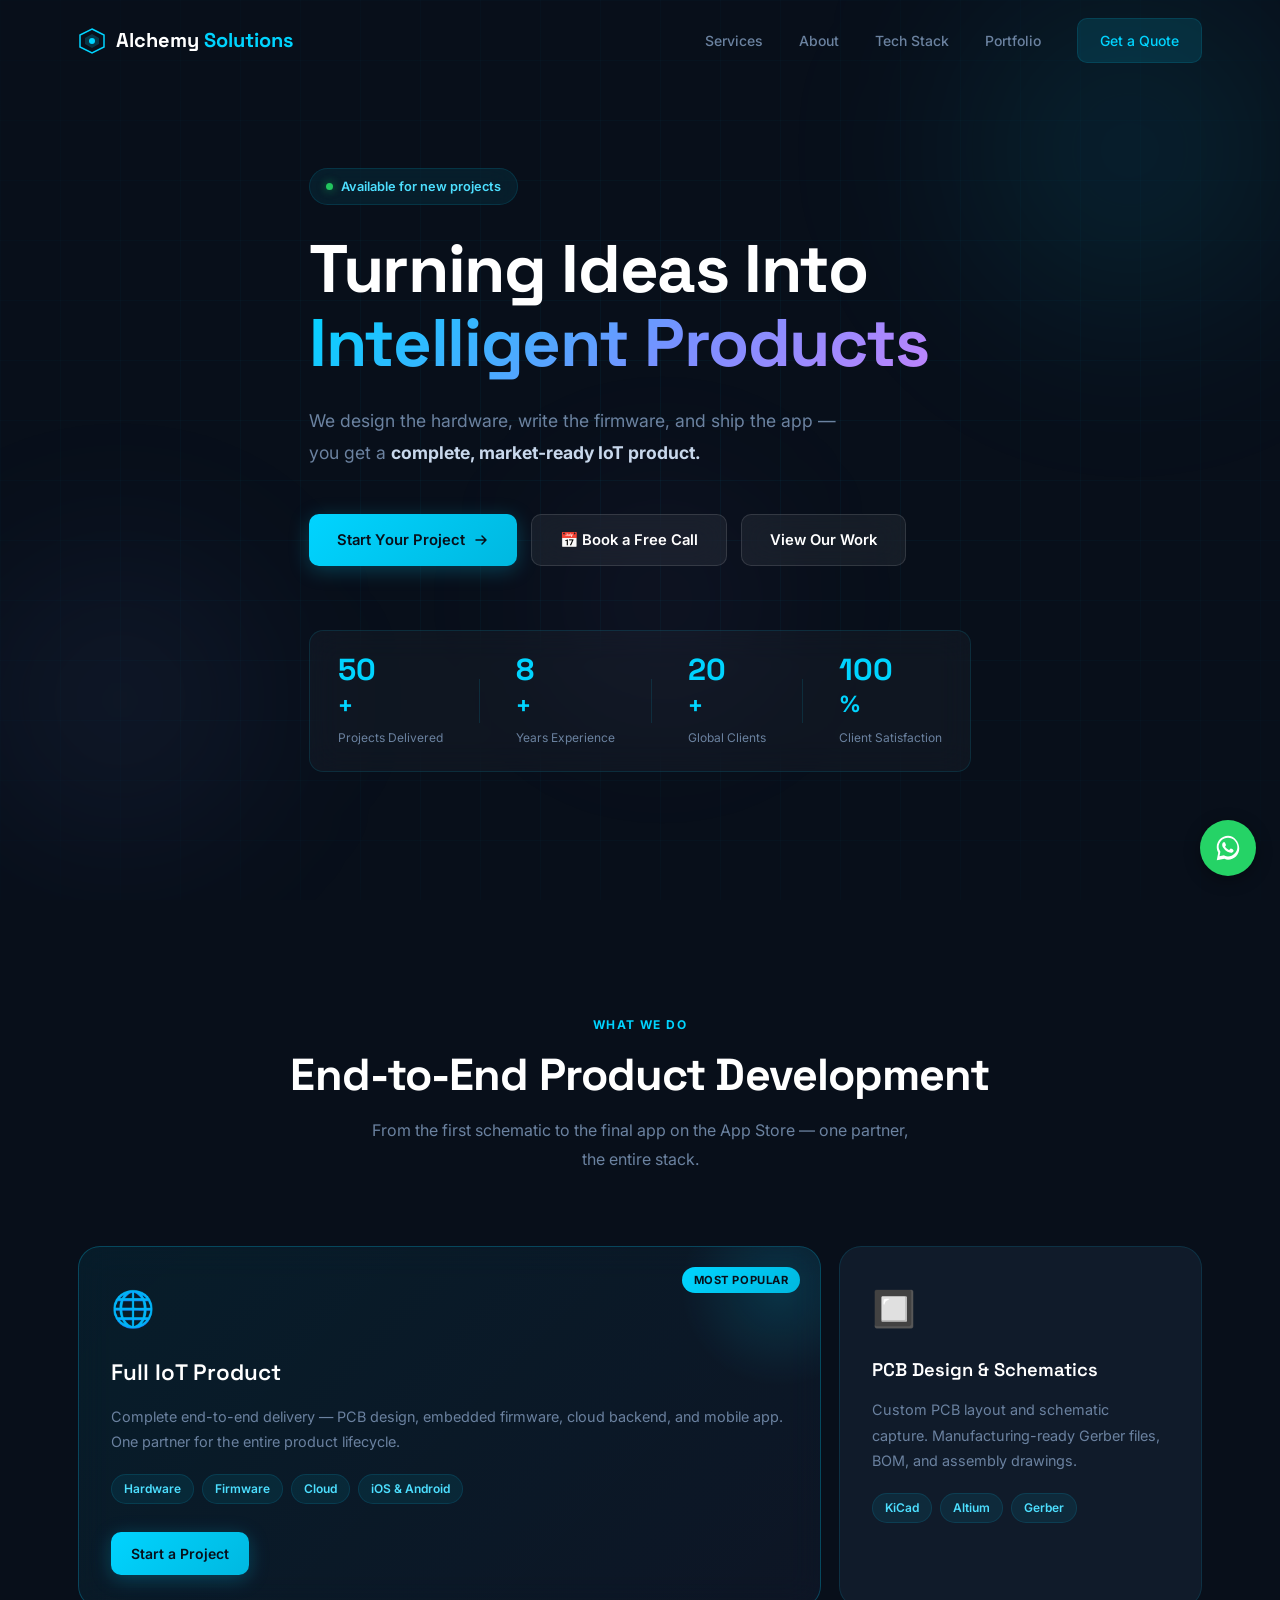
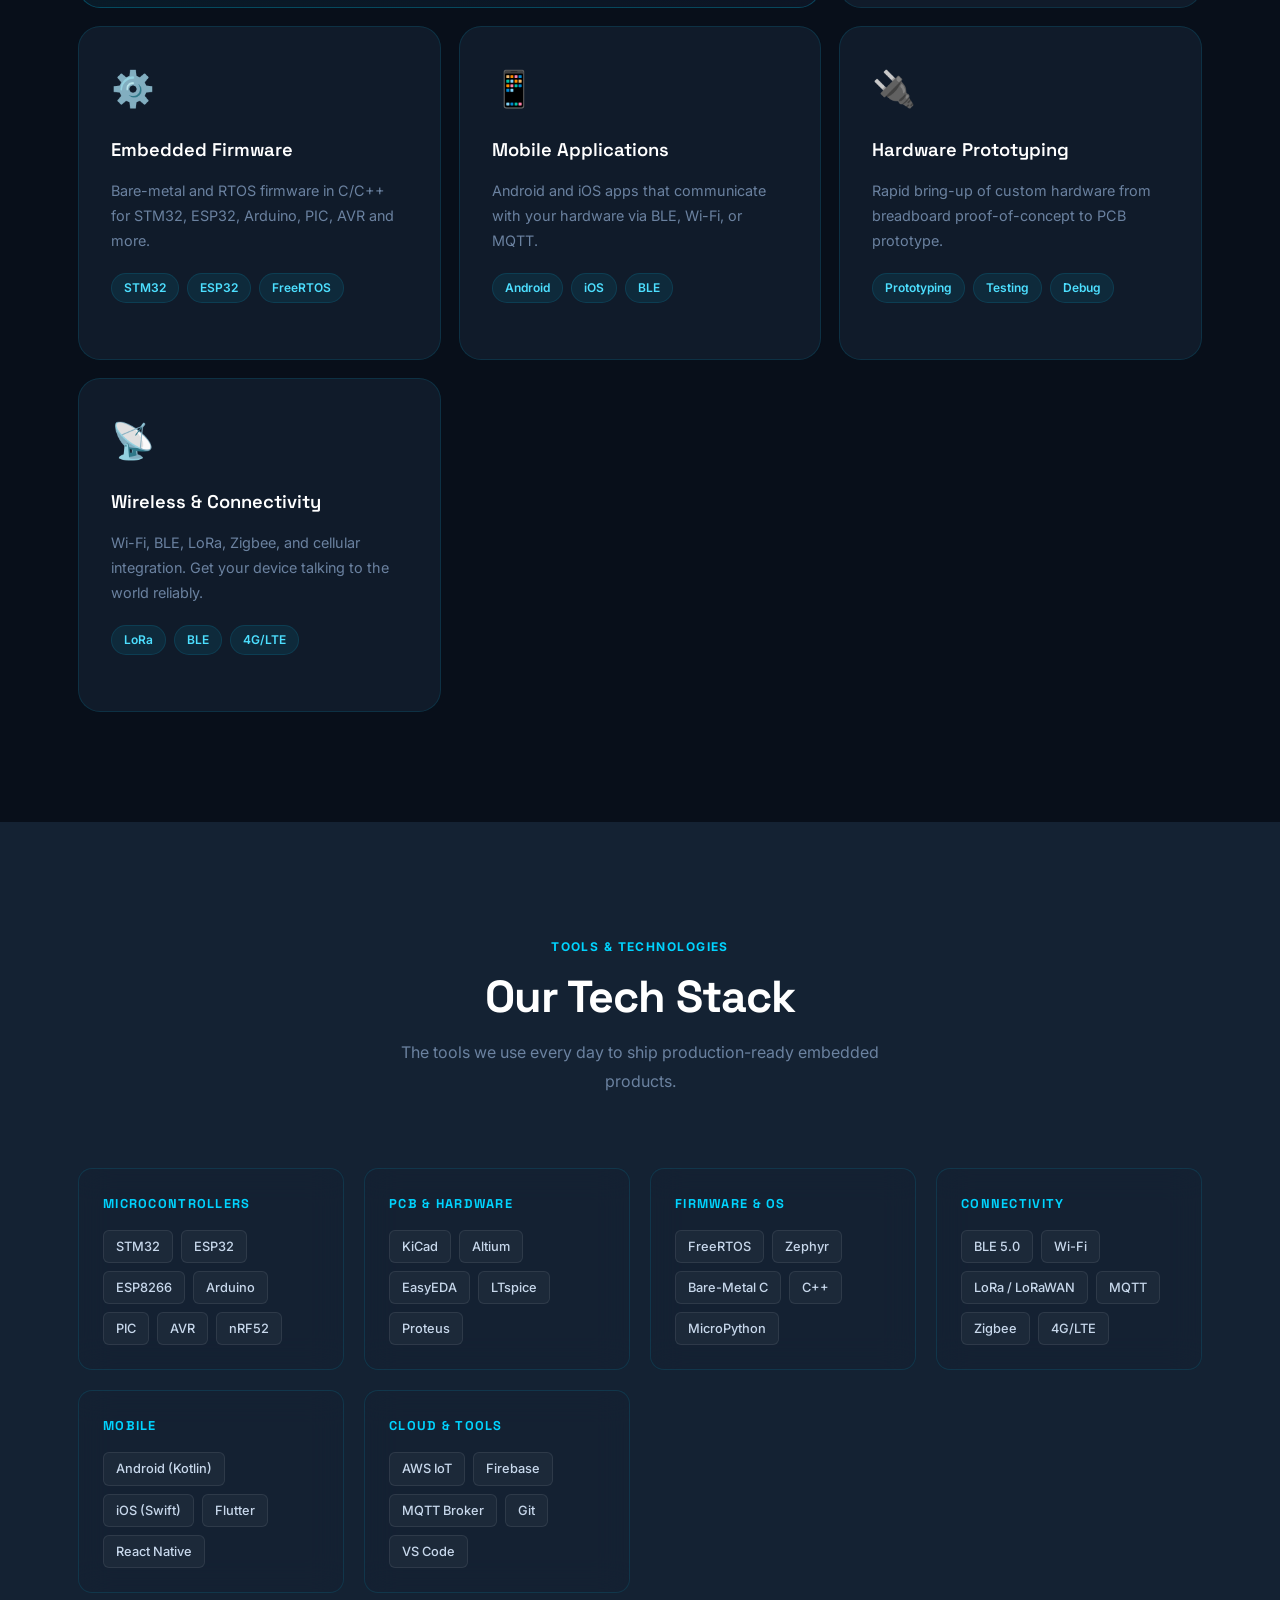
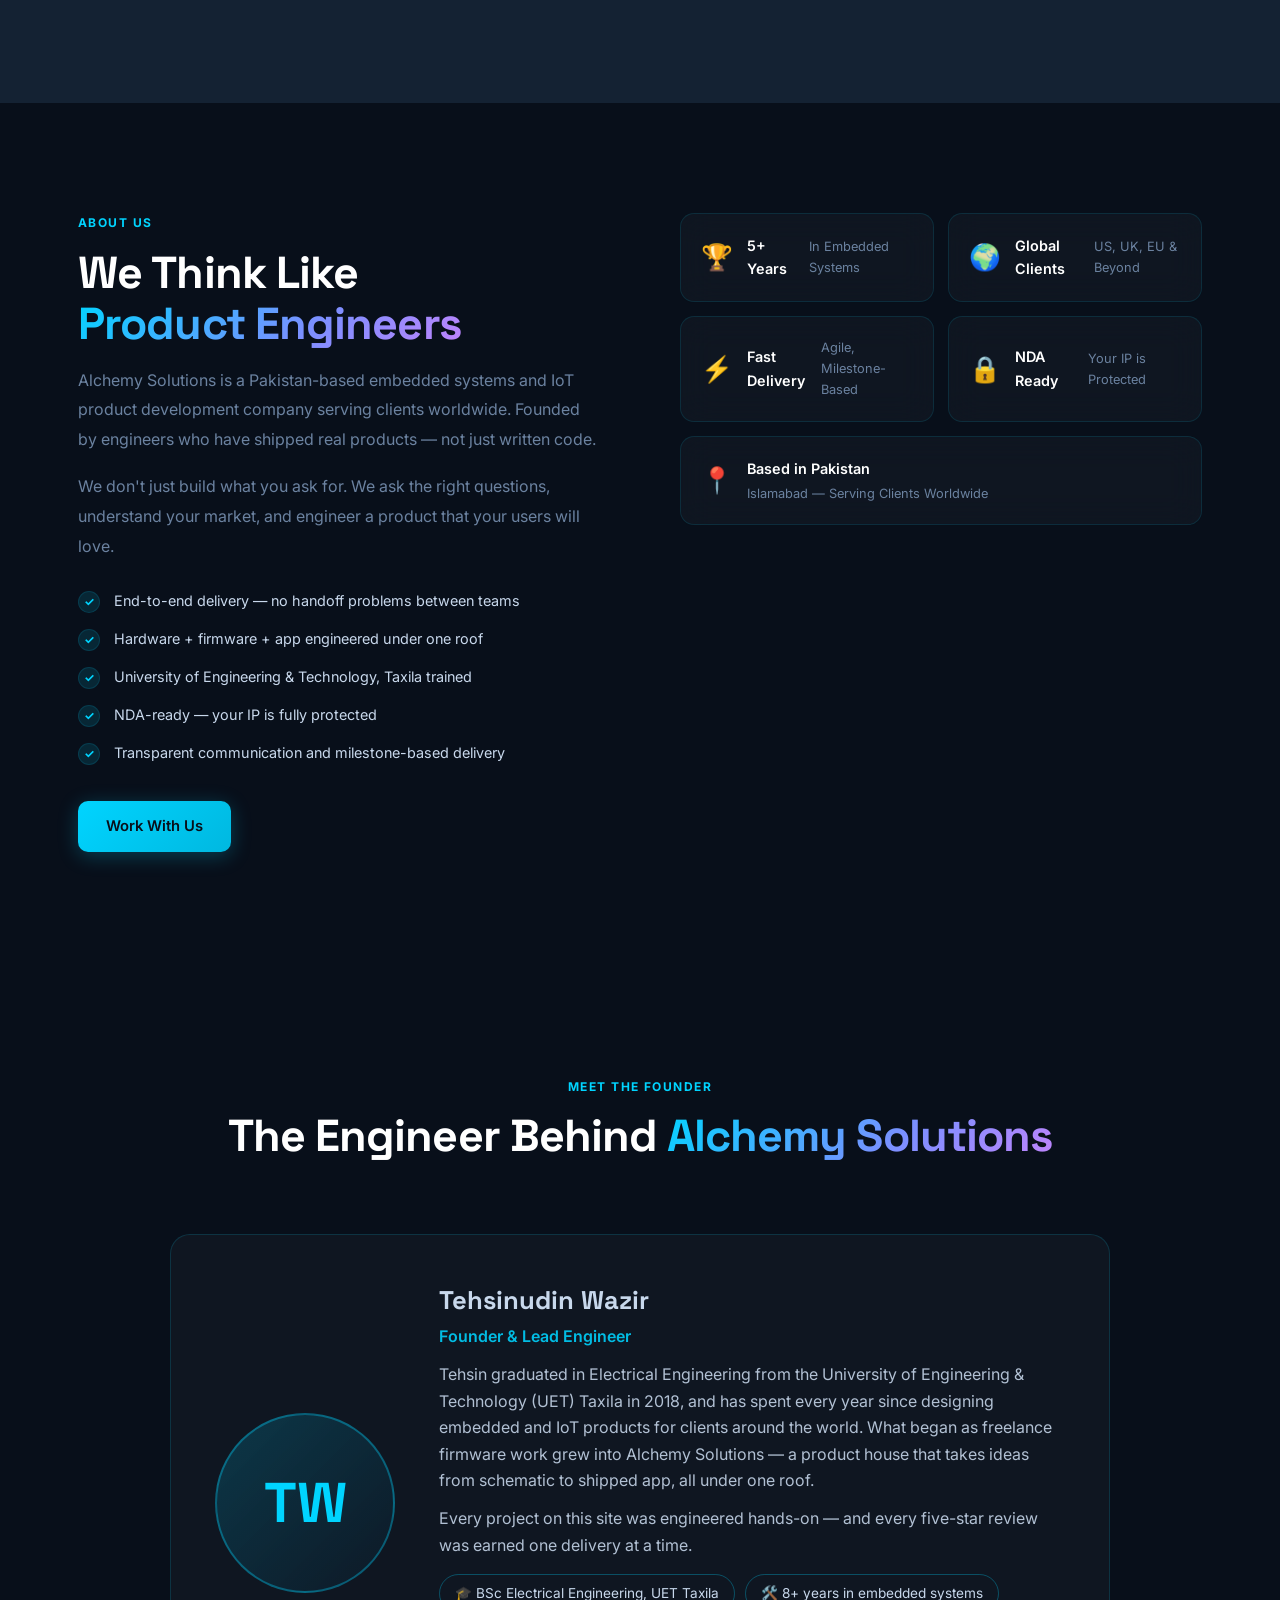
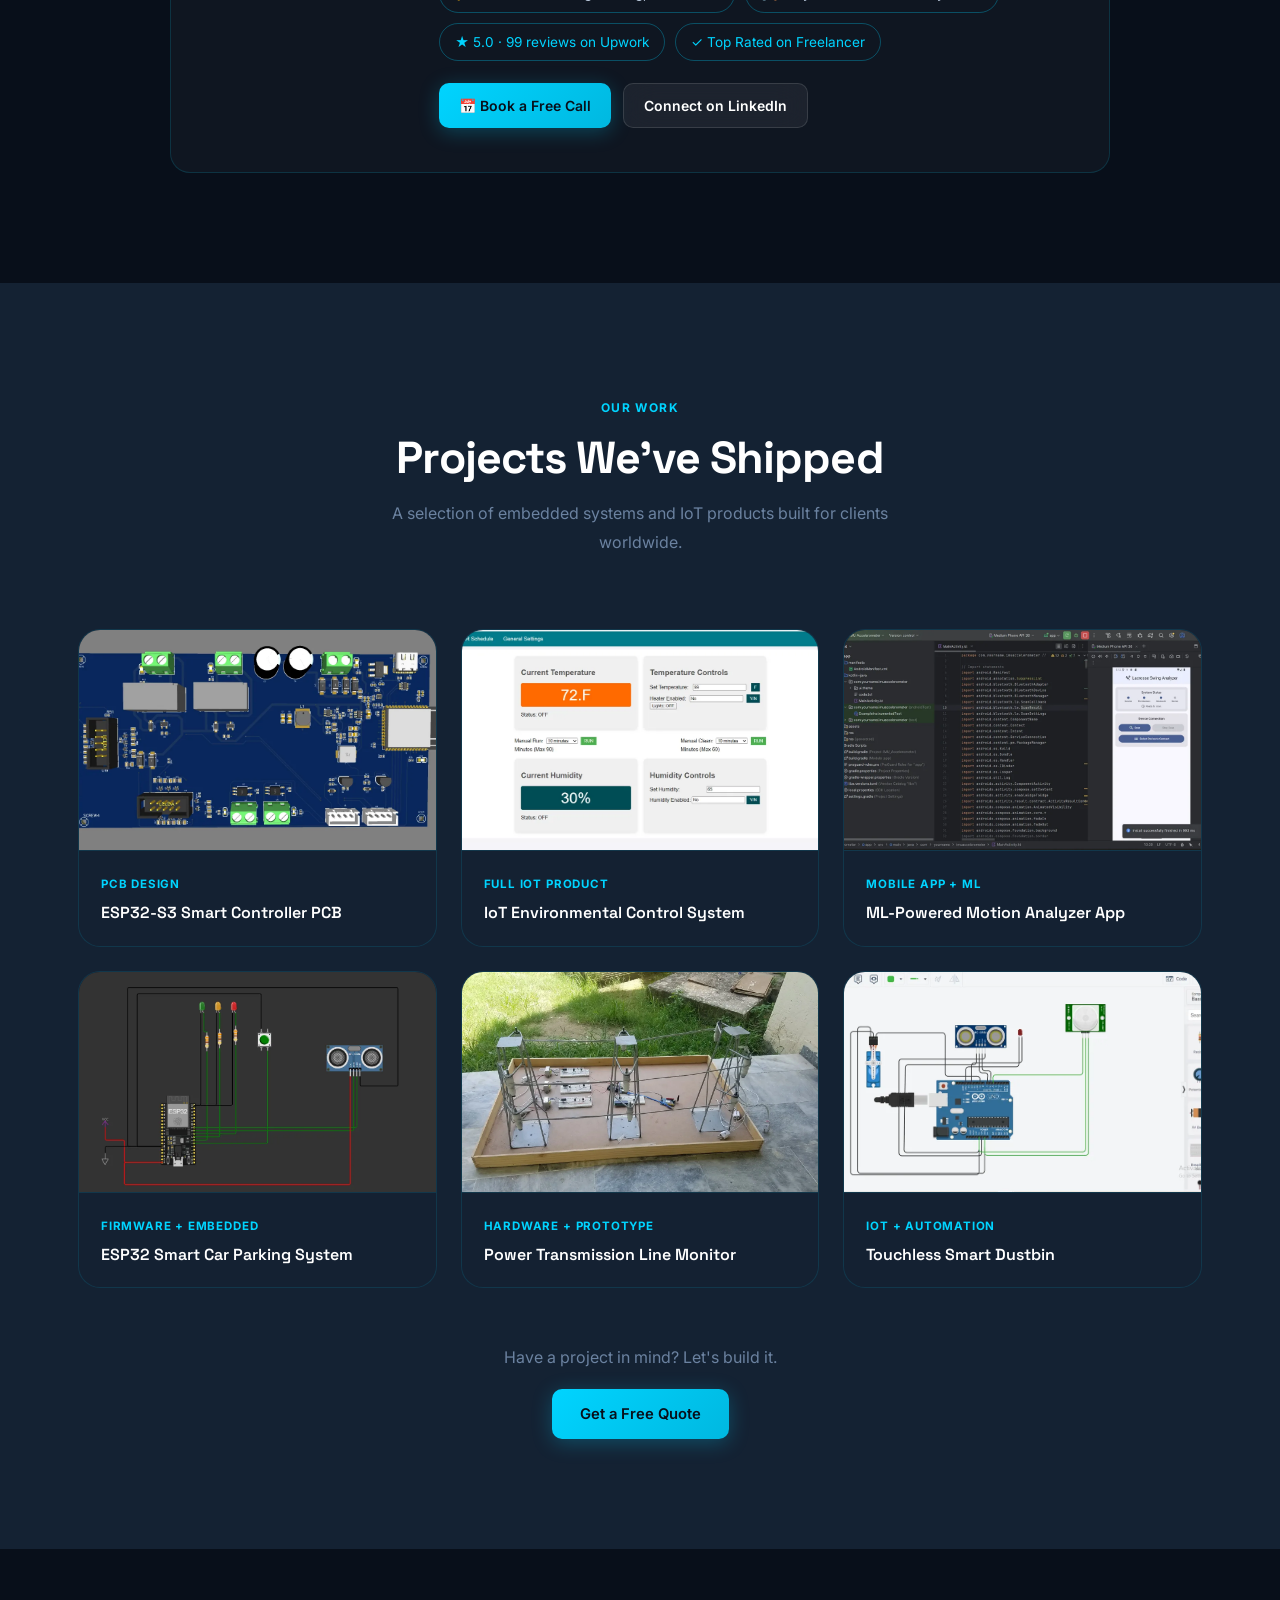
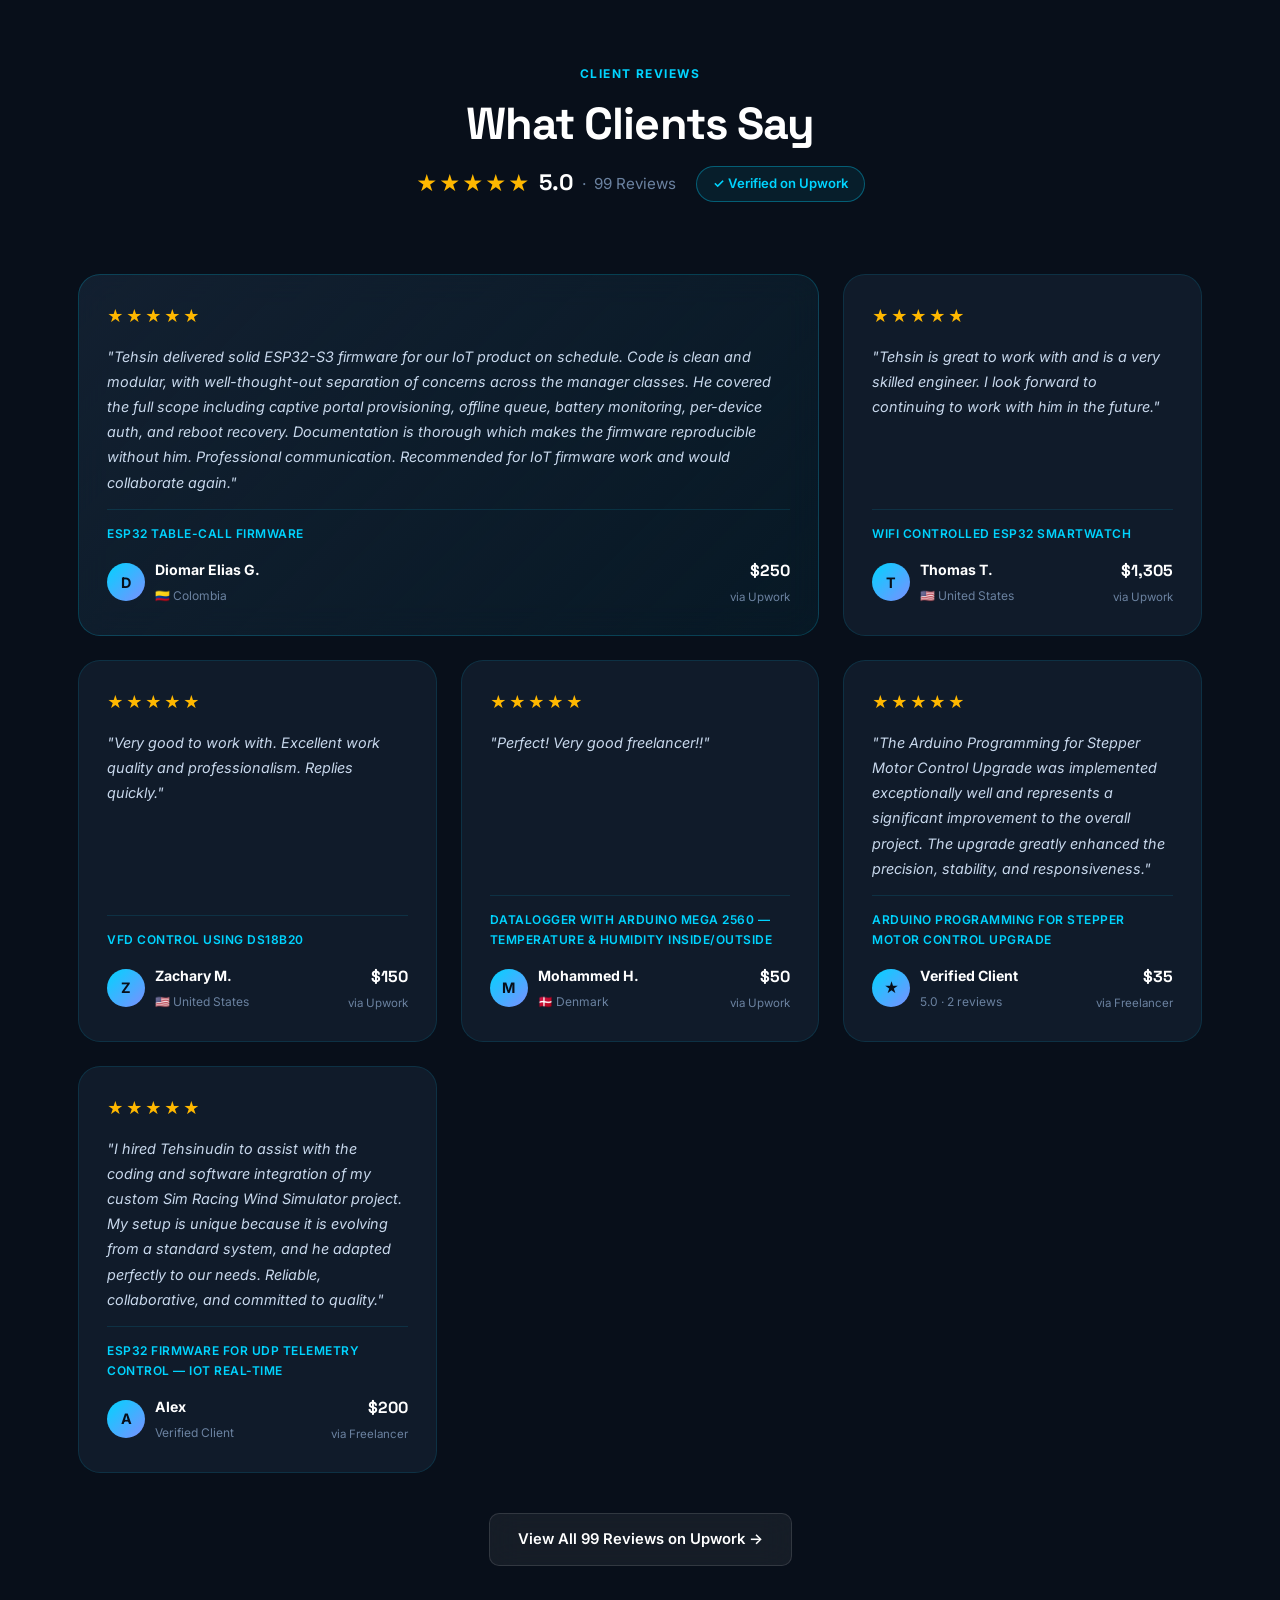
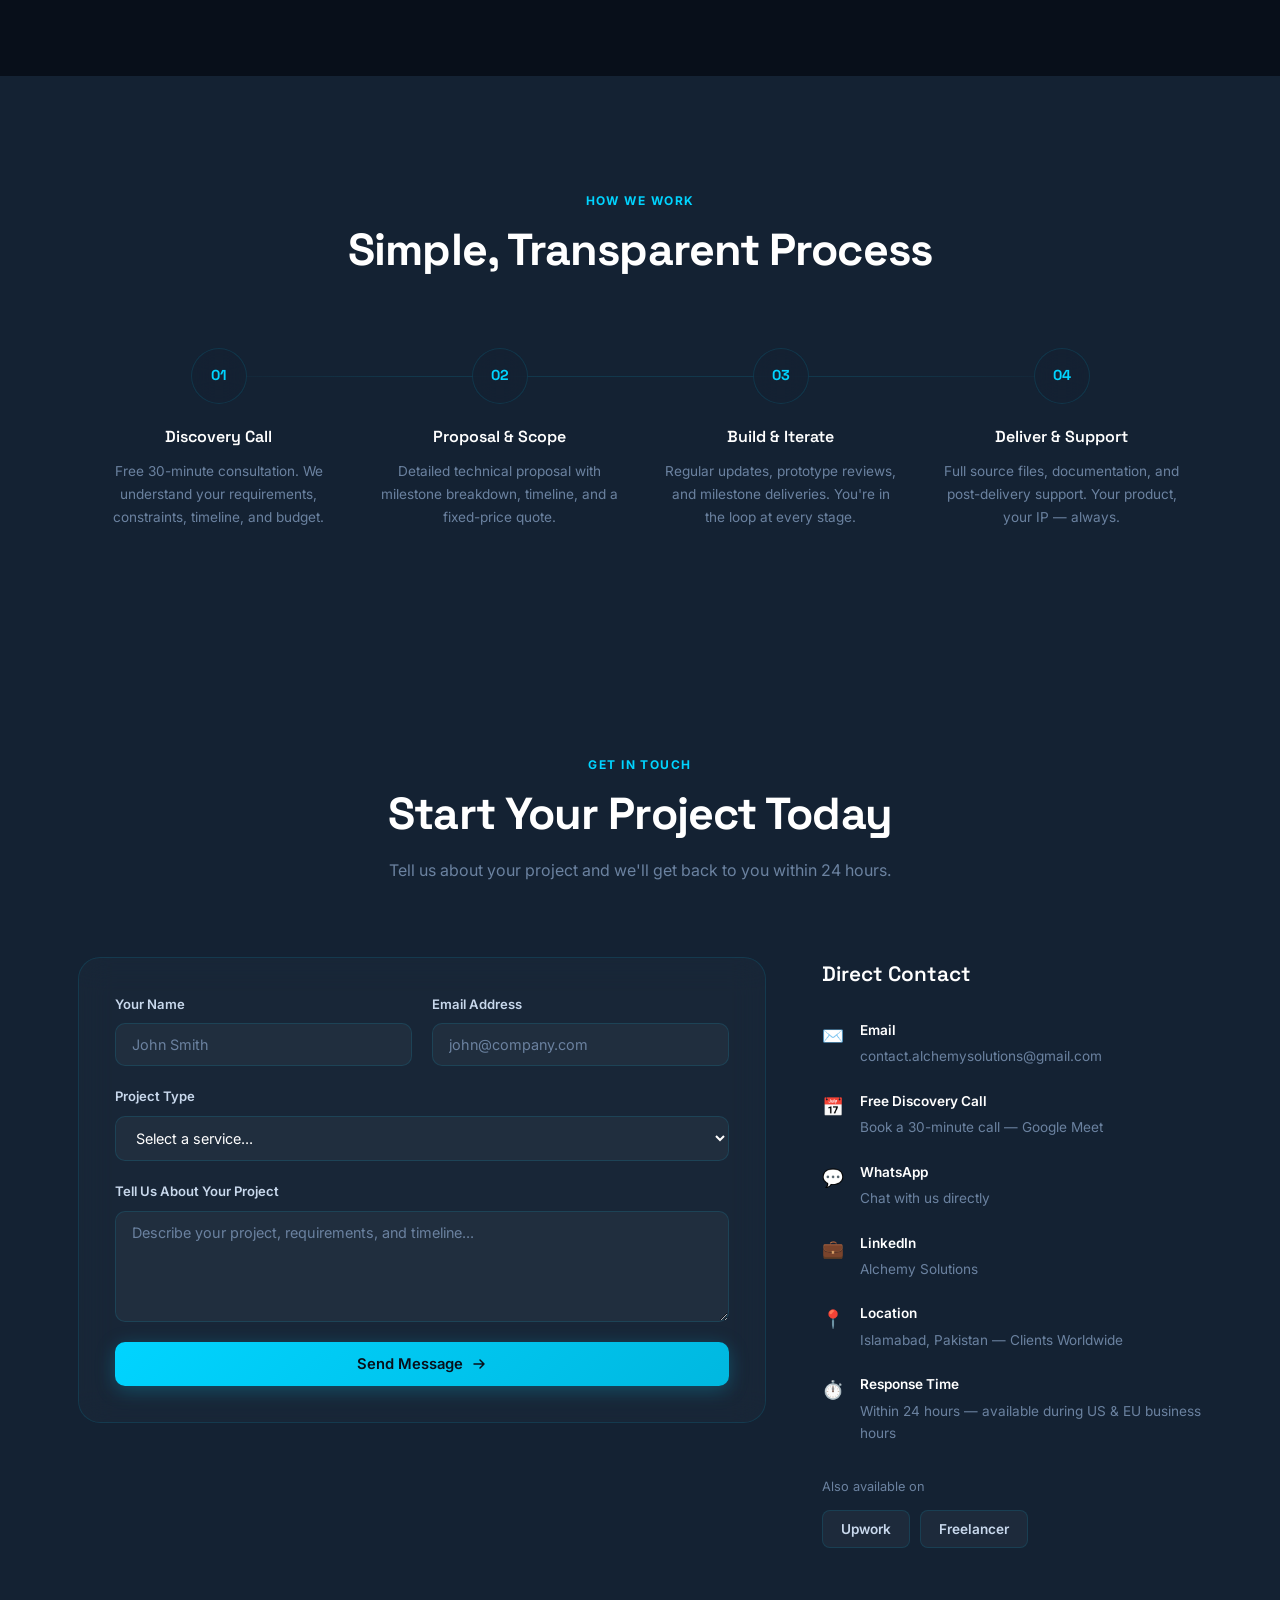
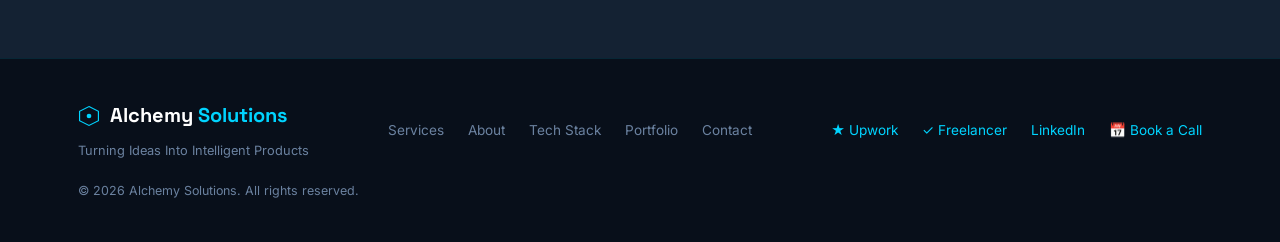
==== index.html @ 2eefe23a "Add founder section + prominent platform links - Meet the Founder: Tehsinudin Wazir, UET Taxila EE (" ====
<!DOCTYPE html>
<html lang="en">
<head>
  <meta charset="UTF-8" />
  <meta name="viewport" content="width=device-width, initial-scale=1.0" />
  <meta name="description" content="Alchemy Solutions — End-to-end embedded systems and IoT product development. PCB design, firmware, and mobile apps shipped worldwide." />
  <title>Alchemy Solutions | Embedded Systems & IoT Engineering</title>
  <link rel="icon" type="image/svg+xml" href="data:image/svg+xml,%3Csvg xmlns='http://www.w3.org/2000/svg' viewBox='0 0 28 28'%3E%3Crect width='28' height='28' rx='6' fill='%230D1B2A'/%3E%3Cpolygon points='14,4 24,9.5 24,18.5 14,24 4,18.5 4,9.5' stroke='%2300D4FF' stroke-width='1.5' fill='none'/%3E%3Ccircle cx='14' cy='14' r='3' fill='%2300D4FF'/%3E%3C/svg%3E" />
  <meta property="og:type" content="website" />
  <meta property="og:title" content="Alchemy Solutions | Embedded Systems & IoT Engineering" />
  <meta property="og:description" content="We design the hardware, write the firmware, and ship the app — end-to-end IoT product development. PCB design, embedded firmware, and mobile apps." />
  <meta property="og:image" content="https://alchemysolutionstech.com/assets/img/pcb-esp32s3.png" />
  <meta property="og:url" content="https://alchemysolutionstech.com/" />
  <link rel="stylesheet" href="assets/css/style.css" />
  <link rel="preconnect" href="https://fonts.googleapis.com" />
  <link rel="preconnect" href="https://fonts.gstatic.com" crossorigin />
  <link href="https://fonts.googleapis.com/css2?family=Inter:wght@300;400;500;600;700&family=Space+Grotesk:wght@500;600;700;800&display=swap" rel="stylesheet" />
  <link rel="canonical" href="https://alchemysolutionstech.com/" />
  <script type="application/ld+json">
  {
    "@context": "https://schema.org",
    "@type": "ProfessionalService",
    "name": "Alchemy Solutions",
    "slogan": "Turning Ideas Into Intelligent Products",
    "description": "End-to-end embedded systems and IoT product development: PCB design, embedded firmware, and mobile applications.",
    "url": "https://alchemysolutionstech.com/",
    "logo": "https://alchemysolutionstech.com/assets/img/pcb-esp32s3.png",
    "email": "contact.alchemysolutions@gmail.com",
    "address": {
      "@type": "PostalAddress",
      "addressLocality": "Islamabad",
      "addressCountry": "PK"
    },
    "areaServed": "Worldwide",
    "founder": {
      "@type": "Person",
      "name": "Tehsinudin Wazir",
      "jobTitle": "Founder & Lead Engineer",
      "alumniOf": "University of Engineering and Technology, Taxila",
      "sameAs": ["https://linkedin.com/in/tehsinudinwazir", "https://www.upwork.com/freelancers/tehsinudin"]
    },
    "sameAs": [
      "https://linkedin.com/company/alchemysolutionstech",
      "https://www.upwork.com/freelancers/tehsinudin",
      "https://www.freelancer.pk/u/TopRated209"
    ],
    "knowsAbout": ["Embedded Systems", "IoT Product Development", "PCB Design", "Firmware Development", "Mobile App Development", "ESP32", "STM32", "Bluetooth Low Energy"]
  }
  </script>
</head>
<body>

  <!-- NAVIGATION -->
  <nav class="navbar" id="navbar">
    <div class="container nav-inner">
      <a href="#" class="logo">
        <div class="logo-mark">
          <svg width="28" height="28" viewBox="0 0 28 28" fill="none">
            <polygon points="14,2 26,8 26,20 14,26 2,20 2,8" stroke="#00D4FF" stroke-width="1.5" fill="none"/>
            <polygon points="14,7 21,11 21,17 14,21 7,17 7,11" fill="#00D4FF" opacity="0.2"/>
            <circle cx="14" cy="14" r="3" fill="#00D4FF"/>
          </svg>
        </div>
        <span class="logo-text">Alchemy<span class="accent"> Solutions</span></span>
      </a>
      <ul class="nav-links" id="navLinks">
        <li><a href="#services">Services</a></li>
        <li><a href="#about">About</a></li>
        <li><a href="#stack">Tech Stack</a></li>
        <li><a href="#portfolio">Portfolio</a></li>
        <li><a href="#contact" class="btn btn-nav">Get a Quote</a></li>
      </ul>
      <button class="hamburger" id="hamburger" aria-label="Menu">
        <span></span><span></span><span></span>
      </button>
    </div>
  </nav>

  <!-- HERO -->
  <section class="hero" id="home">
    <div class="hero-blobs">
      <div class="blob blob-1"></div>
      <div class="blob blob-2"></div>
      <div class="blob blob-3"></div>
    </div>
    <div class="hero-grid-overlay"></div>
    <div class="container hero-inner">
      <div class="hero-badge">
        <span class="badge-dot"></span>
        Available for new projects
      </div>
      <h1 class="hero-title">
        Turning Ideas Into<br />
        <span class="gradient-text">Intelligent Products</span>
      </h1>
      <p class="hero-sub">
        We design the hardware, write the firmware, and ship the app —<br class="desktop-br" />
        you get a <strong>complete, market-ready IoT product.</strong>
      </p>
      <div class="hero-cta">
        <a href="#contact" class="btn btn-primary">
          <span>Start Your Project</span>
          <svg width="16" height="16" viewBox="0 0 16 16" fill="none"><path d="M3 8h10M9 4l4 4-4 4" stroke="currentColor" stroke-width="1.5" stroke-linecap="round" stroke-linejoin="round"/></svg>
        </a>
        <a href="https://calendar.app.google/hEg9Vk82VSViWGEs9" target="_blank" rel="noopener" class="btn btn-ghost">📅 Book a Free Call</a>
        <a href="#portfolio" class="btn btn-ghost">View Our Work</a>
      </div>
      <div class="hero-stats">
        <div class="stat">
          <span class="stat-num" data-target="50">0</span><span class="stat-plus">+</span>
          <span class="stat-label">Projects Delivered</span>
        </div>
        <div class="stat-divider"></div>
        <div class="stat">
          <span class="stat-num" data-target="8">0</span><span class="stat-plus">+</span>
          <span class="stat-label">Years Experience</span>
        </div>
        <div class="stat-divider"></div>
        <div class="stat">
          <span class="stat-num" data-target="20">0</span><span class="stat-plus">+</span>
          <span class="stat-label">Global Clients</span>
        </div>
        <div class="stat-divider"></div>
        <div class="stat">
          <span class="stat-num" data-target="100">0</span><span class="stat-plus">%</span>
          <span class="stat-label">Client Satisfaction</span>
        </div>
      </div>
    </div>
  </section>

  <!-- SERVICES — BENTO GRID -->
  <section class="section" id="services">
    <div class="container">
      <div class="section-header">
        <span class="section-tag">What We Do</span>
        <h2 class="section-title">End-to-End Product Development</h2>
        <p class="section-sub">From the first schematic to the final app on the App Store — one partner, the entire stack.</p>
      </div>
      <div class="bento-grid">

        <!-- FEATURED: Full IoT Product -->
        <div class="bento-card bento-featured reveal">
          <div class="bento-glow"></div>
          <div class="bento-badge">Most Popular</div>
          <div class="bento-icon">🌐</div>
          <h3>Full IoT Product</h3>
          <p>Complete end-to-end delivery — PCB design, embedded firmware, cloud backend, and mobile app. One partner for the entire product lifecycle.</p>
          <div class="bento-tags">
            <span>Hardware</span><span>Firmware</span><span>Cloud</span><span>iOS & Android</span>
          </div>
          <div class="bento-cta">
            <a href="#contact" class="btn btn-primary btn-sm">Start a Project</a>
          </div>
        </div>

        <!-- PCB Design -->
        <div class="bento-card reveal">
          <div class="bento-icon">🔲</div>
          <h3>PCB Design & Schematics</h3>
          <p>Custom PCB layout and schematic capture. Manufacturing-ready Gerber files, BOM, and assembly drawings.</p>
          <div class="bento-tags">
            <span>KiCad</span><span>Altium</span><span>Gerber</span>
          </div>
        </div>

        <!-- Firmware -->
        <div class="bento-card reveal">
          <div class="bento-icon">⚙️</div>
          <h3>Embedded Firmware</h3>
          <p>Bare-metal and RTOS firmware in C/C++ for STM32, ESP32, Arduino, PIC, AVR and more.</p>
          <div class="bento-tags">
            <span>STM32</span><span>ESP32</span><span>FreeRTOS</span>
          </div>
        </div>

        <!-- Mobile Apps -->
        <div class="bento-card reveal">
          <div class="bento-icon">📱</div>
          <h3>Mobile Applications</h3>
          <p>Android and iOS apps that communicate with your hardware via BLE, Wi-Fi, or MQTT.</p>
          <div class="bento-tags">
            <span>Android</span><span>iOS</span><span>BLE</span>
          </div>
        </div>

        <!-- Prototyping -->
        <div class="bento-card reveal">
          <div class="bento-icon">🔌</div>
          <h3>Hardware Prototyping</h3>
          <p>Rapid bring-up of custom hardware from breadboard proof-of-concept to PCB prototype.</p>
          <div class="bento-tags">
            <span>Prototyping</span><span>Testing</span><span>Debug</span>
          </div>
        </div>

        <!-- Wireless -->
        <div class="bento-card reveal">
          <div class="bento-icon">📡</div>
          <h3>Wireless & Connectivity</h3>
          <p>Wi-Fi, BLE, LoRa, Zigbee, and cellular integration. Get your device talking to the world reliably.</p>
          <div class="bento-tags">
            <span>LoRa</span><span>BLE</span><span>4G/LTE</span>
          </div>
        </div>

      </div>
    </div>
  </section>

  <!-- TECH STACK -->
  <section class="section section-dark" id="stack">
    <div class="container">
      <div class="section-header">
        <span class="section-tag">Tools & Technologies</span>
        <h2 class="section-title">Our Tech Stack</h2>
        <p class="section-sub">The tools we use every day to ship production-ready embedded products.</p>
      </div>
      <div class="stack-categories">

        <div class="stack-group reveal">
          <h4 class="stack-group-title">Microcontrollers</h4>
          <div class="stack-items">
            <div class="stack-item">STM32</div>
            <div class="stack-item">ESP32</div>
            <div class="stack-item">ESP8266</div>
            <div class="stack-item">Arduino</div>
            <div class="stack-item">PIC</div>
            <div class="stack-item">AVR</div>
            <div class="stack-item">nRF52</div>
          </div>
        </div>

        <div class="stack-group reveal">
          <h4 class="stack-group-title">PCB & Hardware</h4>
          <div class="stack-items">
            <div class="stack-item">KiCad</div>
            <div class="stack-item">Altium</div>
            <div class="stack-item">EasyEDA</div>
            <div class="stack-item">LTspice</div>
            <div class="stack-item">Proteus</div>
          </div>
        </div>

        <div class="stack-group reveal">
          <h4 class="stack-group-title">Firmware & OS</h4>
          <div class="stack-items">
            <div class="stack-item">FreeRTOS</div>
            <div class="stack-item">Zephyr</div>
            <div class="stack-item">Bare-Metal C</div>
            <div class="stack-item">C++</div>
            <div class="stack-item">MicroPython</div>
          </div>
        </div>

        <div class="stack-group reveal">
          <h4 class="stack-group-title">Connectivity</h4>
          <div class="stack-items">
            <div class="stack-item">BLE 5.0</div>
            <div class="stack-item">Wi-Fi</div>
            <div class="stack-item">LoRa / LoRaWAN</div>
            <div class="stack-item">MQTT</div>
            <div class="stack-item">Zigbee</div>
            <div class="stack-item">4G/LTE</div>
          </div>
        </div>

        <div class="stack-group reveal">
          <h4 class="stack-group-title">Mobile</h4>
          <div class="stack-items">
            <div class="stack-item">Android (Kotlin)</div>
            <div class="stack-item">iOS (Swift)</div>
            <div class="stack-item">Flutter</div>
            <div class="stack-item">React Native</div>
          </div>
        </div>

        <div class="stack-group reveal">
          <h4 class="stack-group-title">Cloud & Tools</h4>
          <div class="stack-items">
            <div class="stack-item">AWS IoT</div>
            <div class="stack-item">Firebase</div>
            <div class="stack-item">MQTT Broker</div>
            <div class="stack-item">Git</div>
            <div class="stack-item">VS Code</div>
          </div>
        </div>

      </div>
    </div>
  </section>

  <!-- ABOUT -->
  <section class="section" id="about">
    <div class="container about-inner">
      <div class="about-text reveal">
        <span class="section-tag">About Us</span>
        <h2 class="section-title">We Think Like<br/><span class="gradient-text">Product Engineers</span></h2>
        <p>Alchemy Solutions is a Pakistan-based embedded systems and IoT product development company serving clients worldwide. Founded by engineers who have shipped real products — not just written code.</p>
        <p>We don't just build what you ask for. We ask the right questions, understand your market, and engineer a product that your users will love.</p>
        <div class="about-points">
          <div class="about-point">
            <div class="point-check">✓</div>
            <span>End-to-end delivery — no handoff problems between teams</span>
          </div>
          <div class="about-point">
            <div class="point-check">✓</div>
            <span>Hardware + firmware + app engineered under one roof</span>
          </div>
          <div class="about-point">
            <div class="point-check">✓</div>
            <span>University of Engineering & Technology, Taxila trained</span>
          </div>
          <div class="about-point">
            <div class="point-check">✓</div>
            <span>NDA-ready — your IP is fully protected</span>
          </div>
          <div class="about-point">
            <div class="point-check">✓</div>
            <span>Transparent communication and milestone-based delivery</span>
          </div>
        </div>
        <a href="#contact" class="btn btn-primary">Work With Us</a>
      </div>
      <div class="about-cards reveal">
        <div class="glass-card">
          <div class="glass-icon">🏆</div>
          <strong>5+ Years</strong>
          <span>In Embedded Systems</span>
        </div>
        <div class="glass-card">
          <div class="glass-icon">🌍</div>
          <strong>Global Clients</strong>
          <span>US, UK, EU & Beyond</span>
        </div>
        <div class="glass-card">
          <div class="glass-icon">⚡</div>
          <strong>Fast Delivery</strong>
          <span>Agile, Milestone-Based</span>
        </div>
        <div class="glass-card">
          <div class="glass-icon">🔒</div>
          <strong>NDA Ready</strong>
          <span>Your IP is Protected</span>
        </div>
        <div class="glass-card card-wide">
          <div class="glass-icon">📍</div>
          <div>
            <strong>Based in Pakistan</strong>
            <span>Islamabad — Serving Clients Worldwide</span>
          </div>
        </div>
      </div>
    </div>
  </section>

  <!-- FOUNDER -->
  <section class="section" id="founder">
    <div class="container">
      <div class="section-header">
        <span class="section-tag">Meet the Founder</span>
        <h2 class="section-title">The Engineer Behind <span class="gradient-text">Alchemy Solutions</span></h2>
      </div>
      <div class="founder-card reveal">
        <div class="founder-avatar" aria-hidden="true">TW</div>
        <div class="founder-info">
          <h3>Tehsinudin Wazir</h3>
          <p class="founder-role">Founder &amp; Lead Engineer</p>
          <p>Tehsin graduated in Electrical Engineering from the University of Engineering &amp; Technology (UET) Taxila in 2018, and has spent every year since designing embedded and IoT products for clients around the world. What began as freelance firmware work grew into Alchemy Solutions — a product house that takes ideas from schematic to shipped app, all under one roof.</p>
          <p>Every project on this site was engineered hands-on — and every five-star review was earned one delivery at a time.</p>
          <div class="founder-badges">
            <span class="founder-badge">🎓 BSc Electrical Engineering, UET Taxila</span>
            <span class="founder-badge">🛠️ 8+ years in embedded systems</span>
            <a href="https://www.upwork.com/freelancers/tehsinudin" target="_blank" rel="noopener" class="founder-badge badge-link">★ 5.0 · 99 reviews on Upwork</a>
            <a href="https://www.freelancer.pk/u/TopRated209" target="_blank" rel="noopener" class="founder-badge badge-link">✓ Top Rated on Freelancer</a>
          </div>
          <div class="founder-ctas">
            <a href="https://calendar.app.google/hEg9Vk82VSViWGEs9" target="_blank" rel="noopener" class="btn btn-primary btn-sm">📅 Book a Free Call</a>
            <a href="https://linkedin.com/in/tehsinudinwazir" target="_blank" rel="noopener" class="btn btn-ghost btn-sm">Connect on LinkedIn</a>
          </div>
        </div>
      </div>
    </div>
  </section>

  <!-- PORTFOLIO -->
  <section class="section section-dark" id="portfolio">
    <div class="container">
      <div class="section-header">
        <span class="section-tag">Our Work</span>
        <h2 class="section-title">Projects We've Shipped</h2>
        <p class="section-sub">A selection of embedded systems and IoT products built for clients worldwide.</p>
      </div>
      <div class="portfolio-grid">

        <a href="projects/esp32-pcb.html" class="portfolio-card reveal">
          <div class="portfolio-img">
            <img src="assets/img/pcb-esp32s3.webp" width="1094" height="606" alt="ESP32-S3 Custom PCB Design" loading="lazy" />
            <div class="portfolio-overlay">
              <span>View Project →</span>
            </div>
          </div>
          <div class="portfolio-label">
            <span class="portfolio-tag">PCB Design</span>
            <h3>ESP32-S3 Smart Controller PCB</h3>
          </div>
        </a>

        <a href="projects/environmental-control.html" class="portfolio-card reveal">
          <div class="portfolio-img">
            <img src="assets/img/web-control.webp" width="1200" height="547" alt="IoT Environmental Control Dashboard" loading="lazy" />
            <div class="portfolio-overlay">
              <span>View Project →</span>
            </div>
          </div>
          <div class="portfolio-label">
            <span class="portfolio-tag">Full IoT Product</span>
            <h3>IoT Environmental Control System</h3>
          </div>
        </a>

        <a href="projects/ml-motion-analyzer.html" class="portfolio-card reveal">
          <div class="portfolio-img">
            <img src="assets/img/ml-imu-app.webp" width="1200" height="648" alt="ML IMU Android App" loading="lazy" />
            <div class="portfolio-overlay">
              <span>View Project →</span>
            </div>
          </div>
          <div class="portfolio-label">
            <span class="portfolio-tag">Mobile App + ML</span>
            <h3>ML-Powered Motion Analyzer App</h3>
          </div>
        </a>

        <a href="projects/car-parking.html" class="portfolio-card reveal">
          <div class="portfolio-img">
            <img src="assets/img/car-parking.webp" width="997" height="654" alt="ESP32 Smart Car Parking" loading="lazy" />
            <div class="portfolio-overlay">
              <span>View Project →</span>
            </div>
          </div>
          <div class="portfolio-label">
            <span class="portfolio-tag">Firmware + Embedded</span>
            <h3>ESP32 Smart Car Parking System</h3>
          </div>
        </a>

        <a href="projects/transmission-line.html" class="portfolio-card reveal">
          <div class="portfolio-img">
            <img src="assets/img/transmission-line.webp" width="1200" height="900" alt="Transmission Line Monitor" loading="lazy" />
            <div class="portfolio-overlay">
              <span>View Project →</span>
            </div>
          </div>
          <div class="portfolio-label">
            <span class="portfolio-tag">Hardware + Prototype</span>
            <h3>Power Transmission Line Monitor</h3>
          </div>
        </a>

        <a href="projects/smart-dustbin.html" class="portfolio-card reveal">
          <div class="portfolio-img">
            <img src="assets/img/smart-dustbin.webp" width="1200" height="524" alt="Smart Dustbin" loading="lazy" />
            <div class="portfolio-overlay">
              <span>View Project →</span>
            </div>
          </div>
          <div class="portfolio-label">
            <span class="portfolio-tag">IoT + Automation</span>
            <h3>Touchless Smart Dustbin</h3>
          </div>
        </a>

      </div>
      <div class="portfolio-cta reveal">
        <p>Have a project in mind? Let's build it.</p>
        <a href="#contact" class="btn btn-primary">Get a Free Quote</a>
      </div>
    </div>
  </section>

  <!-- TESTIMONIALS -->
  <section class="section" id="testimonials">
    <div class="container">
      <div class="section-header">
        <span class="section-tag">Client Reviews</span>
        <h2 class="section-title">What Clients Say</h2>
        <div class="reviews-trust">
          <div class="reviews-score">
            <span class="stars-display">★★★★★</span>
            <span class="score-big">5.0</span>
            <span class="score-sep">·</span>
            <span class="score-count">99 Reviews</span>
          </div>
          <a href="https://www.upwork.com/freelancers/tehsinudin" target="_blank" rel="noopener" class="verified-badge">✓ Verified on Upwork</a>
        </div>
      </div>
      <div class="testimonials-grid">

        <div class="testimonial-card tc-featured reveal">
          <div class="tc-stars">★★★★★</div>
          <p class="tc-quote">"Tehsin delivered solid ESP32-S3 firmware for our IoT product on schedule. Code is clean and modular, with well-thought-out separation of concerns across the manager classes. He covered the full scope including captive portal provisioning, offline queue, battery monitoring, per-device auth, and reboot recovery. Documentation is thorough which makes the firmware reproducible without him. Professional communication. Recommended for IoT firmware work and would collaborate again."</p>
          <div class="tc-project">ESP32 Table-Call Firmware</div>
          <div class="tc-footer">
            <div class="tc-reviewer">
              <div class="tc-avatar">D</div>
              <div><strong>Diomar Elias G.</strong><span class="tc-country">🇨🇴 Colombia</span></div>
            </div>
            <div class="tc-meta"><span class="tc-value">$250</span><span class="tc-source">via Upwork</span></div>
          </div>
        </div>

        <div class="testimonial-card reveal">
          <div class="tc-stars">★★★★★</div>
          <p class="tc-quote">"Tehsin is great to work with and is a very skilled engineer. I look forward to continuing to work with him in the future."</p>
          <div class="tc-project">WiFi Controlled ESP32 Smartwatch</div>
          <div class="tc-footer">
            <div class="tc-reviewer">
              <div class="tc-avatar">T</div>
              <div><strong>Thomas T.</strong><span class="tc-country">🇺🇸 United States</span></div>
            </div>
            <div class="tc-meta"><span class="tc-value">$1,305</span><span class="tc-source">via Upwork</span></div>
          </div>
        </div>

        <div class="testimonial-card reveal">
          <div class="tc-stars">★★★★★</div>
          <p class="tc-quote">"Very good to work with. Excellent work quality and professionalism. Replies quickly."</p>
          <div class="tc-project">VFD Control using DS18B20</div>
          <div class="tc-footer">
            <div class="tc-reviewer">
              <div class="tc-avatar">Z</div>
              <div><strong>Zachary M.</strong><span class="tc-country">🇺🇸 United States</span></div>
            </div>
            <div class="tc-meta"><span class="tc-value">$150</span><span class="tc-source">via Upwork</span></div>
          </div>
        </div>

        <div class="testimonial-card reveal">
          <div class="tc-stars">★★★★★</div>
          <p class="tc-quote">"Perfect! Very good freelancer!!"</p>
          <div class="tc-project">Datalogger with Arduino Mega 2560 — Temperature &amp; Humidity Inside/Outside</div>
          <div class="tc-footer">
            <div class="tc-reviewer">
              <div class="tc-avatar">M</div>
              <div><strong>Mohammed H.</strong><span class="tc-country">🇩🇰 Denmark</span></div>
            </div>
            <div class="tc-meta"><span class="tc-value">$50</span><span class="tc-source">via Upwork</span></div>
          </div>
        </div>

        <div class="testimonial-card reveal">
          <div class="tc-stars">★★★★★</div>
          <p class="tc-quote">"The Arduino Programming for Stepper Motor Control Upgrade was implemented exceptionally well and represents a significant improvement to the overall project. The upgrade greatly enhanced the precision, stability, and responsiveness."</p>
          <div class="tc-project">Arduino Programming for Stepper Motor Control Upgrade</div>
          <div class="tc-footer">
            <div class="tc-reviewer">
              <div class="tc-avatar">★</div>
              <div><strong>Verified Client</strong><span class="tc-country">5.0 · 2 reviews</span></div>
            </div>
            <div class="tc-meta"><span class="tc-value">$35</span><span class="tc-source">via Freelancer</span></div>
          </div>
        </div>

        <div class="testimonial-card reveal">
          <div class="tc-stars">★★★★★</div>
          <p class="tc-quote">"I hired Tehsinudin to assist with the coding and software integration of my custom Sim Racing Wind Simulator project. My setup is unique because it is evolving from a standard system, and he adapted perfectly to our needs. Reliable, collaborative, and committed to quality."</p>
          <div class="tc-project">ESP32 Firmware for UDP Telemetry Control — IoT Real-Time</div>
          <div class="tc-footer">
            <div class="tc-reviewer">
              <div class="tc-avatar">A</div>
              <div><strong>Alex</strong><span class="tc-country">Verified Client</span></div>
            </div>
            <div class="tc-meta"><span class="tc-value">$200</span><span class="tc-source">via Freelancer</span></div>
          </div>
        </div>

      </div>
      <div class="testimonials-cta reveal">
        <a href="https://www.upwork.com/freelancers/tehsinudin" target="_blank" rel="noopener" class="btn btn-ghost">View All 99 Reviews on Upwork →</a>
      </div>
    </div>
  </section>

  <!-- PROCESS -->
  <section class="section section-dark" id="process">
    <div class="container">
      <div class="section-header">
        <span class="section-tag">How We Work</span>
        <h2 class="section-title">Simple, Transparent Process</h2>
      </div>
      <div class="process-track">
        <div class="process-line"></div>
        <div class="process-step reveal">
          <div class="step-circle">01</div>
          <div class="step-content">
            <h3>Discovery Call</h3>
            <p>Free 30-minute consultation. We understand your requirements, constraints, timeline, and budget.</p>
          </div>
        </div>
        <div class="process-step reveal">
          <div class="step-circle">02</div>
          <div class="step-content">
            <h3>Proposal & Scope</h3>
            <p>Detailed technical proposal with milestone breakdown, timeline, and a fixed-price quote.</p>
          </div>
        </div>
        <div class="process-step reveal">
          <div class="step-circle">03</div>
          <div class="step-content">
            <h3>Build & Iterate</h3>
            <p>Regular updates, prototype reviews, and milestone deliveries. You're in the loop at every stage.</p>
          </div>
        </div>
        <div class="process-step reveal">
          <div class="step-circle">04</div>
          <div class="step-content">
            <h3>Deliver & Support</h3>
            <p>Full source files, documentation, and post-delivery support. Your product, your IP — always.</p>
          </div>
        </div>
      </div>
    </div>
  </section>

  <!-- CONTACT -->
  <section class="section section-dark" id="contact">
    <div class="container">
      <div class="section-header">
        <span class="section-tag">Get In Touch</span>
        <h2 class="section-title">Start Your Project Today</h2>
        <p class="section-sub">Tell us about your project and we'll get back to you within 24 hours.</p>
      </div>
      <div class="contact-inner">
        <form class="contact-form glass-form reveal" action="https://formsubmit.co/62d189a44fcd76156811f4c35f867936" method="POST">
          <input type="hidden" name="_subject" value="New project inquiry — alchemysolutionstech.com" />
          <input type="hidden" name="_template" value="table" />
          <input type="hidden" name="_next" value="https://alchemysolutionstech.com/thanks.html" />
          <div class="form-row">
            <div class="form-group">
              <label>Your Name</label>
              <input type="text" name="name" placeholder="John Smith" required />
            </div>
            <div class="form-group">
              <label>Email Address</label>
              <input type="email" name="email" placeholder="john@company.com" required />
            </div>
          </div>
          <div class="form-group">
            <label>Project Type</label>
            <select name="project_type">
              <option value="">Select a service...</option>
              <option>Full IoT Product (End-to-End)</option>
              <option>PCB Design & Schematics</option>
              <option>Embedded Firmware</option>
              <option>Mobile Application (Android / iOS)</option>
              <option>Hardware Prototyping</option>
              <option>Wireless & Connectivity</option>
              <option>Other</option>
            </select>
          </div>
          <div class="form-group">
            <label>Tell Us About Your Project</label>
            <textarea name="message" rows="5" placeholder="Describe your project, requirements, and timeline..." required></textarea>
          </div>
          <button type="submit" class="btn btn-primary btn-full">
            <span>Send Message</span>
            <svg width="16" height="16" viewBox="0 0 16 16" fill="none"><path d="M3 8h10M9 4l4 4-4 4" stroke="currentColor" stroke-width="1.5" stroke-linecap="round" stroke-linejoin="round"/></svg>
          </button>
        </form>

        <div class="contact-details reveal">
          <h3>Direct Contact</h3>
          <div class="contact-item">
            <div class="contact-icon-wrap">✉️</div>
            <div>
              <strong>Email</strong>
              <a href="mailto:contact.alchemysolutions@gmail.com">contact.alchemysolutions@gmail.com</a>
            </div>
          </div>
          <div class="contact-item">
            <div class="contact-icon-wrap">📅</div>
            <div>
              <strong>Free Discovery Call</strong>
              <a href="https://calendar.app.google/hEg9Vk82VSViWGEs9" target="_blank" rel="noopener">Book a 30-minute call — Google Meet</a>
            </div>
          </div>
          <div class="contact-item">
            <div class="contact-icon-wrap">💬</div>
            <div>
              <strong>WhatsApp</strong>
              <a href="https://wa.me/923360985872?text=Hi%20Alchemy%20Solutions%2C%20I%27d%20like%20to%20discuss%20an%20IoT%20project." target="_blank" rel="noopener">Chat with us directly</a>
            </div>
          </div>
          <div class="contact-item">
            <div class="contact-icon-wrap">💼</div>
            <div>
              <strong>LinkedIn</strong>
              <a href="https://linkedin.com/company/alchemysolutionstech" target="_blank">Alchemy Solutions</a>
            </div>
          </div>
          <div class="contact-item">
            <div class="contact-icon-wrap">📍</div>
            <div>
              <strong>Location</strong>
              <span>Islamabad, Pakistan — Clients Worldwide</span>
            </div>
          </div>
          <div class="contact-item">
            <div class="contact-icon-wrap">⏱️</div>
            <div>
              <strong>Response Time</strong>
              <span>Within 24 hours — available during US &amp; EU business hours</span>
            </div>
          </div>
          <div class="also-find">
            <p>Also available on</p>
            <div class="platform-badges">
              <a href="https://www.upwork.com/freelancers/tehsinudin" target="_blank" rel="noopener" class="platform-badge">
                <span>Upwork</span>
              </a>
              <a href="https://www.freelancer.pk/u/TopRated209" target="_blank" rel="noopener" class="platform-badge">
                <span>Freelancer</span>
              </a>
            </div>
          </div>
        </div>
      </div>
    </div>
  </section>

  <!-- FOOTER -->
  <footer class="footer">
    <div class="container footer-inner">
      <div class="footer-brand">
        <div class="logo">
          <div class="logo-mark">
            <svg width="22" height="22" viewBox="0 0 28 28" fill="none">
              <polygon points="14,2 26,8 26,20 14,26 2,20 2,8" stroke="#00D4FF" stroke-width="1.5" fill="none"/>
              <circle cx="14" cy="14" r="3" fill="#00D4FF"/>
            </svg>
          </div>
          <span class="logo-text">Alchemy<span class="accent"> Solutions</span></span>
        </div>
        <p>Turning Ideas Into Intelligent Products</p>
      </div>
      <nav class="footer-nav">
        <a href="#services">Services</a>
        <a href="#about">About</a>
        <a href="#stack">Tech Stack</a>
        <a href="#portfolio">Portfolio</a>
        <a href="#contact">Contact</a>
      </nav>
      <nav class="footer-nav footer-nav-external">
        <a href="https://www.upwork.com/freelancers/tehsinudin" target="_blank" rel="noopener">★ Upwork</a>
        <a href="https://www.freelancer.pk/u/TopRated209" target="_blank" rel="noopener">✓ Freelancer</a>
        <a href="https://linkedin.com/company/alchemysolutionstech" target="_blank" rel="noopener">LinkedIn</a>
        <a href="https://calendar.app.google/hEg9Vk82VSViWGEs9" target="_blank" rel="noopener">📅 Book a Call</a>
      </nav>
      <p class="footer-copy">© 2026 Alchemy Solutions. All rights reserved.</p>
    </div>
  </footer>

  <!-- FLOATING WHATSAPP -->
  <a href="https://wa.me/923360985872?text=Hi%20Alchemy%20Solutions%2C%20I%27d%20like%20to%20discuss%20an%20IoT%20project."
     class="whatsapp-float" target="_blank" rel="noopener" aria-label="Chat on WhatsApp">
    <svg viewBox="0 0 32 32" width="30" height="30" fill="#fff" aria-hidden="true">
      <path d="M16 3C9.4 3 4 8.4 4 15c0 2.1.6 4.2 1.6 6L4 29l8.2-1.5c1.2.6 2.5.9 3.8.9 6.6 0 12-5.4 12-12S22.6 3 16 3zm0 22c-1.2 0-2.4-.3-3.5-.8l-.7-.4-4.9.9 1-4.7-.4-.7C6.5 17.9 6 16.5 6 15 6 9.5 10.5 5 16 5s10 4.5 10 10-4.5 10-10 10zm5.3-7.4c-.3-.1-1.7-.9-2-1-.3-.1-.5-.1-.7.1-.2.3-.8 1-1 1.2-.2.2-.4.2-.7.1-.3-.1-1.2-.5-2.3-1.4-.9-.8-1.5-1.7-1.6-2-.2-.3 0-.5.1-.6l.4-.5c.1-.2.2-.3.3-.5.1-.2 0-.4 0-.5s-.7-1.6-.9-2.2c-.2-.6-.5-.5-.7-.5h-.6c-.2 0-.5.1-.8.4-.3.3-1 1-1 2.5s1.1 2.9 1.2 3.1c.1.2 2.1 3.2 5.1 4.5.7.3 1.3.5 1.7.6.7.2 1.4.2 1.9.1.6-.1 1.7-.7 2-1.4.2-.7.2-1.3.2-1.4-.1-.1-.3-.2-.6-.4z"/>
    </svg>
  </a>

  <script src="assets/js/main.js"></script>
  <script data-goatcounter="https://alchemysolution.goatcounter.com/count" async src="https://gc.zgo.at/count.js"></script>
</body>
</html>
---- assets/css/style.css ----
/* ================================
   ALCHEMY SOLUTIONS — 2026 DESIGN
   Glassmorphism · Bento Grid
   Scroll Animations · Gradient Text
   ================================ */

:root {
  --navy:       #080F1A;
  --navy-2:     #0D1B2A;
  --navy-3:     #142233;
  --navy-card:  rgba(20, 34, 51, 0.7);
  --cyan:       #00D4FF;
  --cyan-2:     #00B8E0;
  --cyan-dim:   rgba(0, 212, 255, 0.12);
  --cyan-glow:  rgba(0, 212, 255, 0.25);
  --cyan-text:  #4DDFFF;
  --white:      #FFFFFF;
  --text:       #C8D8EC;
  --muted:      #6B82A0;
  --border:     rgba(0, 212, 255, 0.12);
  --border-h:   rgba(0, 212, 255, 0.35);
  --radius:     14px;
  --radius-lg:  22px;
  --blur:       blur(16px);
  --shadow-sm:  0 2px 12px rgba(0,0,0,0.3);
  --shadow-lg:  0 16px 48px rgba(0,0,0,0.4);
  --transition: all 0.3s cubic-bezier(0.4, 0, 0.2, 1);
  --font-body:  'Inter', sans-serif;
  --font-head:  'Space Grotesk', sans-serif;
}

*, *::before, *::after { box-sizing: border-box; margin: 0; padding: 0; }
html { scroll-behavior: smooth; }
body {
  font-family: var(--font-body);
  background: var(--navy);
  color: var(--text);
  line-height: 1.65;
  overflow-x: hidden;
}
.container { max-width: 1180px; margin: 0 auto; padding: 0 28px; }
a { text-decoration: none; color: inherit; }
ul { list-style: none; }

/* ---- GRADIENT TEXT ---- */
.gradient-text {
  background: linear-gradient(135deg, var(--cyan) 0%, #7B8FFF 60%, #C084FC 100%);
  -webkit-background-clip: text;
  -webkit-text-fill-color: transparent;
  background-clip: text;
}
.accent { color: var(--cyan); }

/* ---- BUTTONS ---- */
.btn {
  display: inline-flex;
  align-items: center;
  gap: 8px;
  padding: 13px 28px;
  border-radius: 10px;
  font-family: var(--font-body);
  font-weight: 600;
  font-size: 0.925rem;
  cursor: pointer;
  border: none;
  transition: var(--transition);
  position: relative;
  overflow: hidden;
}
.btn::after {
  content: '';
  position: absolute;
  inset: 0;
  background: rgba(255,255,255,0);
  transition: background 0.2s;
}
.btn:hover::after { background: rgba(255,255,255,0.06); }

.btn-primary {
  background: linear-gradient(135deg, var(--cyan), var(--cyan-2));
  color: var(--navy);
  box-shadow: 0 4px 20px var(--cyan-glow);
}
.btn-primary:hover {
  transform: translateY(-2px);
  box-shadow: 0 8px 32px rgba(0,212,255,0.4);
}

.btn-ghost {
  background: rgba(255,255,255,0.06);
  color: var(--white);
  border: 1px solid rgba(255,255,255,0.12);
  backdrop-filter: var(--blur);
}
.btn-ghost:hover { background: rgba(255,255,255,0.12); border-color: rgba(255,255,255,0.2); }

.btn-nav {
  background: var(--cyan-dim);
  color: var(--cyan);
  border: 1px solid var(--border);
  padding: 10px 22px;
  font-size: 0.875rem;
}
.btn-nav:hover { background: var(--cyan); color: var(--navy); }

.btn-sm { padding: 10px 20px; font-size: 0.875rem; }
.btn-full { width: 100%; justify-content: center; }

/* ---- NAVBAR ---- */
.navbar {
  position: fixed; top: 0; left: 0; right: 0;
  z-index: 100;
  padding: 18px 0;
  transition: var(--transition);
  border-bottom: 1px solid transparent;
}
.navbar.scrolled {
  background: rgba(8, 15, 26, 0.85);
  backdrop-filter: var(--blur);
  -webkit-backdrop-filter: var(--blur);
  border-bottom-color: var(--border);
  padding: 12px 0;
}
.nav-inner { display: flex; align-items: center; justify-content: space-between; }

.logo { display: flex; align-items: center; gap: 10px; }
.logo-mark { display: flex; align-items: center; }
.logo-text {
  font-family: var(--font-head);
  font-size: 1.25rem;
  font-weight: 700;
  color: var(--white);
}

.nav-links { display: flex; align-items: center; gap: 36px; }
.nav-links li a {
  color: var(--muted);
  font-size: 0.875rem;
  font-weight: 500;
  transition: color 0.2s;
}
.nav-links li a:hover { color: var(--white); }

.hamburger {
  display: none; flex-direction: column; gap: 5px;
  background: none; border: none; cursor: pointer; padding: 4px;
}
.hamburger span {
  display: block; width: 22px; height: 2px;
  background: var(--white); border-radius: 2px; transition: var(--transition);
}

/* ---- HERO ---- */
.hero {
  min-height: 100vh;
  display: flex; align-items: center;
  position: relative; overflow: hidden;
  padding: 130px 0 90px;
}

/* Animated blobs */
.hero-blobs { position: absolute; inset: 0; pointer-events: none; }
.blob {
  position: absolute;
  border-radius: 50%;
  filter: blur(80px);
  animation: float 8s ease-in-out infinite;
}
.blob-1 {
  width: 500px; height: 500px;
  background: radial-gradient(circle, rgba(0,212,255,0.12) 0%, transparent 70%);
  top: -100px; right: -100px;
  animation-delay: 0s;
}
.blob-2 {
  width: 400px; height: 400px;
  background: radial-gradient(circle, rgba(123,143,255,0.1) 0%, transparent 70%);
  bottom: 0; left: -80px;
  animation-delay: -3s;
}
.blob-3 {
  width: 300px; height: 300px;
  background: radial-gradient(circle, rgba(192,132,252,0.08) 0%, transparent 70%);
  top: 50%; left: 40%;
  animation-delay: -5s;
}
@keyframes float {
  0%, 100% { transform: translate(0, 0) scale(1); }
  33% { transform: translate(20px, -30px) scale(1.05); }
  66% { transform: translate(-15px, 15px) scale(0.95); }
}

.hero-grid-overlay {
  position: absolute; inset: 0;
  background-image:
    linear-gradient(var(--border) 1px, transparent 1px),
    linear-gradient(90deg, var(--border) 1px, transparent 1px);
  background-size: 60px 60px;
  mask-image: radial-gradient(ellipse 80% 80% at 50% 50%, black 0%, transparent 100%);
  opacity: 0.4;
}

.hero-inner { position: relative; z-index: 1; max-width: 760px; }

.hero-badge {
  display: inline-flex;
  align-items: center;
  gap: 8px;
  background: rgba(0,212,255,0.08);
  border: 1px solid var(--border);
  color: var(--cyan-text);
  padding: 7px 16px;
  border-radius: 100px;
  font-size: 0.8rem;
  font-weight: 600;
  margin-bottom: 28px;
  backdrop-filter: var(--blur);
}
.badge-dot {
  width: 7px; height: 7px;
  background: #22c55e;
  border-radius: 50%;
  box-shadow: 0 0 8px rgba(34,197,94,0.6);
  animation: pulse-dot 2s ease-in-out infinite;
}
@keyframes pulse-dot {
  0%, 100% { opacity: 1; }
  50% { opacity: 0.4; }
}

.hero-title {
  font-family: var(--font-head);
  font-size: clamp(2.6rem, 5.5vw, 4.2rem);
  font-weight: 800;
  line-height: 1.1;
  color: var(--white);
  margin-bottom: 24px;
  letter-spacing: -0.02em;
}

.hero-sub {
  font-size: 1.1rem;
  color: var(--muted);
  margin-bottom: 44px;
  line-height: 1.85;
  max-width: 580px;
}
.hero-sub strong { color: var(--text); }
.desktop-br { display: block; }

.hero-cta { display: flex; gap: 14px; flex-wrap: wrap; margin-bottom: 64px; }

.hero-stats {
  display: flex; align-items: center; gap: 36px; flex-wrap: wrap;
  padding: 24px 28px;
  background: rgba(255,255,255,0.03);
  border: 1px solid var(--border);
  border-radius: var(--radius);
  backdrop-filter: var(--blur);
  width: fit-content;
}
.stat { display: flex; flex-direction: column; }
.stat-num {
  font-family: var(--font-head);
  font-size: 1.9rem;
  font-weight: 700;
  color: var(--cyan);
  line-height: 1;
}
.stat-plus { font-size: 1.4rem; font-weight: 700; color: var(--cyan); display: inline; }
.stat-label { font-size: 0.75rem; color: var(--muted); margin-top: 5px; }
.stat-divider { width: 1px; height: 44px; background: var(--border); flex-shrink: 0; }

/* ---- SECTIONS ---- */
.section { padding: 110px 0; }
.section-dark { background: var(--navy-3); }

.section-header { text-align: center; margin-bottom: 72px; }
.section-tag {
  display: inline-block;
  color: var(--cyan);
  font-size: 0.75rem;
  font-weight: 700;
  letter-spacing: 0.12em;
  text-transform: uppercase;
  margin-bottom: 14px;
}
.section-title {
  font-family: var(--font-head);
  font-size: clamp(1.9rem, 3.5vw, 2.8rem);
  font-weight: 700;
  color: var(--white);
  margin-bottom: 16px;
  line-height: 1.15;
  letter-spacing: -0.02em;
}
.section-sub {
  font-size: 1rem;
  color: var(--muted);
  max-width: 540px;
  margin: 0 auto;
  line-height: 1.8;
}

/* ---- BENTO GRID ---- */
.bento-grid {
  display: grid;
  grid-template-columns: repeat(3, 1fr);
  grid-template-rows: auto;
  gap: 18px;
}

.bento-card {
  background: var(--navy-card);
  border: 1px solid var(--border);
  border-radius: var(--radius-lg);
  padding: 32px;
  backdrop-filter: var(--blur);
  -webkit-backdrop-filter: var(--blur);
  transition: var(--transition);
  position: relative;
  overflow: hidden;
}
.bento-card::before {
  content: '';
  position: absolute; top: 0; left: 0; right: 0;
  height: 1px;
  background: linear-gradient(90deg, transparent, var(--cyan-dim), transparent);
  opacity: 0;
  transition: opacity 0.3s;
}
.bento-card:hover {
  border-color: var(--border-h);
  transform: translateY(-3px);
  box-shadow: 0 12px 40px rgba(0,212,255,0.08), var(--shadow-lg);
}
.bento-card:hover::before { opacity: 1; }

/* Featured card spans 2 columns */
.bento-featured {
  grid-column: span 2;
  background: linear-gradient(135deg, rgba(0,212,255,0.07) 0%, rgba(123,143,255,0.05) 100%);
  border-color: rgba(0,212,255,0.25);
}

.bento-glow {
  position: absolute;
  top: -60px; right: -60px;
  width: 200px; height: 200px;
  background: radial-gradient(circle, rgba(0,212,255,0.15), transparent 70%);
  pointer-events: none;
}

.bento-badge {
  position: absolute; top: 20px; right: 20px;
  background: linear-gradient(135deg, var(--cyan), var(--cyan-2));
  color: var(--navy);
  font-size: 0.7rem; font-weight: 700;
  padding: 4px 12px; border-radius: 100px;
  text-transform: uppercase; letter-spacing: 0.05em;
}

.bento-icon { font-size: 2.2rem; margin-bottom: 18px; }

.bento-card h3 {
  font-family: var(--font-head);
  font-size: 1.15rem; font-weight: 600;
  color: var(--white); margin-bottom: 12px;
}
.bento-featured h3 { font-size: 1.4rem; }

.bento-card p {
  font-size: 0.9rem;
  color: var(--muted);
  line-height: 1.75;
  margin-bottom: 20px;
}

.bento-tags {
  display: flex; flex-wrap: wrap; gap: 8px;
  margin-bottom: 24px;
}
.bento-tags span {
  background: rgba(0,212,255,0.08);
  color: var(--cyan-text);
  border: 1px solid var(--border);
  font-size: 0.75rem; font-weight: 600;
  padding: 4px 12px; border-radius: 100px;
}
.bento-featured .bento-tags { margin-bottom: 28px; }

/* ---- TECH STACK ---- */
.stack-categories {
  display: grid;
  grid-template-columns: repeat(auto-fit, minmax(260px, 1fr));
  gap: 20px;
}

.stack-group {
  background: var(--navy-card);
  border: 1px solid var(--border);
  border-radius: var(--radius);
  padding: 24px;
  backdrop-filter: var(--blur);
  transition: var(--transition);
}
.stack-group:hover { border-color: var(--border-h); }

.stack-group-title {
  font-family: var(--font-head);
  font-size: 0.8rem; font-weight: 700;
  color: var(--cyan);
  text-transform: uppercase;
  letter-spacing: 0.1em;
  margin-bottom: 16px;
}

.stack-items { display: flex; flex-wrap: wrap; gap: 8px; }
.stack-item {
  background: rgba(255,255,255,0.04);
  border: 1px solid rgba(255,255,255,0.08);
  color: var(--text);
  font-size: 0.8rem; font-weight: 500;
  padding: 5px 12px; border-radius: 6px;
  transition: var(--transition);
}
.stack-item:hover {
  background: var(--cyan-dim);
  border-color: var(--border);
  color: var(--cyan-text);
}

/* ---- ABOUT ---- */
.about-inner {
  display: grid;
  grid-template-columns: 1fr 1fr;
  gap: 80px; align-items: start;
}
.about-text .section-title { text-align: left; }
.about-text .section-tag { text-align: left; display: block; }

.about-text p {
  color: var(--muted); margin-bottom: 18px; line-height: 1.85;
}

.about-points { display: flex; flex-direction: column; gap: 14px; margin: 28px 0 36px; }
.about-point { display: flex; align-items: flex-start; gap: 14px; }
.point-check {
  width: 22px; height: 22px; flex-shrink: 0;
  background: var(--cyan-dim);
  border: 1px solid var(--border);
  border-radius: 50%;
  display: flex; align-items: center; justify-content: center;
  color: var(--cyan);
  font-size: 0.75rem; font-weight: 700;
  margin-top: 2px;
}
.about-point span { font-size: 0.9rem; line-height: 1.6; }

/* Glass cards in About */
.about-cards {
  display: grid;
  grid-template-columns: 1fr 1fr;
  gap: 14px;
}
.glass-card {
  background: rgba(255,255,255,0.03);
  border: 1px solid var(--border);
  border-radius: var(--radius);
  padding: 20px;
  display: flex; align-items: center; gap: 14px;
  backdrop-filter: var(--blur);
  transition: var(--transition);
}
.glass-card:hover { border-color: var(--border-h); background: rgba(0,212,255,0.05); }

.card-wide { grid-column: span 2; }

.glass-icon { font-size: 1.6rem; flex-shrink: 0; }
.glass-card strong { display: block; color: var(--white); font-size: 0.9rem; font-weight: 600; }
.glass-card span { color: var(--muted); font-size: 0.8rem; }
.glass-card div { display: flex; flex-direction: column; gap: 3px; }

/* ---- PORTFOLIO ---- */
.portfolio-grid {
  display: grid;
  grid-template-columns: repeat(3, 1fr);
  gap: 24px; margin-bottom: 56px;
}
@media (max-width: 1024px) {
  .portfolio-grid { grid-template-columns: repeat(2, 1fr); }
}
@media (max-width: 600px) {
  .portfolio-grid { grid-template-columns: 1fr; }
}

.portfolio-card {
  background: var(--navy-card);
  border: 1px solid var(--border);
  border-radius: var(--radius-lg);
  overflow: hidden;
  transition: var(--transition);
  display: flex;
  flex-direction: column;
  cursor: pointer;
  text-decoration: none;
  color: inherit;
}
.portfolio-card:hover {
  transform: translateY(-6px);
  border-color: var(--border-h);
  box-shadow: 0 24px 60px rgba(0,0,0,0.5), 0 0 40px rgba(0,212,255,0.07);
}

.portfolio-img {
  width: 100%;
  height: 220px;
  overflow: hidden;
  flex-shrink: 0;
  background: var(--navy-3);
  position: relative;
}
.portfolio-img img {
  width: 100%;
  height: 100%;
  object-fit: cover;
  object-position: center top;
  display: block;
  transition: transform 0.5s ease;
}
.portfolio-card:hover .portfolio-img img { transform: scale(1.06); }

.portfolio-overlay {
  position: absolute;
  inset: 0;
  background: rgba(0, 212, 255, 0.15);
  backdrop-filter: blur(2px);
  display: flex;
  align-items: center;
  justify-content: center;
  opacity: 0;
  transition: opacity 0.3s ease;
}
.portfolio-overlay span {
  background: var(--cyan);
  color: var(--navy);
  font-weight: 700;
  font-size: 0.9rem;
  padding: 10px 24px;
  border-radius: 8px;
  font-family: var(--font-head);
}
.portfolio-card:hover .portfolio-overlay { opacity: 1; }

.portfolio-label {
  padding: 18px 22px 22px;
  border-top: 1px solid var(--border);
}
.portfolio-tag {
  display: inline-block;
  color: var(--cyan);
  font-size: 0.72rem; font-weight: 700;
  text-transform: uppercase; letter-spacing: 0.07em;
  margin-bottom: 8px;
}
.portfolio-label h3 {
  font-family: var(--font-head);
  font-size: 1rem; font-weight: 600;
  color: var(--white);
  line-height: 1.35;
  margin: 0;
}

.portfolio-cta {
  text-align: center;
  display: flex; flex-direction: column; align-items: center; gap: 18px;
}
.portfolio-cta p { color: var(--muted); font-size: 1rem; }

/* ---- PROCESS ---- */
.process-track {
  display: grid;
  grid-template-columns: repeat(4, 1fr);
  gap: 0;
  position: relative;
}
.process-line {
  position: absolute;
  top: 28px; left: 10%; right: 10%;
  height: 1px;
  background: linear-gradient(90deg, transparent, var(--border), var(--cyan-dim), var(--border), transparent);
}

.process-step {
  display: flex; flex-direction: column; align-items: center;
  text-align: center; padding: 0 20px;
  position: relative; z-index: 1;
}

.step-circle {
  width: 56px; height: 56px;
  border-radius: 50%;
  background: var(--navy-card);
  border: 1px solid var(--border);
  display: flex; align-items: center; justify-content: center;
  font-family: var(--font-head);
  font-size: 0.9rem; font-weight: 700;
  color: var(--cyan);
  margin-bottom: 20px;
  backdrop-filter: var(--blur);
  transition: var(--transition);
}
.process-step:hover .step-circle {
  background: var(--cyan);
  color: var(--navy);
  border-color: var(--cyan);
  box-shadow: 0 0 24px var(--cyan-glow);
}

.step-content h3 {
  font-family: var(--font-head);
  font-size: 1rem; font-weight: 600;
  color: var(--white); margin-bottom: 10px;
}
.step-content p { font-size: 0.85rem; color: var(--muted); line-height: 1.7; }

/* ---- CONTACT ---- */
.contact-inner {
  display: grid;
  grid-template-columns: 1fr 380px;
  gap: 56px; align-items: start;
}

.glass-form {
  background: rgba(255,255,255,0.02);
  border: 1px solid var(--border);
  border-radius: var(--radius-lg);
  padding: 36px;
  backdrop-filter: var(--blur);
  display: flex; flex-direction: column; gap: 20px;
}

.form-row { display: grid; grid-template-columns: 1fr 1fr; gap: 20px; }
.form-group { display: flex; flex-direction: column; gap: 8px; }
.form-group label {
  font-size: 0.82rem; font-weight: 600; color: var(--text);
}

.form-group input,
.form-group select,
.form-group textarea {
  background: rgba(255,255,255,0.04);
  border: 1px solid var(--border);
  border-radius: 10px;
  padding: 12px 16px;
  color: var(--white);
  font-family: var(--font-body);
  font-size: 0.9rem;
  transition: border-color 0.2s, box-shadow 0.2s;
  outline: none;
}
.form-group input::placeholder,
.form-group textarea::placeholder { color: var(--muted); }
.form-group input:focus,
.form-group select:focus,
.form-group textarea:focus {
  border-color: var(--cyan);
  box-shadow: 0 0 0 3px var(--cyan-dim);
}
.form-group select option { background: var(--navy-3); color: var(--white); }
.form-group textarea { resize: vertical; }

.contact-details h3 {
  font-family: var(--font-head);
  font-size: 1.3rem; font-weight: 600;
  color: var(--white); margin-bottom: 28px;
}
.contact-item {
  display: flex; align-items: flex-start; gap: 16px;
  margin-bottom: 22px;
}
.contact-icon-wrap { font-size: 1.1rem; margin-top: 2px; flex-shrink: 0; }
.contact-item div { display: flex; flex-direction: column; gap: 4px; }
.contact-item strong { color: var(--white); font-size: 0.85rem; font-weight: 600; }
.contact-item a, .contact-item span { color: var(--muted); font-size: 0.85rem; }
.contact-item a:hover { color: var(--cyan); }

.also-find { margin-top: 32px; }
.also-find p { font-size: 0.8rem; color: var(--muted); margin-bottom: 12px; }
.platform-badges { display: flex; gap: 10px; }
.platform-badge {
  background: rgba(255,255,255,0.04);
  border: 1px solid var(--border);
  color: var(--text);
  padding: 7px 18px;
  border-radius: 8px;
  font-size: 0.85rem; font-weight: 600;
  transition: var(--transition);
}
.platform-badge:hover { background: var(--cyan-dim); border-color: var(--border-h); color: var(--cyan); }

/* ---- TESTIMONIALS ---- */
.reviews-trust {
  display: flex; align-items: center; justify-content: center;
  gap: 20px; flex-wrap: wrap; margin-top: 16px;
}
.reviews-score { display: flex; align-items: center; gap: 8px; }
.stars-display { color: #FFB800; font-size: 1.3rem; letter-spacing: 2px; }
.score-big {
  font-family: var(--font-head); font-size: 1.4rem;
  font-weight: 700; color: var(--white);
}
.score-sep { color: var(--muted); }
.score-count { color: var(--muted); font-size: 0.95rem; }
.verified-badge {
  display: inline-flex; align-items: center; gap: 6px;
  padding: 6px 16px;
  background: rgba(0,212,255,0.08);
  border: 1px solid var(--border-h);
  border-radius: 20px;
  color: var(--cyan); font-size: 0.82rem; font-weight: 600;
  transition: var(--transition);
}
.verified-badge:hover { background: var(--cyan-dim); }

.testimonials-grid {
  display: grid; grid-template-columns: repeat(3, 1fr);
  gap: 24px; margin-top: 48px;
}
.testimonial-card {
  background: var(--navy-card);
  border: 1px solid var(--border);
  border-radius: var(--radius-lg);
  padding: 28px;
  display: flex; flex-direction: column; gap: 14px;
  transition: var(--transition);
  backdrop-filter: var(--blur);
}
.testimonial-card:hover {
  border-color: var(--border-h);
  transform: translateY(-4px);
  box-shadow: 0 16px 40px rgba(0,212,255,0.08);
}
.tc-featured {
  grid-column: span 2;
  background: linear-gradient(135deg, rgba(20,34,51,0.9) 0%, rgba(0,212,255,0.05) 100%);
  border-color: rgba(0,212,255,0.2);
}
.tc-stars { color: #FFB800; font-size: 1rem; letter-spacing: 2px; }
.tc-quote {
  color: var(--text); font-size: 0.9rem; line-height: 1.75;
  font-style: italic; flex: 1;
}
.tc-project {
  font-size: 0.75rem; color: var(--cyan); font-weight: 600;
  text-transform: uppercase; letter-spacing: 0.5px;
  border-top: 1px solid var(--border); padding-top: 14px;
}
.tc-footer {
  display: flex; align-items: center;
  justify-content: space-between; gap: 12px;
}
.tc-reviewer { display: flex; align-items: center; gap: 10px; }
.tc-avatar {
  width: 38px; height: 38px; border-radius: 50%;
  background: linear-gradient(135deg, var(--cyan), #7B8FFF);
  display: flex; align-items: center; justify-content: center;
  font-weight: 700; font-size: 0.9rem; color: var(--navy); flex-shrink: 0;
}
.tc-reviewer strong { display: block; font-size: 0.88rem; color: var(--white); }
.tc-country { font-size: 0.75rem; color: var(--muted); }
.tc-meta { display: flex; flex-direction: column; align-items: flex-end; gap: 3px; }
.tc-value { font-family: var(--font-head); font-weight: 700; font-size: 1rem; color: var(--white); }
.tc-source { font-size: 0.72rem; color: var(--muted); }
.testimonials-cta { text-align: center; margin-top: 40px; }

/* ---- FOOTER ---- */
.footer {
  background: var(--navy);
  border-top: 1px solid var(--border);
  padding: 40px 0;
}
.footer-inner {
  display: flex; align-items: center; justify-content: space-between;
  flex-wrap: wrap; gap: 20px;
}
.footer-brand .logo { margin-bottom: 8px; }
.footer-brand p { font-size: 0.8rem; color: var(--muted); }

.footer-nav { display: flex; gap: 24px; flex-wrap: wrap; }
.footer-nav a { color: var(--muted); font-size: 0.85rem; transition: color 0.2s; }
.footer-nav a:hover { color: var(--cyan); }

.footer-copy { color: var(--muted); font-size: 0.78rem; }

/* ---- SCROLL REVEAL ANIMATION ---- */
.reveal {
  opacity: 0;
  transform: translateY(28px);
  transition: opacity 0.65s cubic-bezier(0.4, 0, 0.2, 1),
              transform 0.65s cubic-bezier(0.4, 0, 0.2, 1);
}
.reveal.visible {
  opacity: 1;
  transform: translateY(0);
}

/* ---- RESPONSIVE ---- */
@media (max-width: 1024px) {
  .bento-grid { grid-template-columns: repeat(2, 1fr); }
  .bento-featured { grid-column: span 2; }
  .process-track { grid-template-columns: repeat(2, 1fr); gap: 32px; }
  .process-line { display: none; }
}

@media (max-width: 900px) {
  .about-inner { grid-template-columns: 1fr; gap: 48px; }
  .contact-inner { grid-template-columns: 1fr; }
  .testimonials-grid { grid-template-columns: 1fr 1fr; }
  .tc-featured { grid-column: span 2; }
}

@media (max-width: 768px) {
  .nav-links {
    display: none;
    position: fixed; top: 60px; left: 0; right: 0;
    background: rgba(8,15,26,0.97);
    backdrop-filter: var(--blur);
    flex-direction: column;
    padding: 28px 24px; gap: 20px;
    border-bottom: 1px solid var(--border);
  }
  .nav-links.open { display: flex; }
  .hamburger { display: flex; }

  .hero-stats { flex-direction: column; align-items: flex-start; gap: 14px; width: 100%; }
  .stat-divider { display: none; }

  .bento-grid { grid-template-columns: 1fr; }
  .bento-featured { grid-column: span 1; }

  .about-cards { grid-template-columns: 1fr; }
  .card-wide { grid-column: span 1; }

  .form-row { grid-template-columns: 1fr; }
  .process-track { grid-template-columns: 1fr; }

  .footer-inner { flex-direction: column; align-items: flex-start; }

  .desktop-br { display: none; }
}

@media (max-width: 480px) {
  .portfolio-grid { grid-template-columns: 1fr; }
  .hero-cta { flex-direction: column; }
  .glass-form { padding: 24px; }
  .hero-stats { padding: 20px; }
  .testimonials-grid { grid-template-columns: 1fr; }
  .tc-featured { grid-column: span 1; }
  .reviews-trust { flex-direction: column; gap: 12px; }
}

/* ---- FLOATING WHATSAPP BUTTON ---- */
.whatsapp-float {
  position: fixed;
  bottom: 24px;
  right: 24px;
  width: 56px;
  height: 56px;
  border-radius: 50%;
  background: #25d366;
  display: flex;
  align-items: center;
  justify-content: center;
  box-shadow: 0 4px 16px rgba(0, 0, 0, 0.35);
  z-index: 998;
  transition: transform 0.2s ease, box-shadow 0.2s ease;
}
.whatsapp-float:hover {
  transform: scale(1.08);
  box-shadow: 0 6px 22px rgba(37, 211, 102, 0.45);
}
@media (max-width: 600px) {
  .whatsapp-float {
    width: 50px;
    height: 50px;
    bottom: 18px;
    right: 18px;
  }
}

/* ---- FOUNDER SECTION ---- */
.founder-card {
  display: flex;
  gap: 44px;
  align-items: center;
  max-width: 940px;
  margin: 0 auto;
  padding: 44px;
  background: rgba(255, 255, 255, 0.03);
  border: 1px solid rgba(0, 212, 255, 0.15);
  border-radius: 20px;
}
.founder-avatar {
  width: 180px;
  height: 180px;
  border-radius: 50%;
  flex-shrink: 0;
  display: flex;
  align-items: center;
  justify-content: center;
  font-family: 'Space Grotesk', sans-serif;
  font-size: 56px;
  font-weight: 700;
  color: #00d4ff;
  background: linear-gradient(135deg, rgba(0, 212, 255, 0.18), rgba(13, 27, 42, 0.6));
  border: 2px solid rgba(0, 212, 255, 0.35);
}
.founder-photo {
  width: 180px;
  height: 180px;
  border-radius: 50%;
  flex-shrink: 0;
  overflow: hidden;
  border: 2px solid rgba(0, 212, 255, 0.35);
}
.founder-photo img {
  width: 100%;
  height: 100%;
  object-fit: cover;
}
.founder-info h3 {
  font-family: 'Space Grotesk', sans-serif;
  font-size: 1.6rem;
  margin-bottom: 2px;
}
.founder-role {
  color: #00d4ff;
  font-weight: 600;
  margin-bottom: 14px;
}
.founder-info p {
  margin-bottom: 12px;
  opacity: 0.88;
}
.founder-badges {
  display: flex;
  flex-wrap: wrap;
  gap: 10px;
  margin: 16px 0 22px;
}
.founder-badge {
  padding: 7px 15px;
  border: 1px solid rgba(0, 212, 255, 0.3);
  border-radius: 999px;
  font-size: 0.85rem;
  white-space: nowrap;
}
a.badge-link {
  color: #00d4ff;
  text-decoration: none;
  transition: background 0.2s ease, transform 0.2s ease;
}
a.badge-link:hover {
  background: rgba(0, 212, 255, 0.12);
  transform: translateY(-1px);
}
.founder-ctas {
  display: flex;
  gap: 12px;
  flex-wrap: wrap;
}
@media (max-width: 720px) {
  .founder-card {
    flex-direction: column;
    text-align: center;
    padding: 32px 22px;
  }
  .founder-badges, .founder-ctas {
    justify-content: center;
  }
}
.footer-nav-external a {
  color: #00d4ff;
}
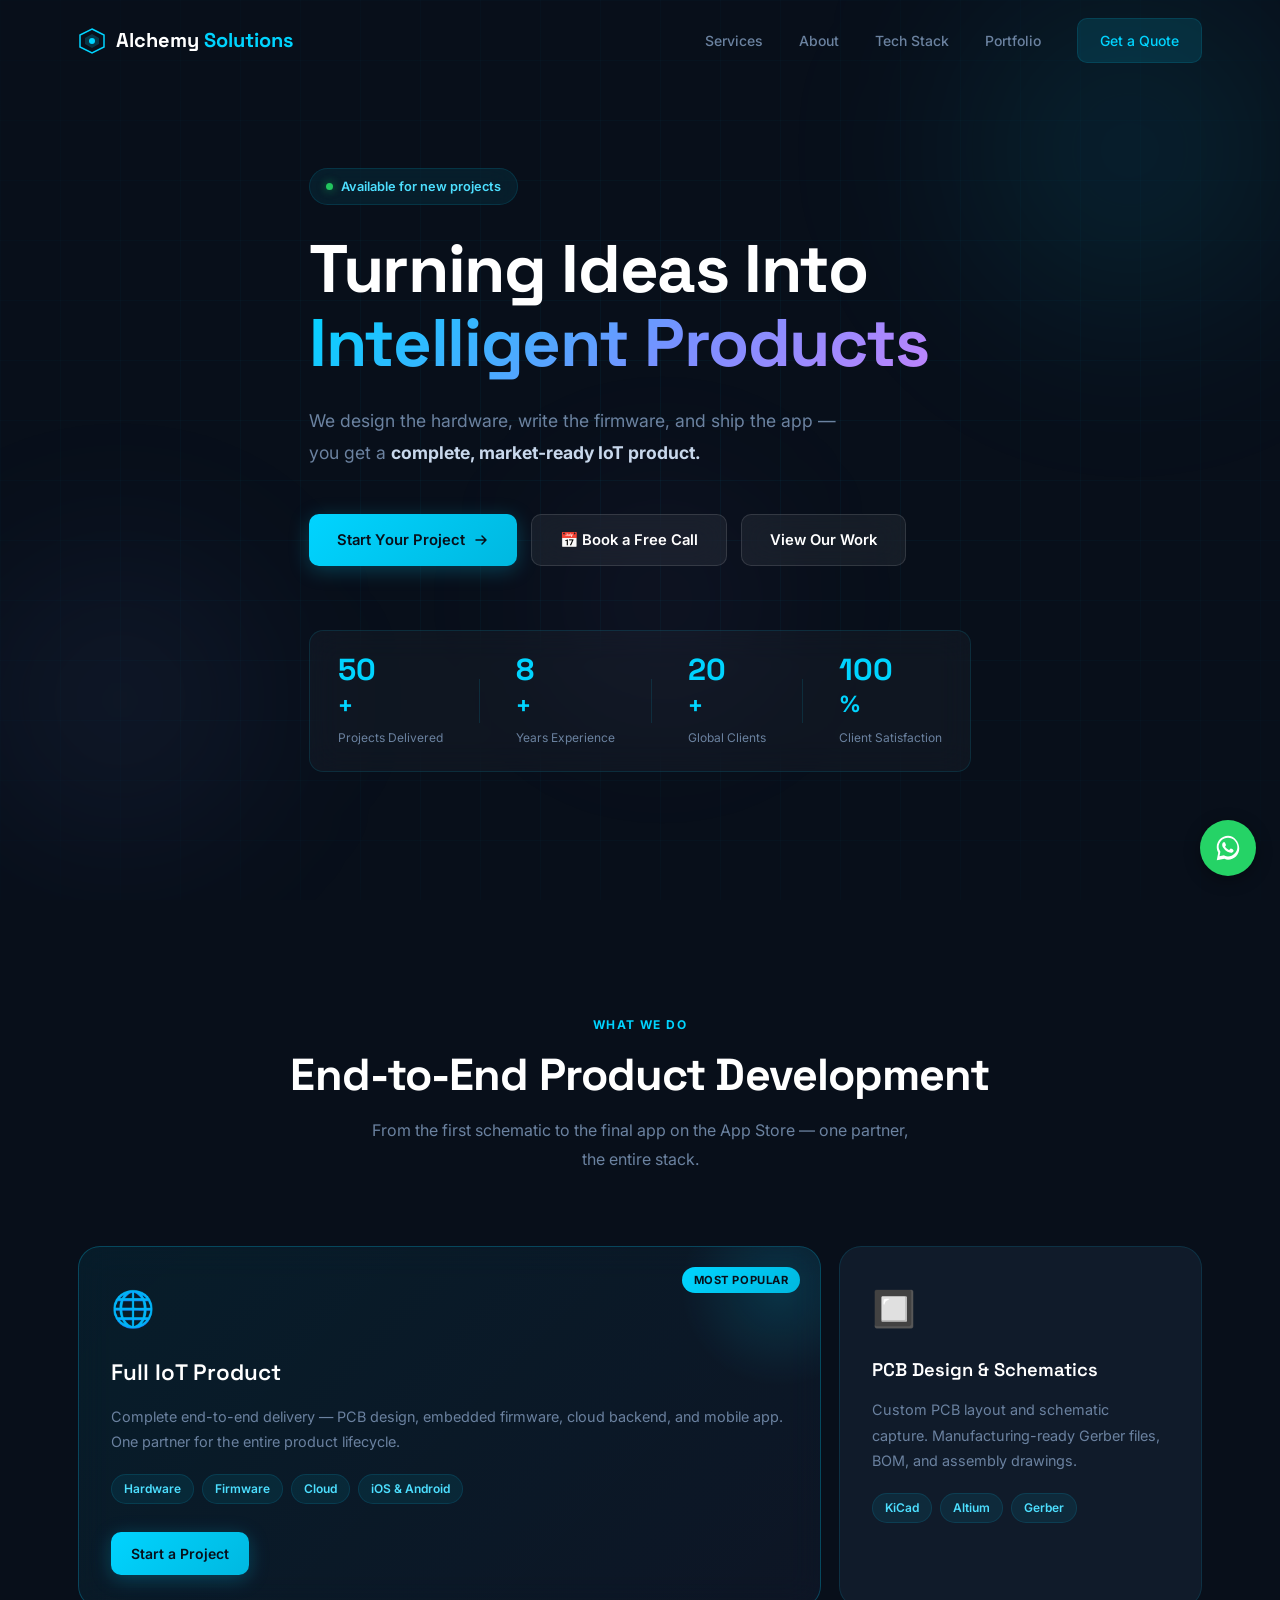
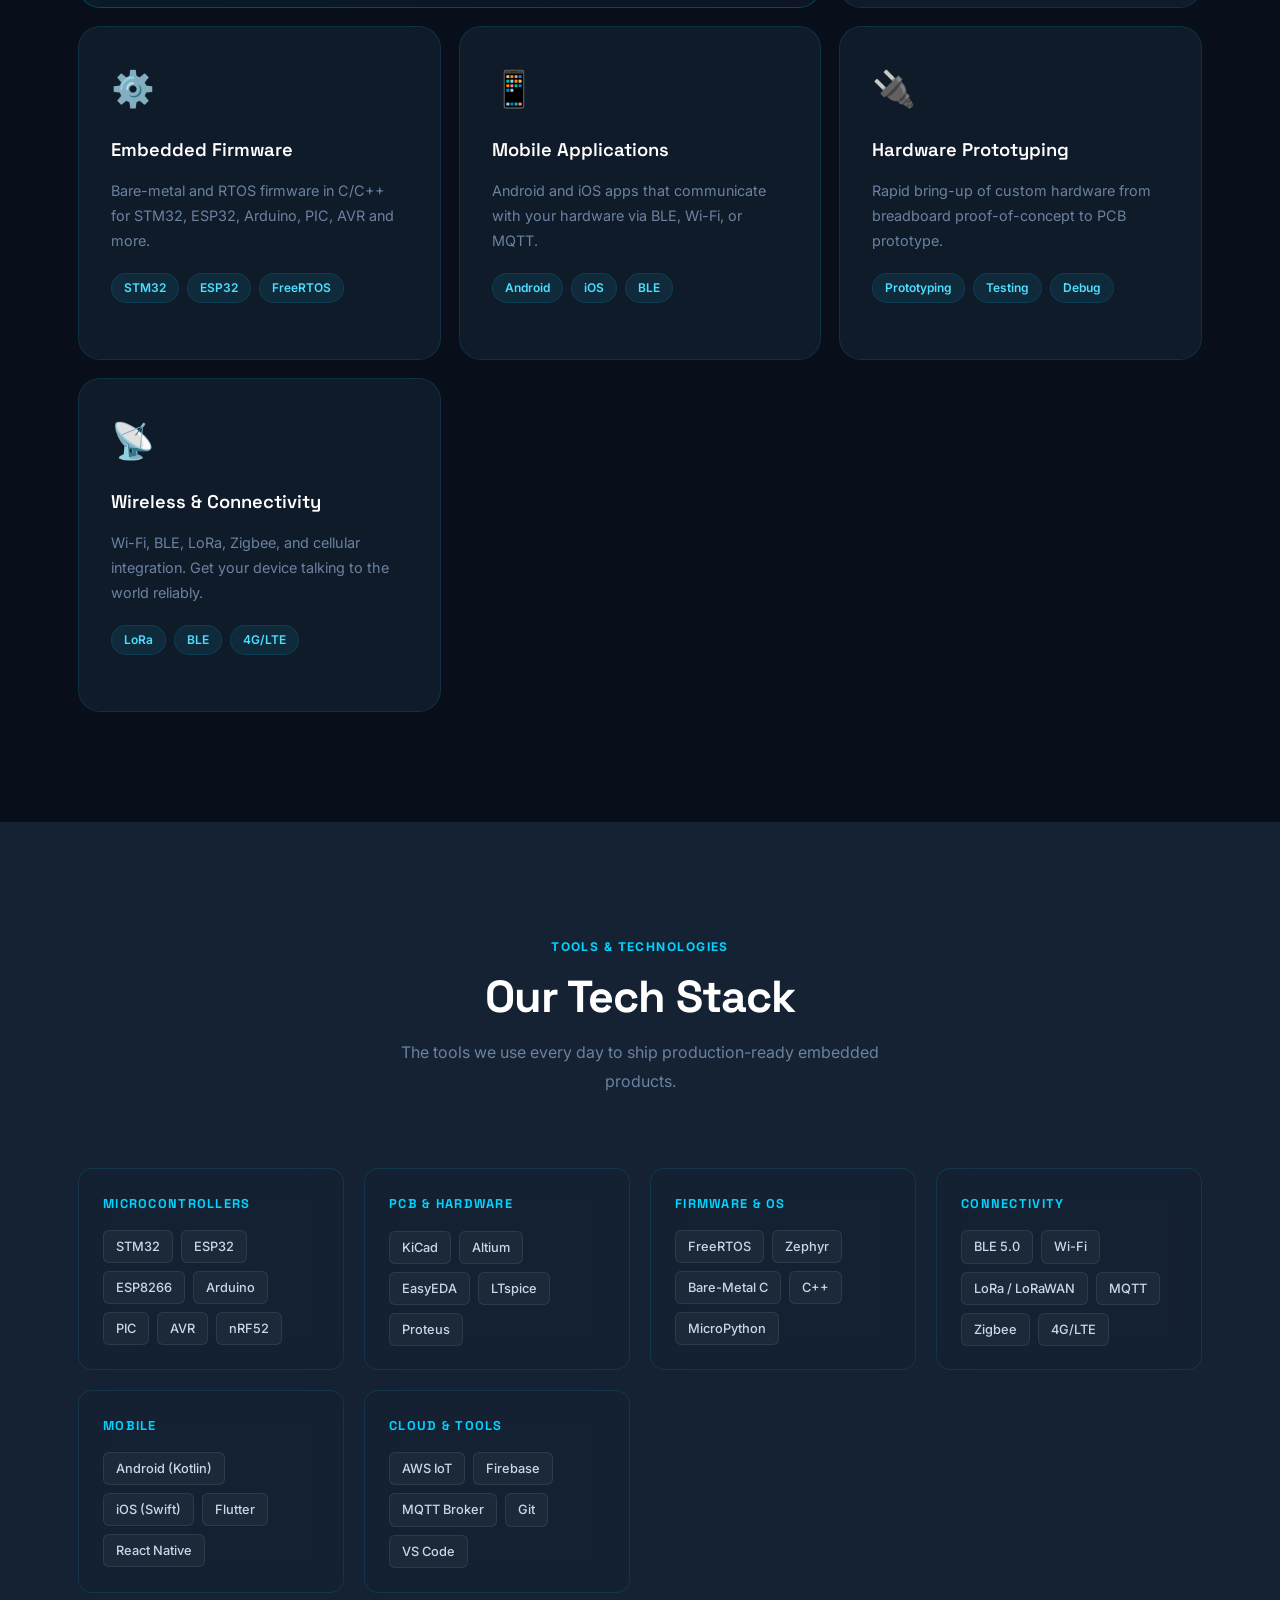
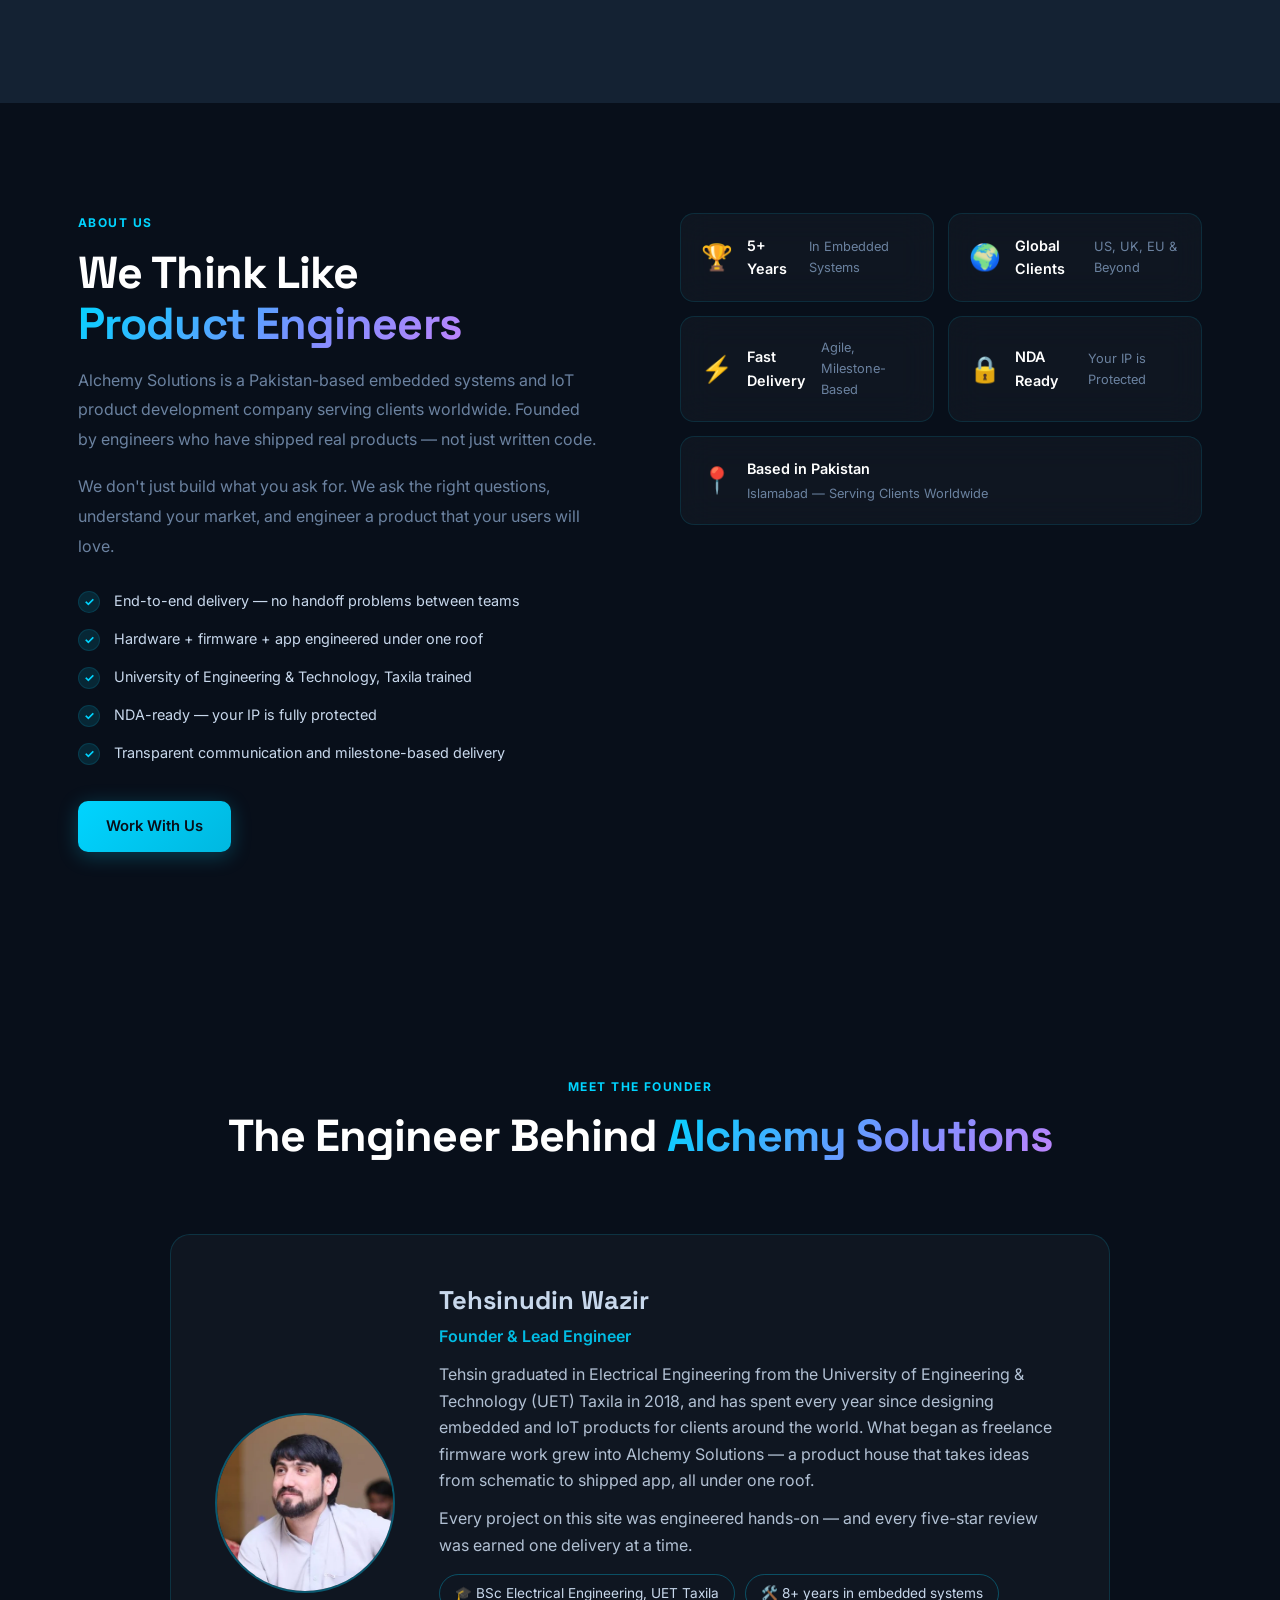
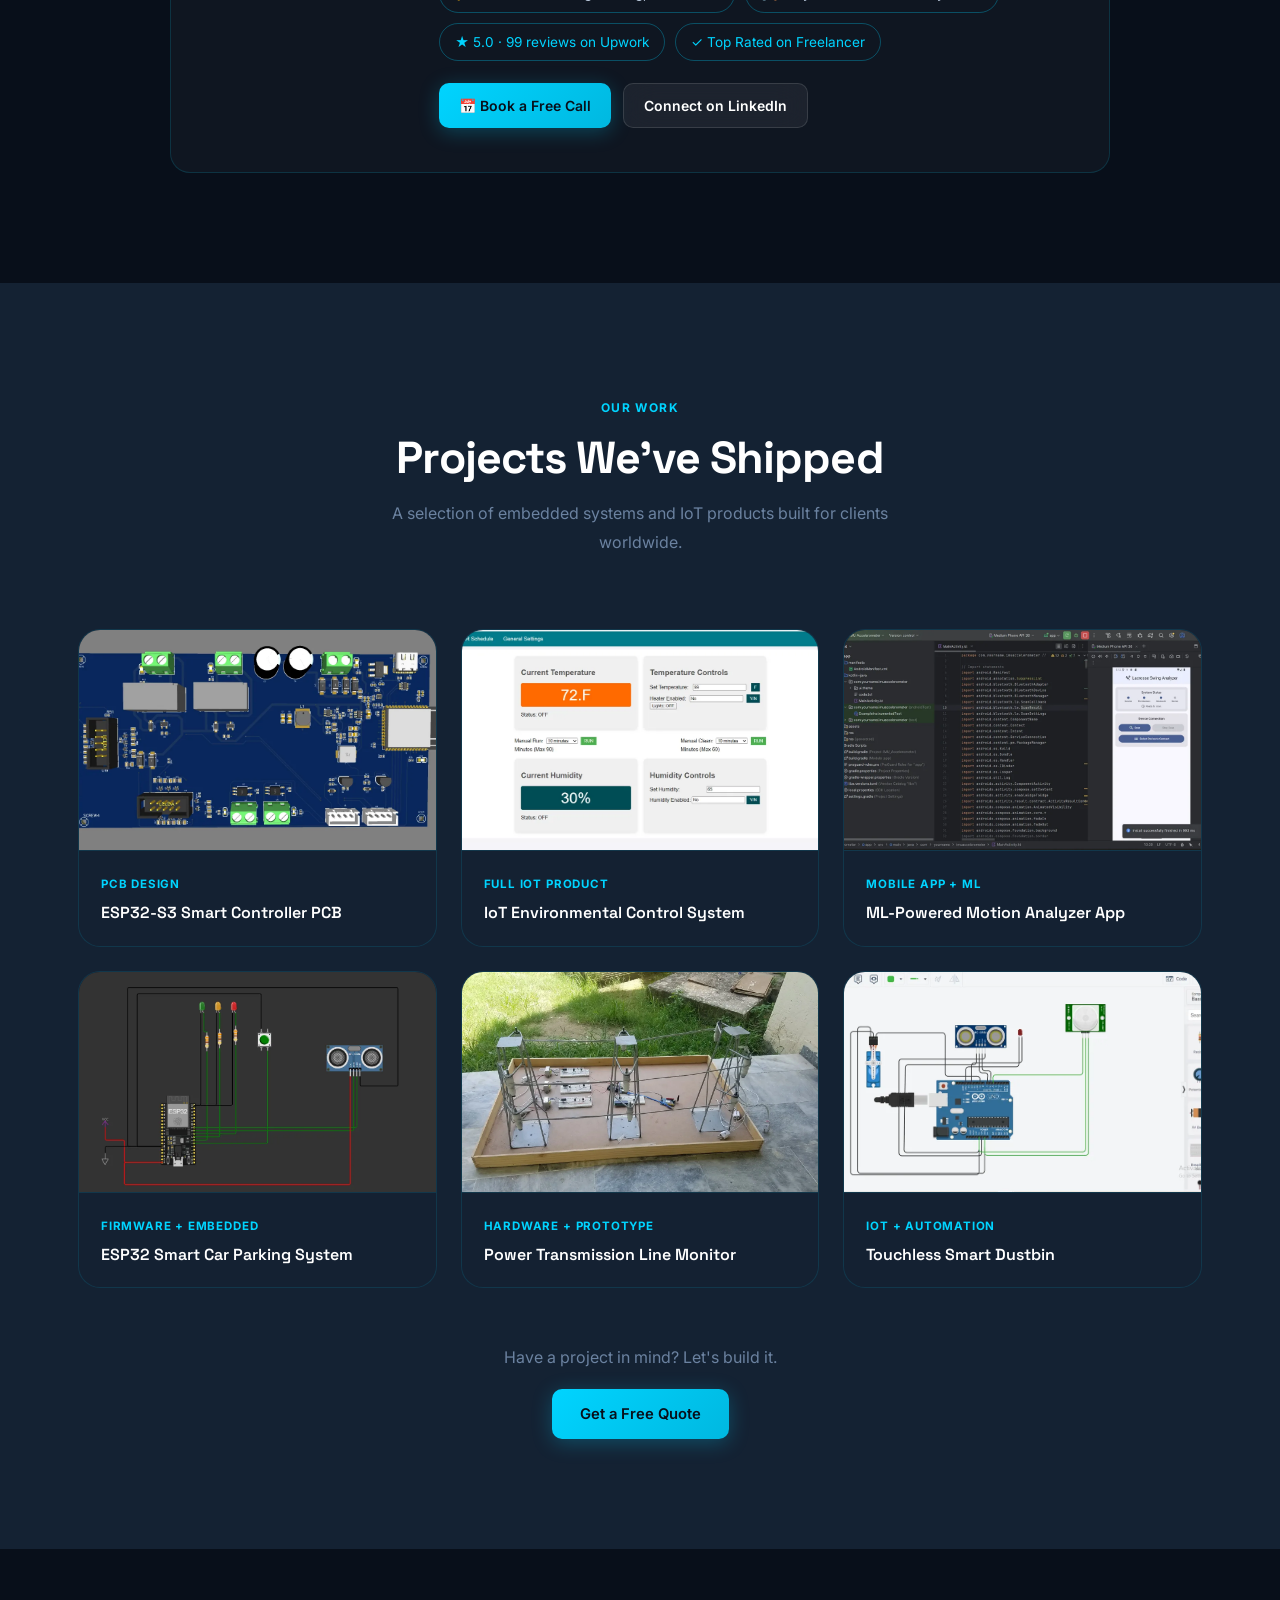
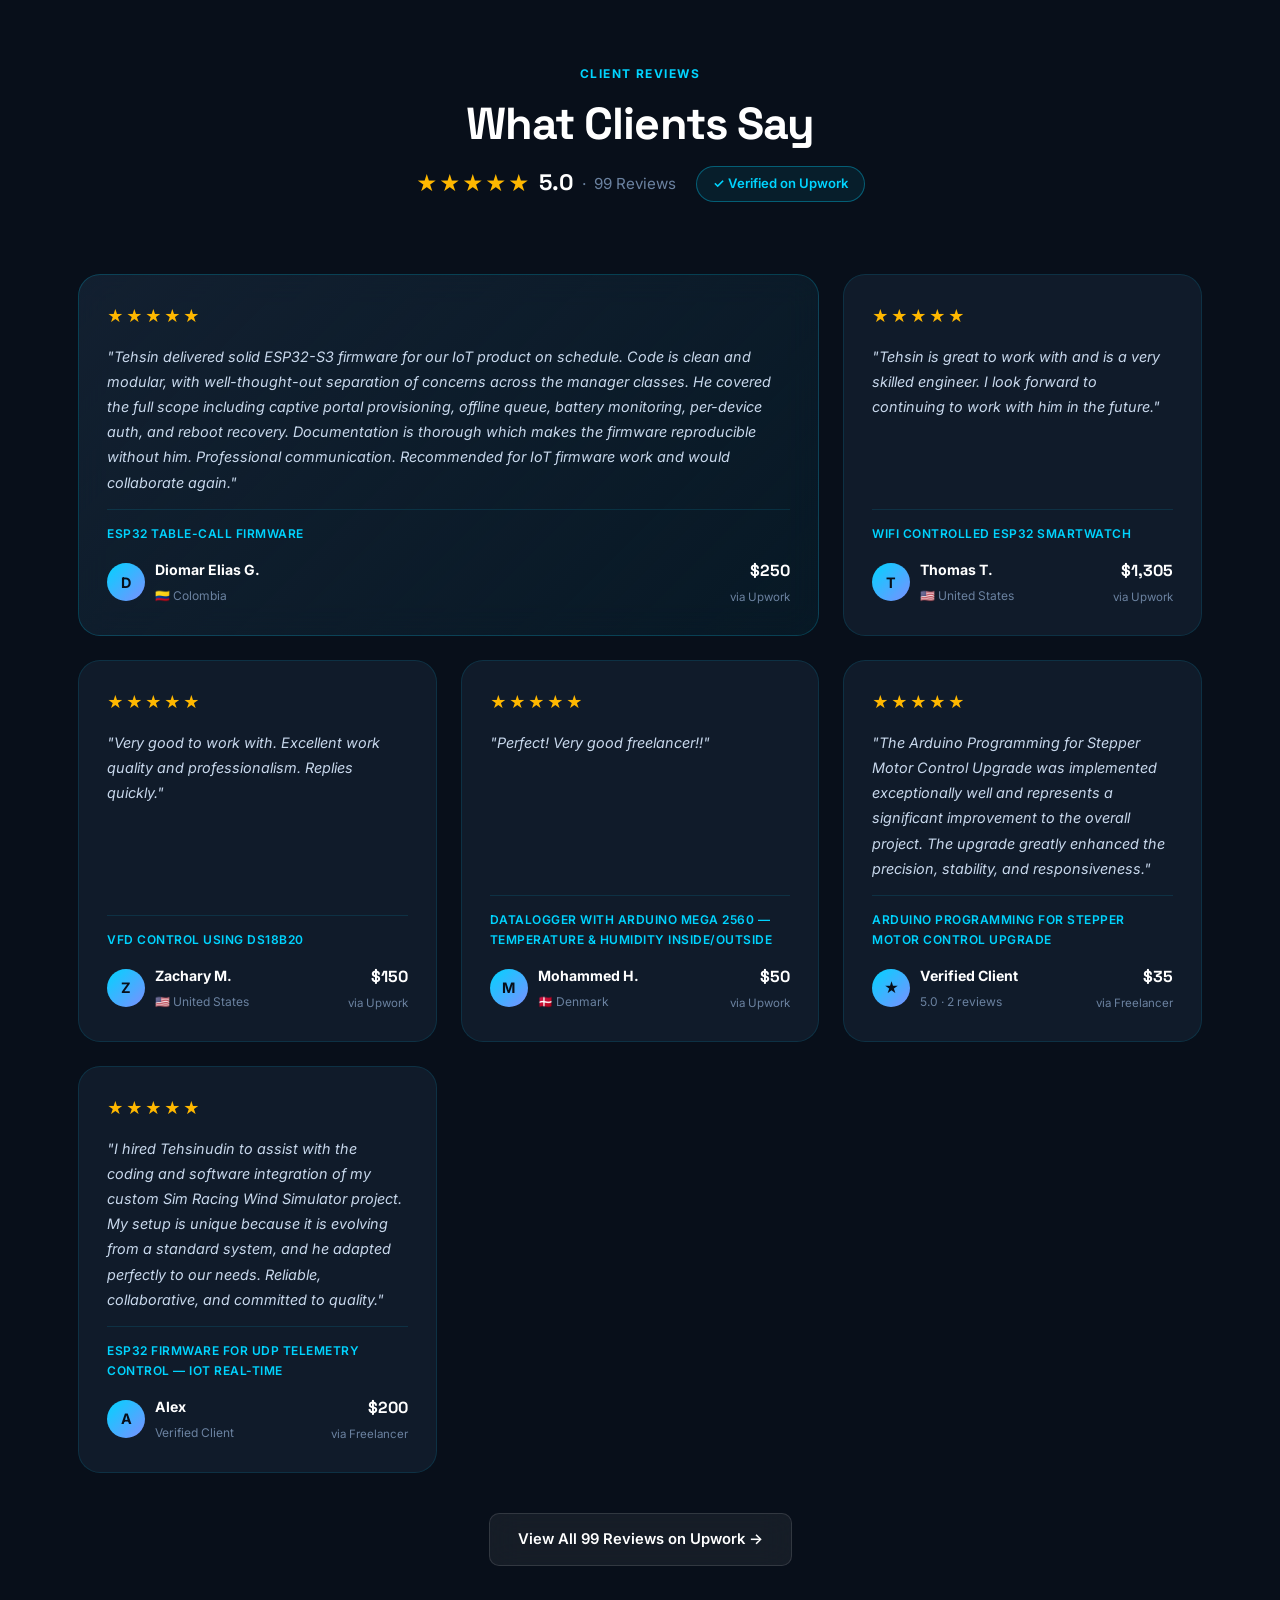
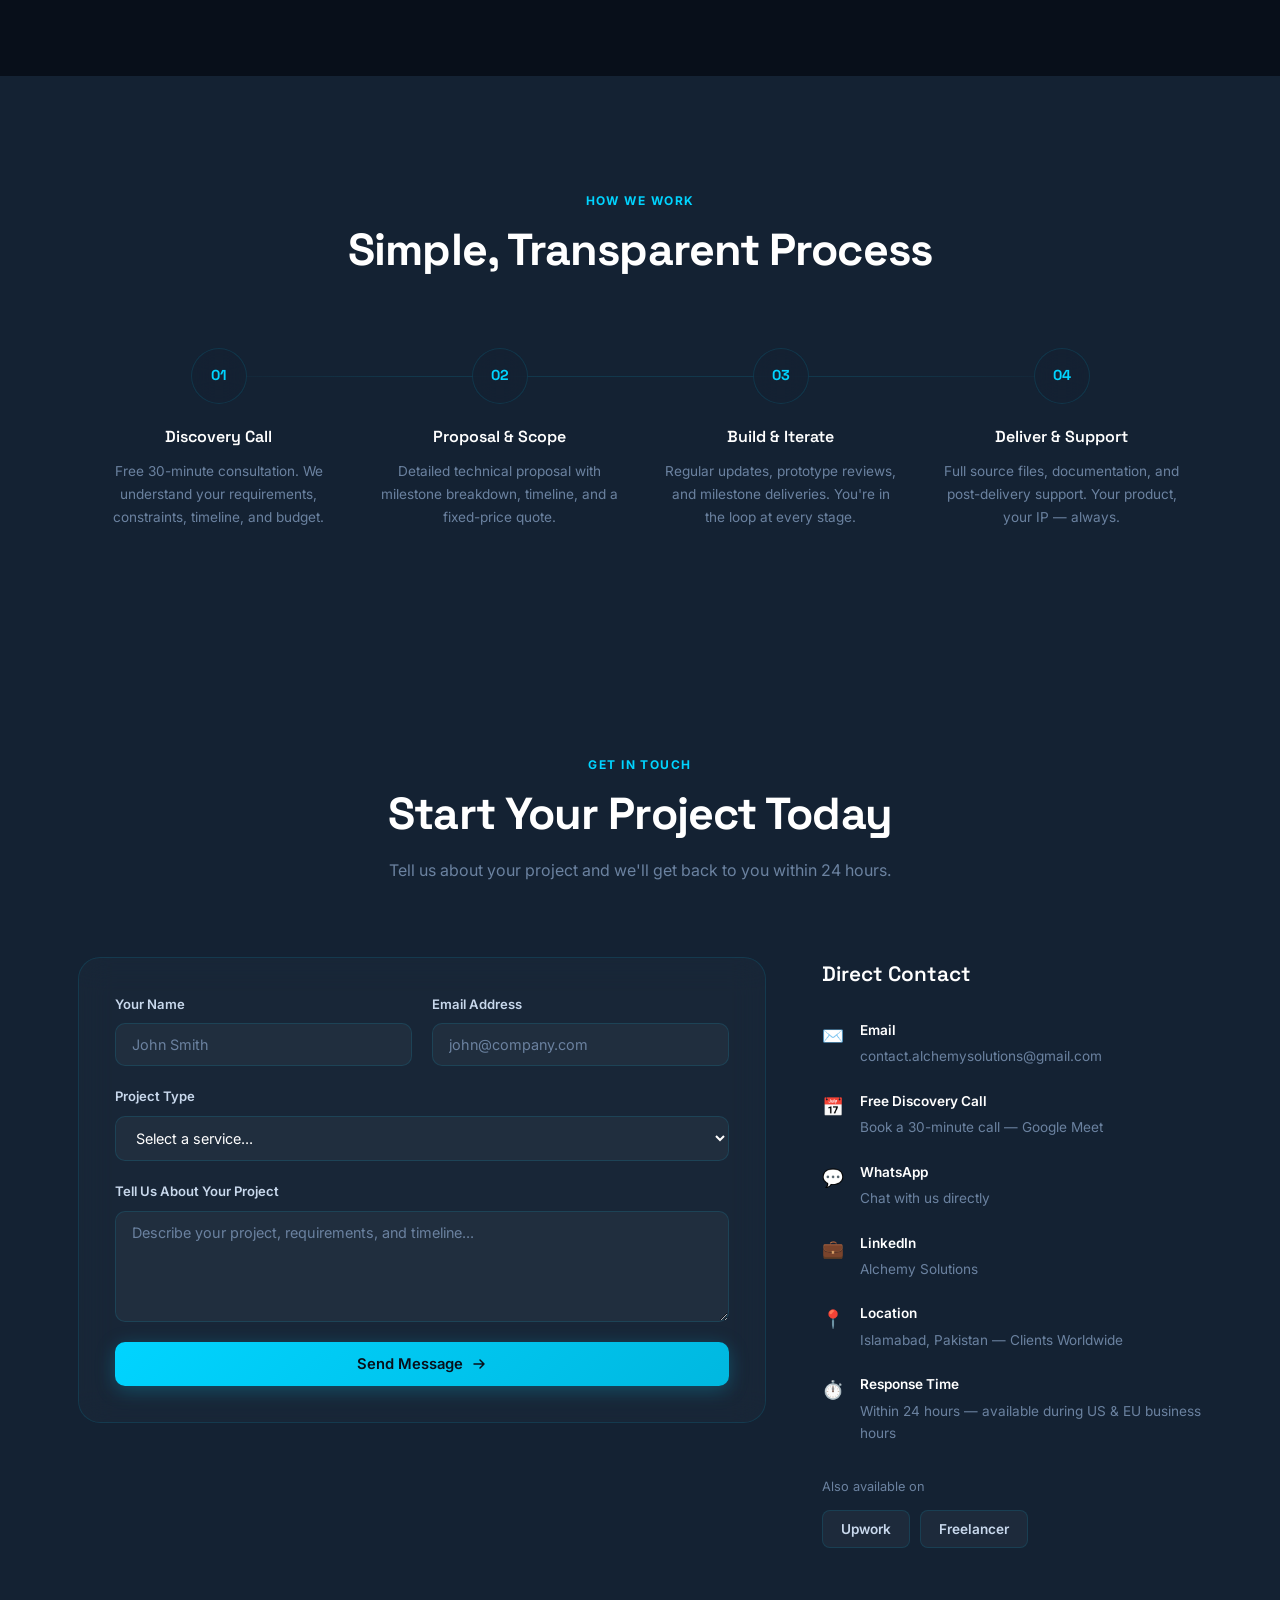
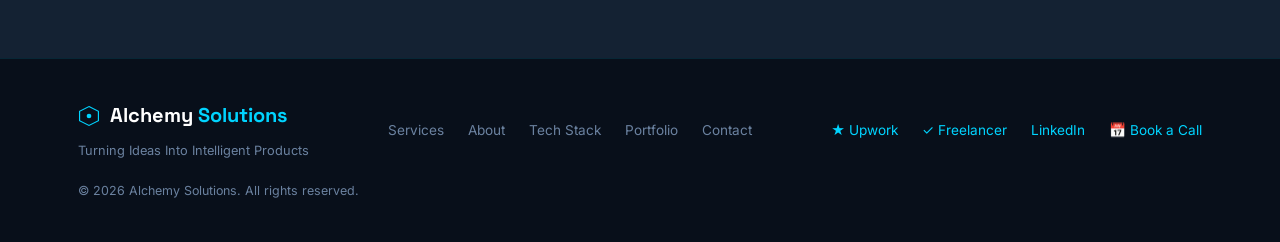
==== commit 51b89168: "Add founder photo to Meet the Founder section Cropped and optimized (400x400 WebP, 11 KB), replaces " ====
--- a/index.html
+++ b/index.html
@@ -362,7 +362,9 @@
         <h2 class="section-title">The Engineer Behind <span class="gradient-text">Alchemy Solutions</span></h2>
       </div>
       <div class="founder-card reveal">
-        <div class="founder-avatar" aria-hidden="true">TW</div>
+        <div class="founder-photo">
+          <img src="assets/img/founder.webp" alt="Tehsinudin Wazir — Founder of Alchemy Solutions" width="400" height="400" loading="lazy" />
+        </div>
         <div class="founder-info">
           <h3>Tehsinudin Wazir</h3>
           <p class="founder-role">Founder &amp; Lead Engineer</p>
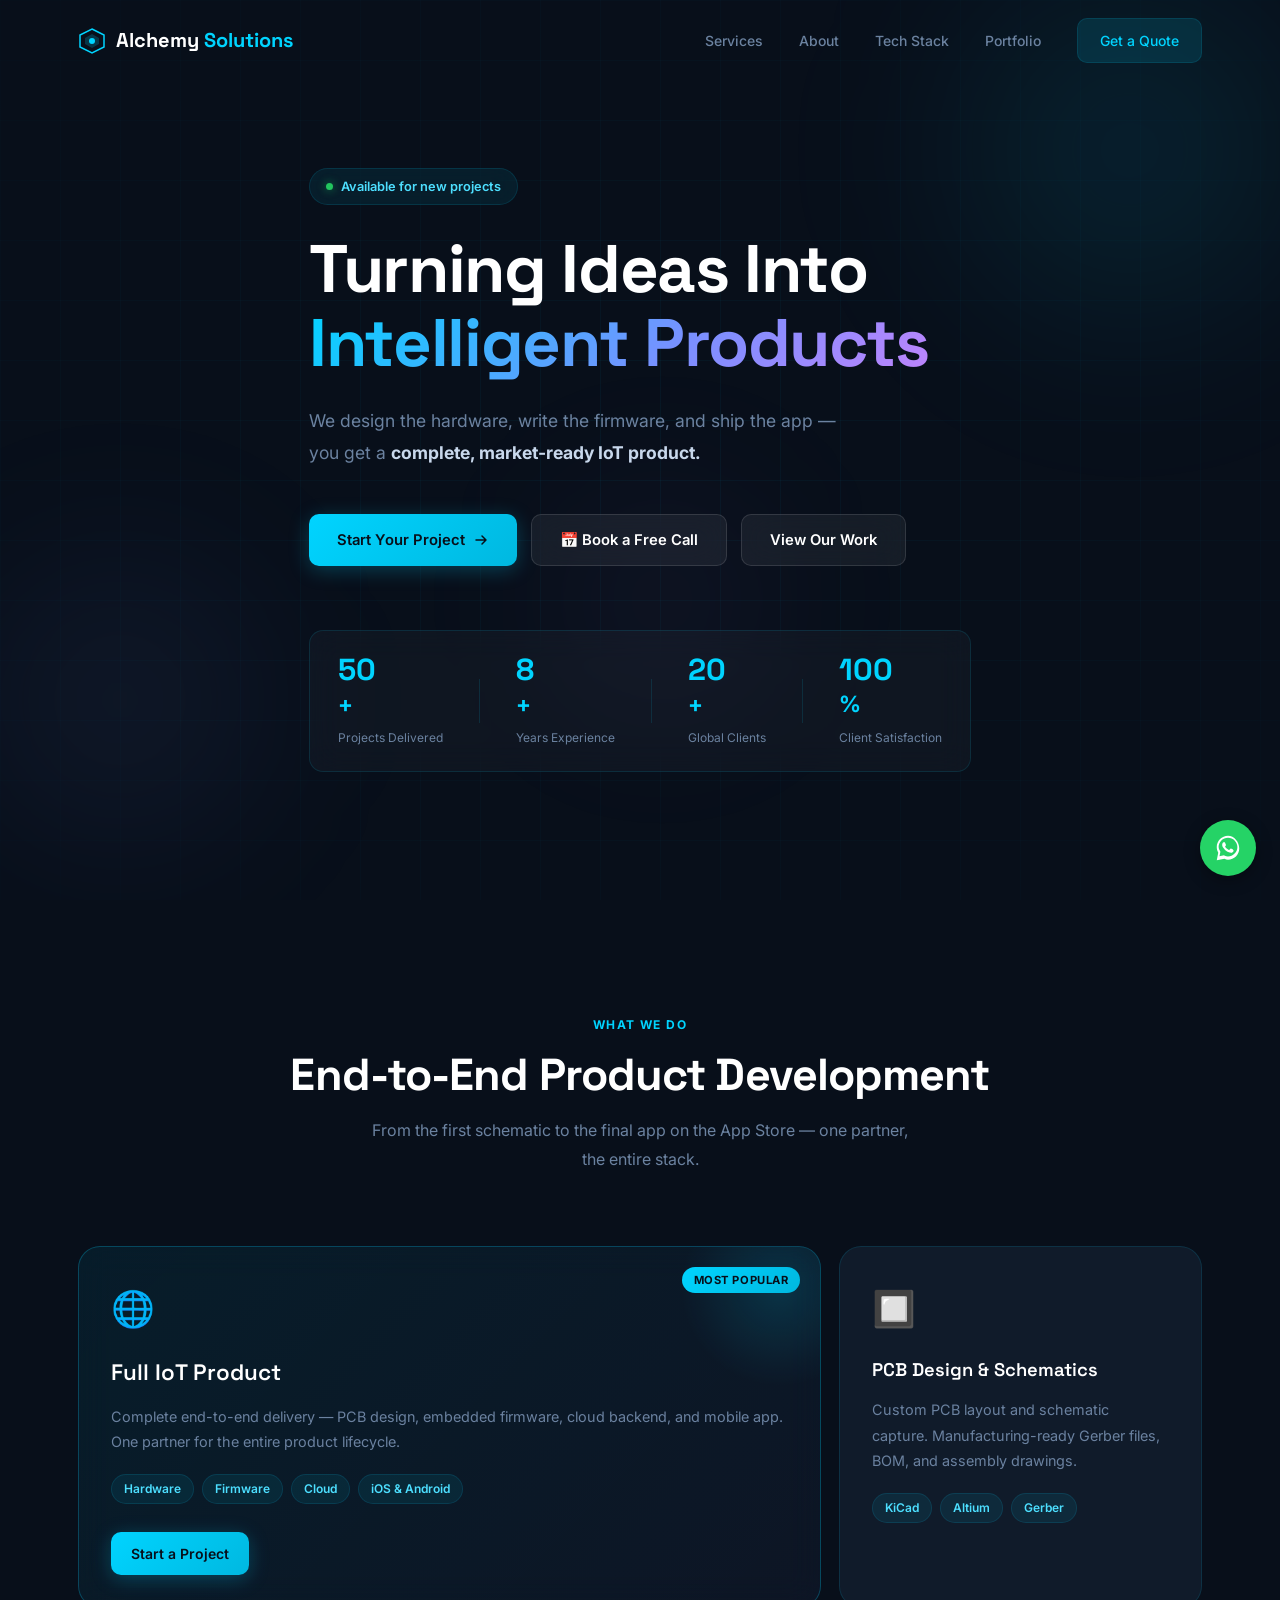
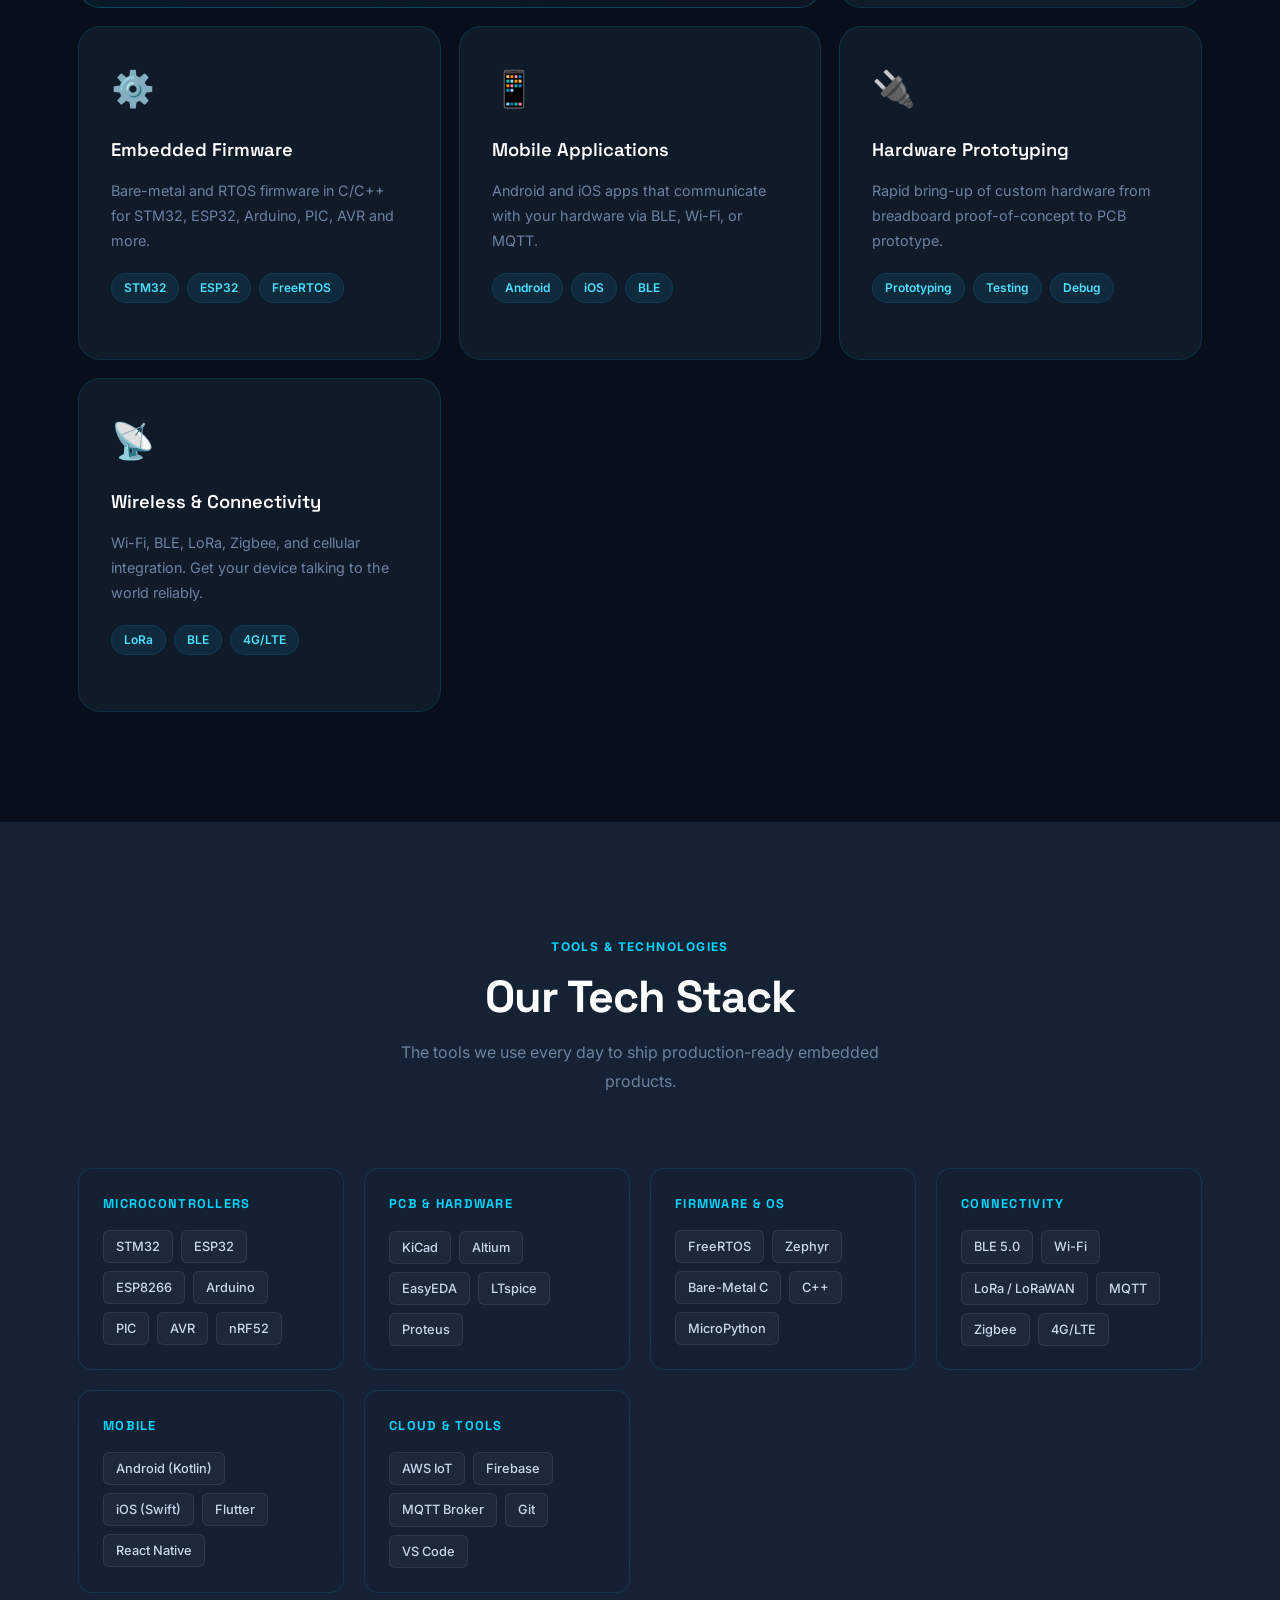
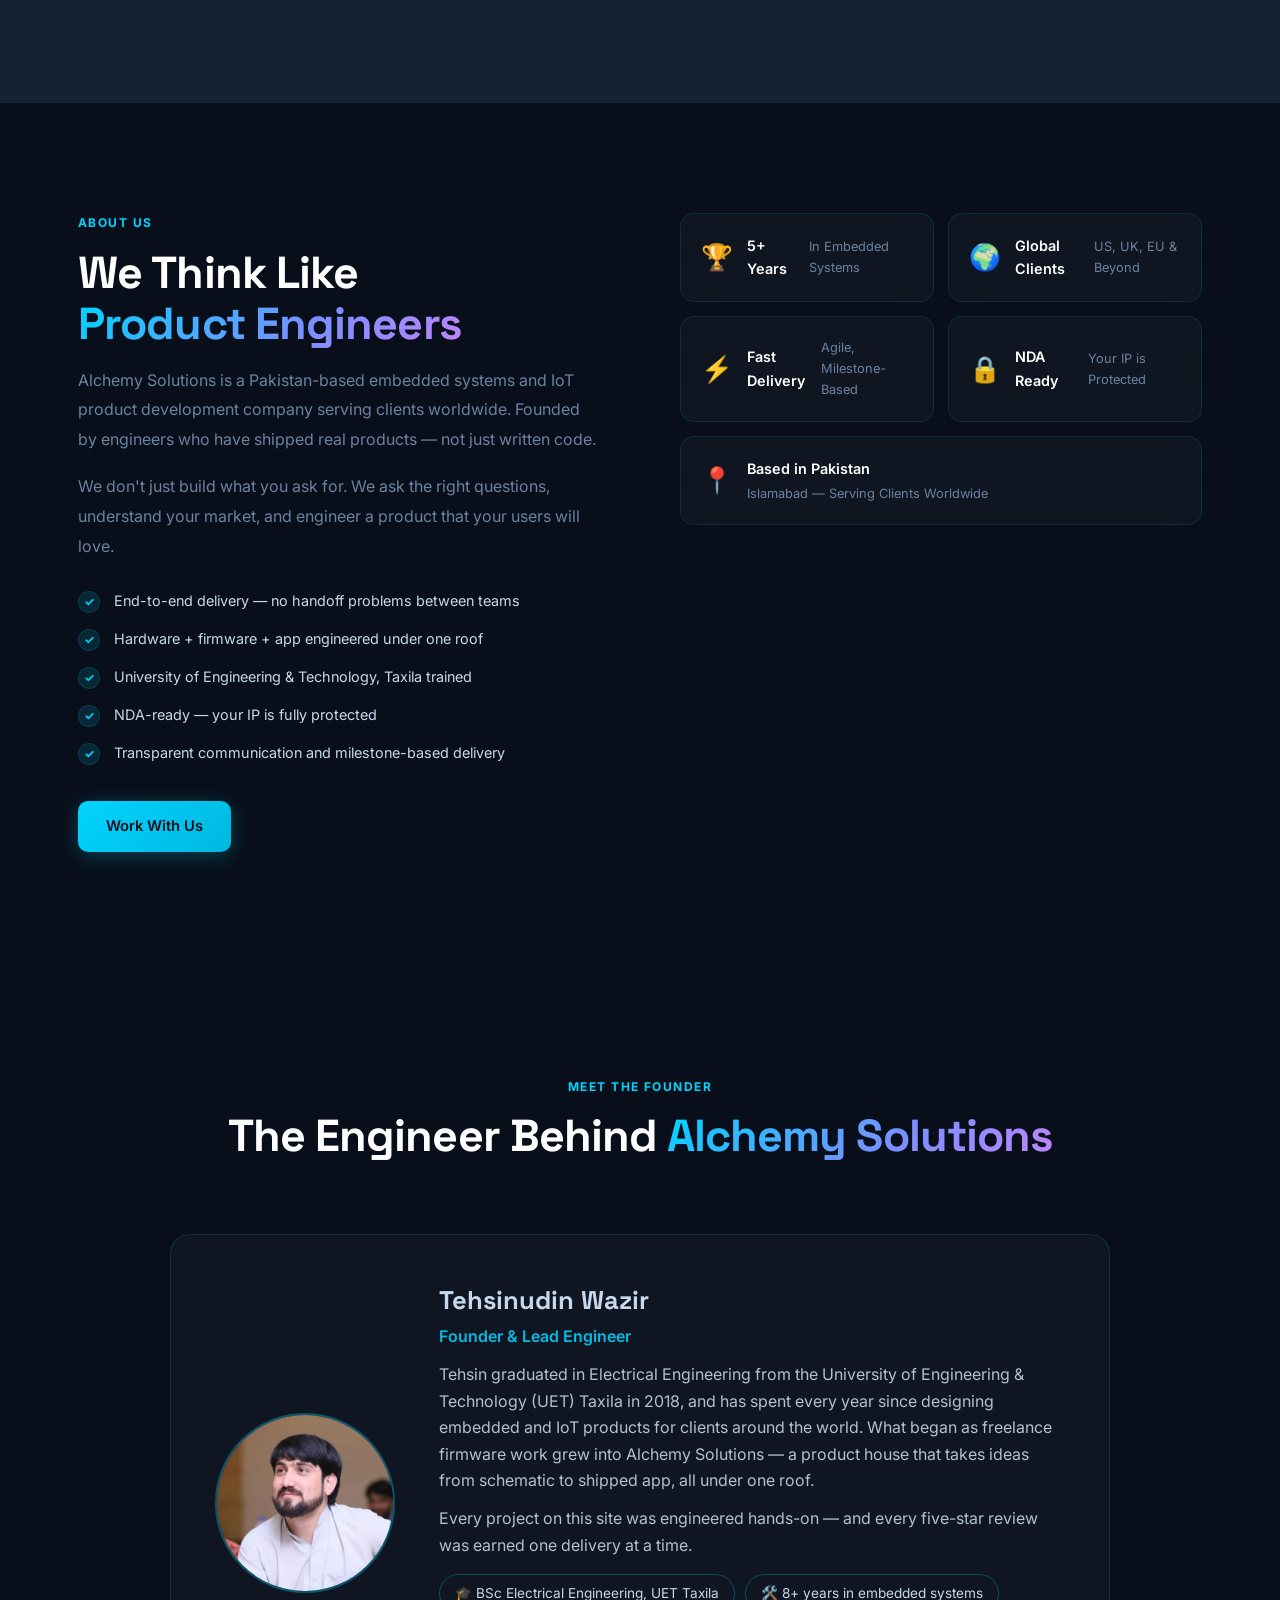
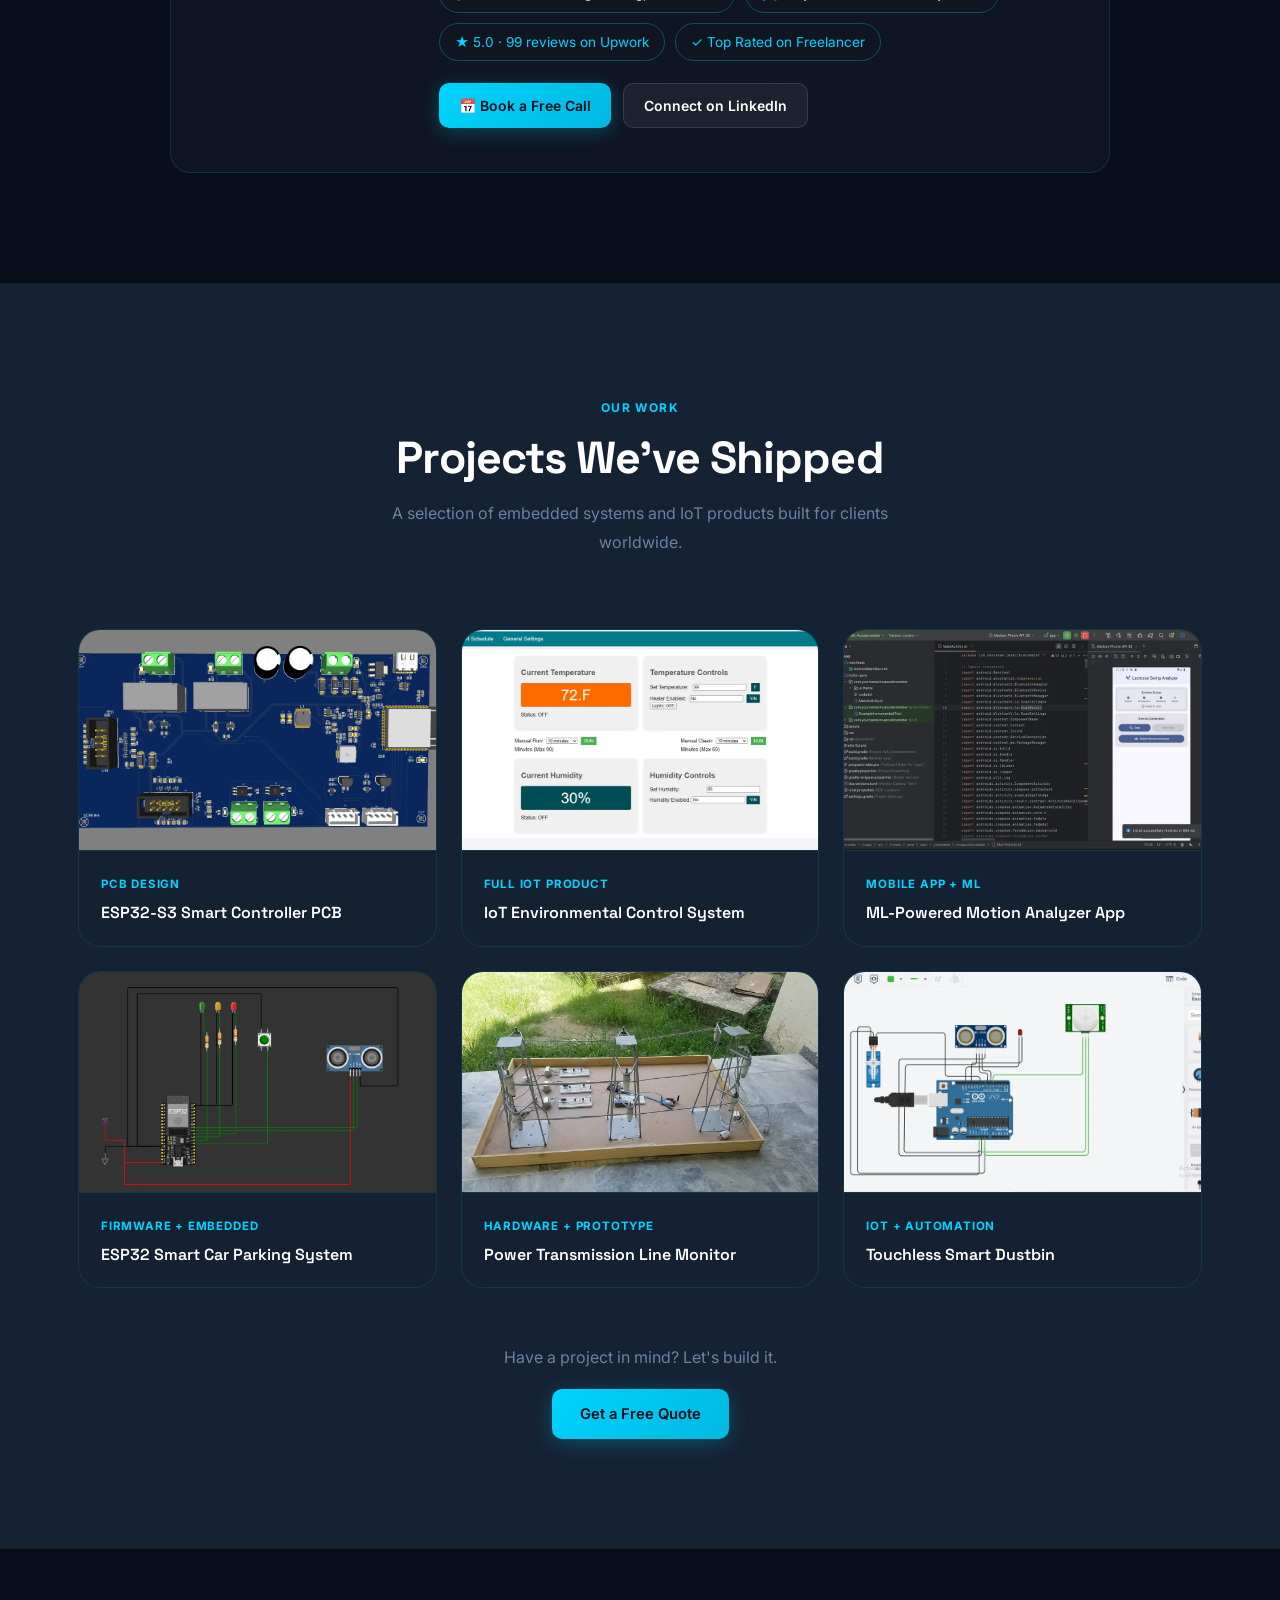
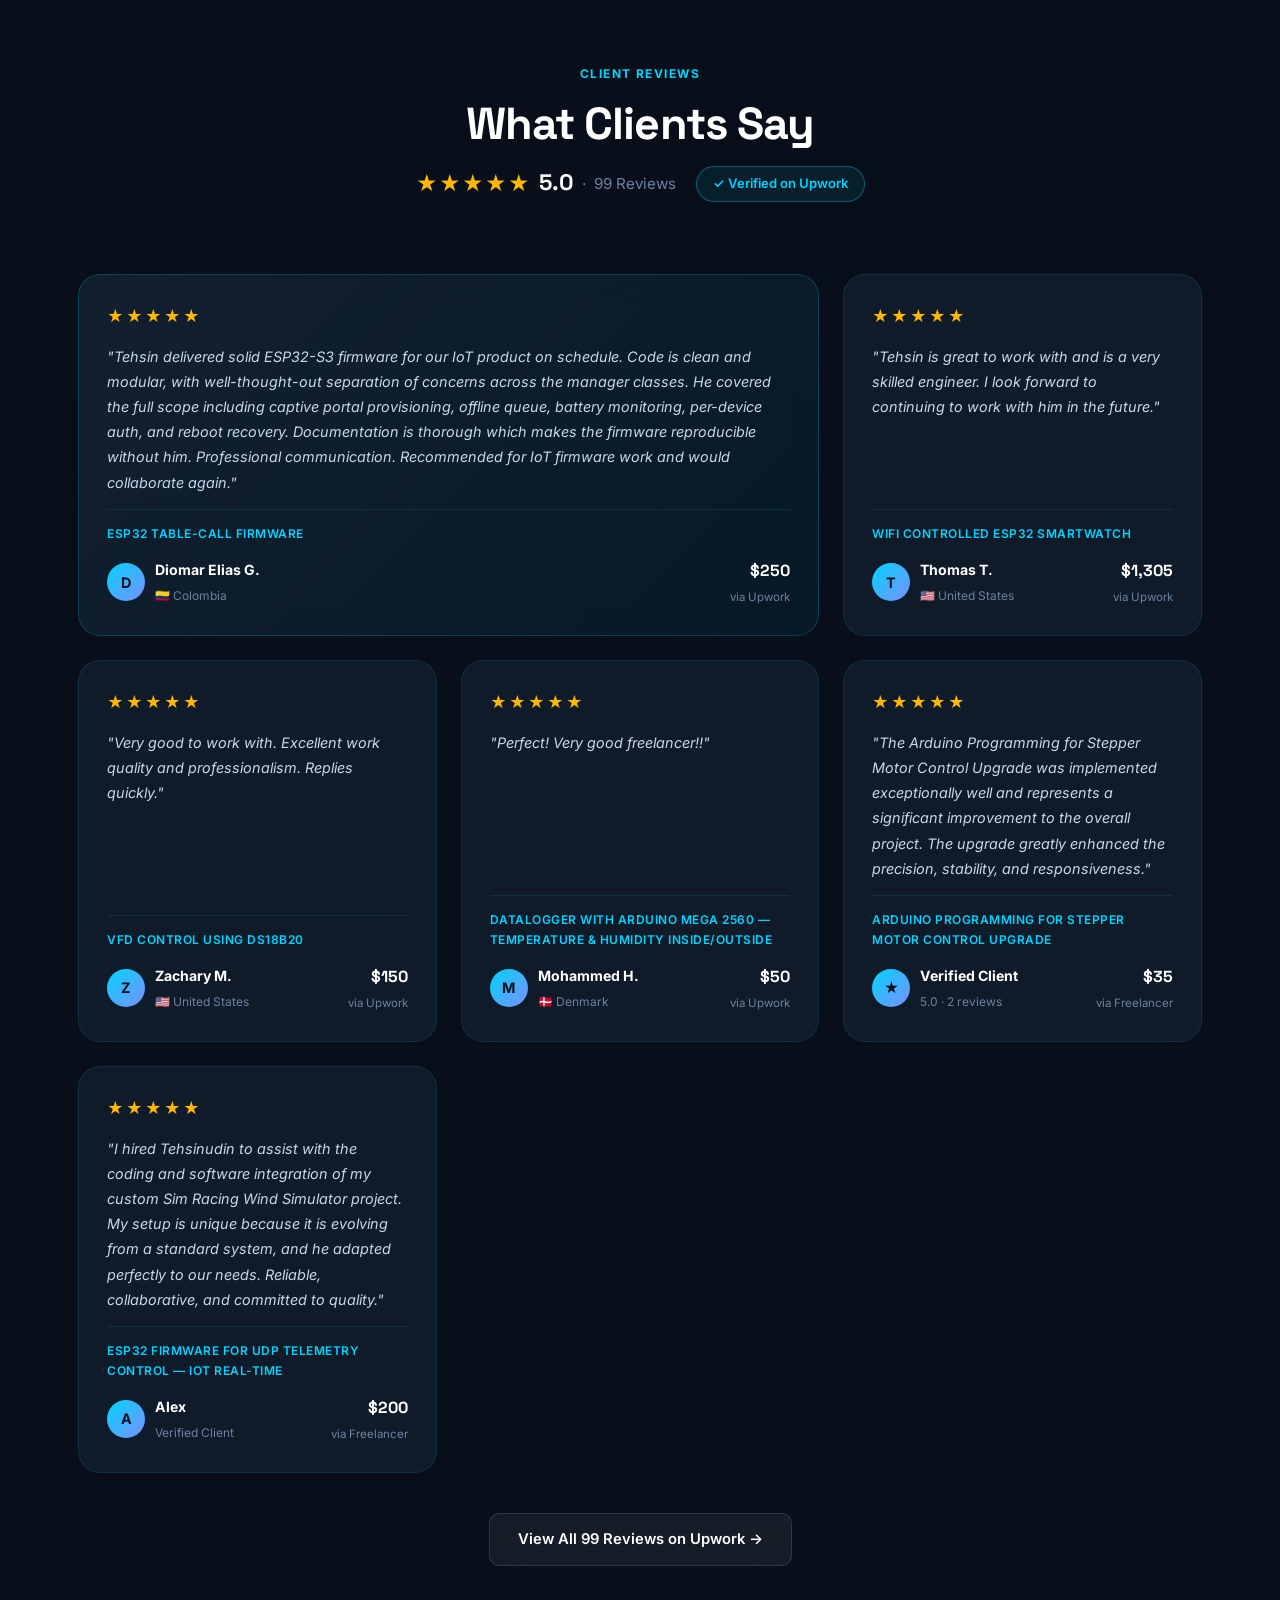
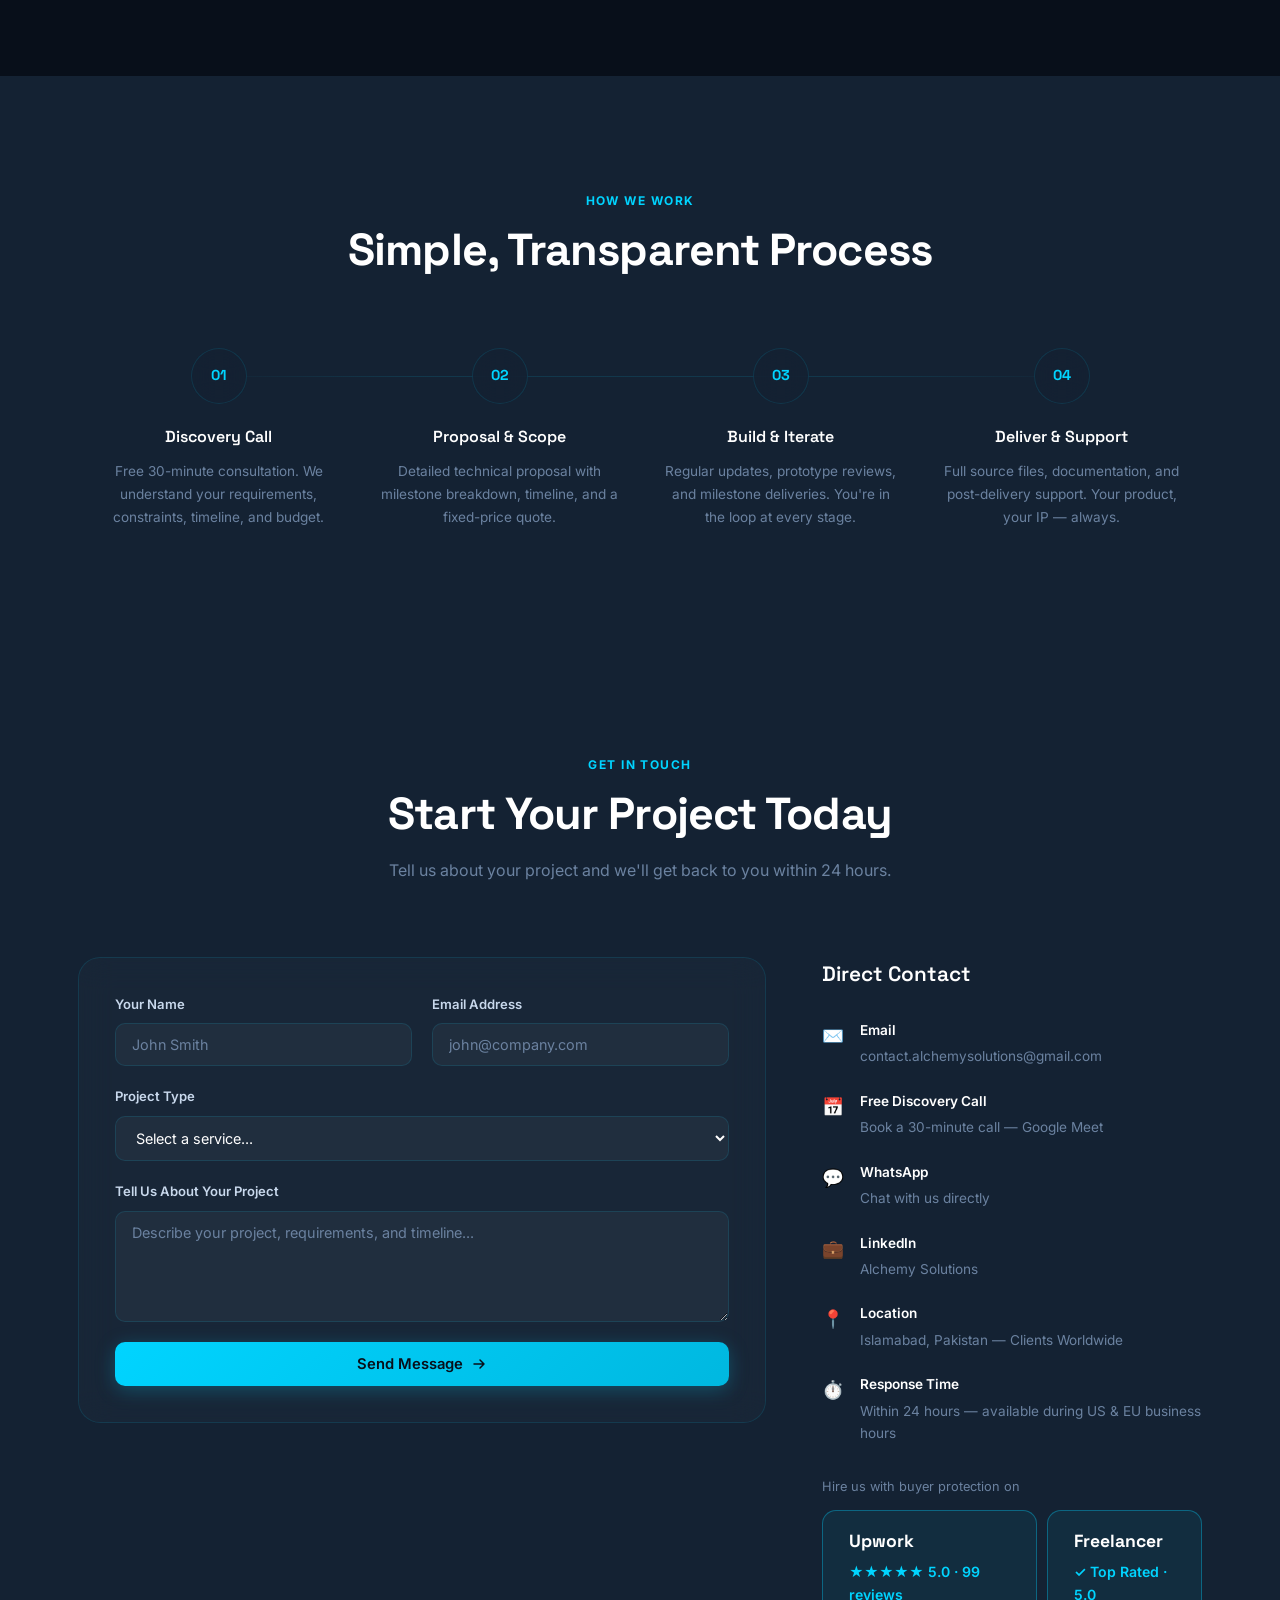
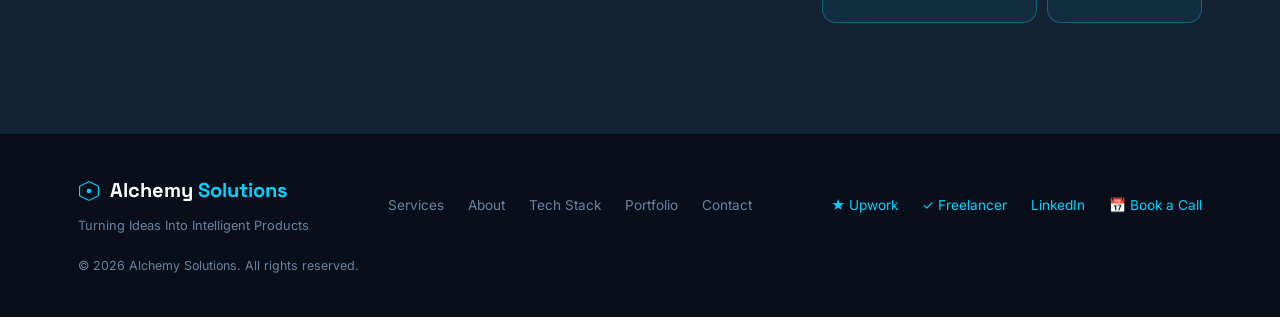
==== commit 9ee03133: "Highlight platform ratings + cache-bust stylesheets - Upwork/Freelancer badges upgraded to prominent" ====
--- a/index.html
+++ b/index.html
@@ -11,7 +11,7 @@
   <meta property="og:description" content="We design the hardware, write the firmware, and ship the app — end-to-end IoT product development. PCB design, embedded firmware, and mobile apps." />
   <meta property="og:image" content="https://alchemysolutionstech.com/assets/img/pcb-esp32s3.png" />
   <meta property="og:url" content="https://alchemysolutionstech.com/" />
-  <link rel="stylesheet" href="assets/css/style.css" />
+  <link rel="stylesheet" href="assets/css/style.css?v=2" />
   <link rel="preconnect" href="https://fonts.googleapis.com" />
   <link rel="preconnect" href="https://fonts.gstatic.com" crossorigin />
   <link href="https://fonts.googleapis.com/css2?family=Inter:wght@300;400;500;600;700&family=Space+Grotesk:wght@500;600;700;800&display=swap" rel="stylesheet" />
@@ -716,13 +716,15 @@
             </div>
           </div>
           <div class="also-find">
-            <p>Also available on</p>
+            <p>Hire us with buyer protection on</p>
             <div class="platform-badges">
-              <a href="https://www.upwork.com/freelancers/tehsinudin" target="_blank" rel="noopener" class="platform-badge">
-                <span>Upwork</span>
+              <a href="https://www.upwork.com/freelancers/tehsinudin" target="_blank" rel="noopener" class="platform-badge platform-badge-big">
+                <strong>Upwork</strong>
+                <span class="platform-rating">★★★★★ 5.0 · 99 reviews</span>
               </a>
-              <a href="https://www.freelancer.pk/u/TopRated209" target="_blank" rel="noopener" class="platform-badge">
-                <span>Freelancer</span>
+              <a href="https://www.freelancer.pk/u/TopRated209" target="_blank" rel="noopener" class="platform-badge platform-badge-big">
+                <strong>Freelancer</strong>
+                <span class="platform-rating">✓ Top Rated · 5.0</span>
               </a>
             </div>
           </div>
--- a/assets/css/style.css
+++ b/assets/css/style.css
@@ -983,3 +983,31 @@
 .footer-nav-external a {
   color: #00d4ff;
 }
+
+/* ---- PROMINENT PLATFORM BADGES ---- */
+.platform-badge-big {
+  display: flex;
+  flex-direction: column;
+  gap: 4px;
+  padding: 16px 26px;
+  border: 1px solid rgba(0, 212, 255, 0.35);
+  border-radius: 14px;
+  background: rgba(0, 212, 255, 0.06);
+  text-decoration: none;
+  transition: transform 0.2s ease, box-shadow 0.2s ease, border-color 0.2s ease;
+}
+.platform-badge-big strong {
+  font-family: 'Space Grotesk', sans-serif;
+  font-size: 1.1rem;
+  color: #fff;
+}
+.platform-badge-big .platform-rating {
+  color: #00d4ff;
+  font-size: 0.88rem;
+  font-weight: 600;
+}
+.platform-badge-big:hover {
+  transform: translateY(-3px);
+  border-color: rgba(0, 212, 255, 0.7);
+  box-shadow: 0 8px 24px rgba(0, 212, 255, 0.18);
+}
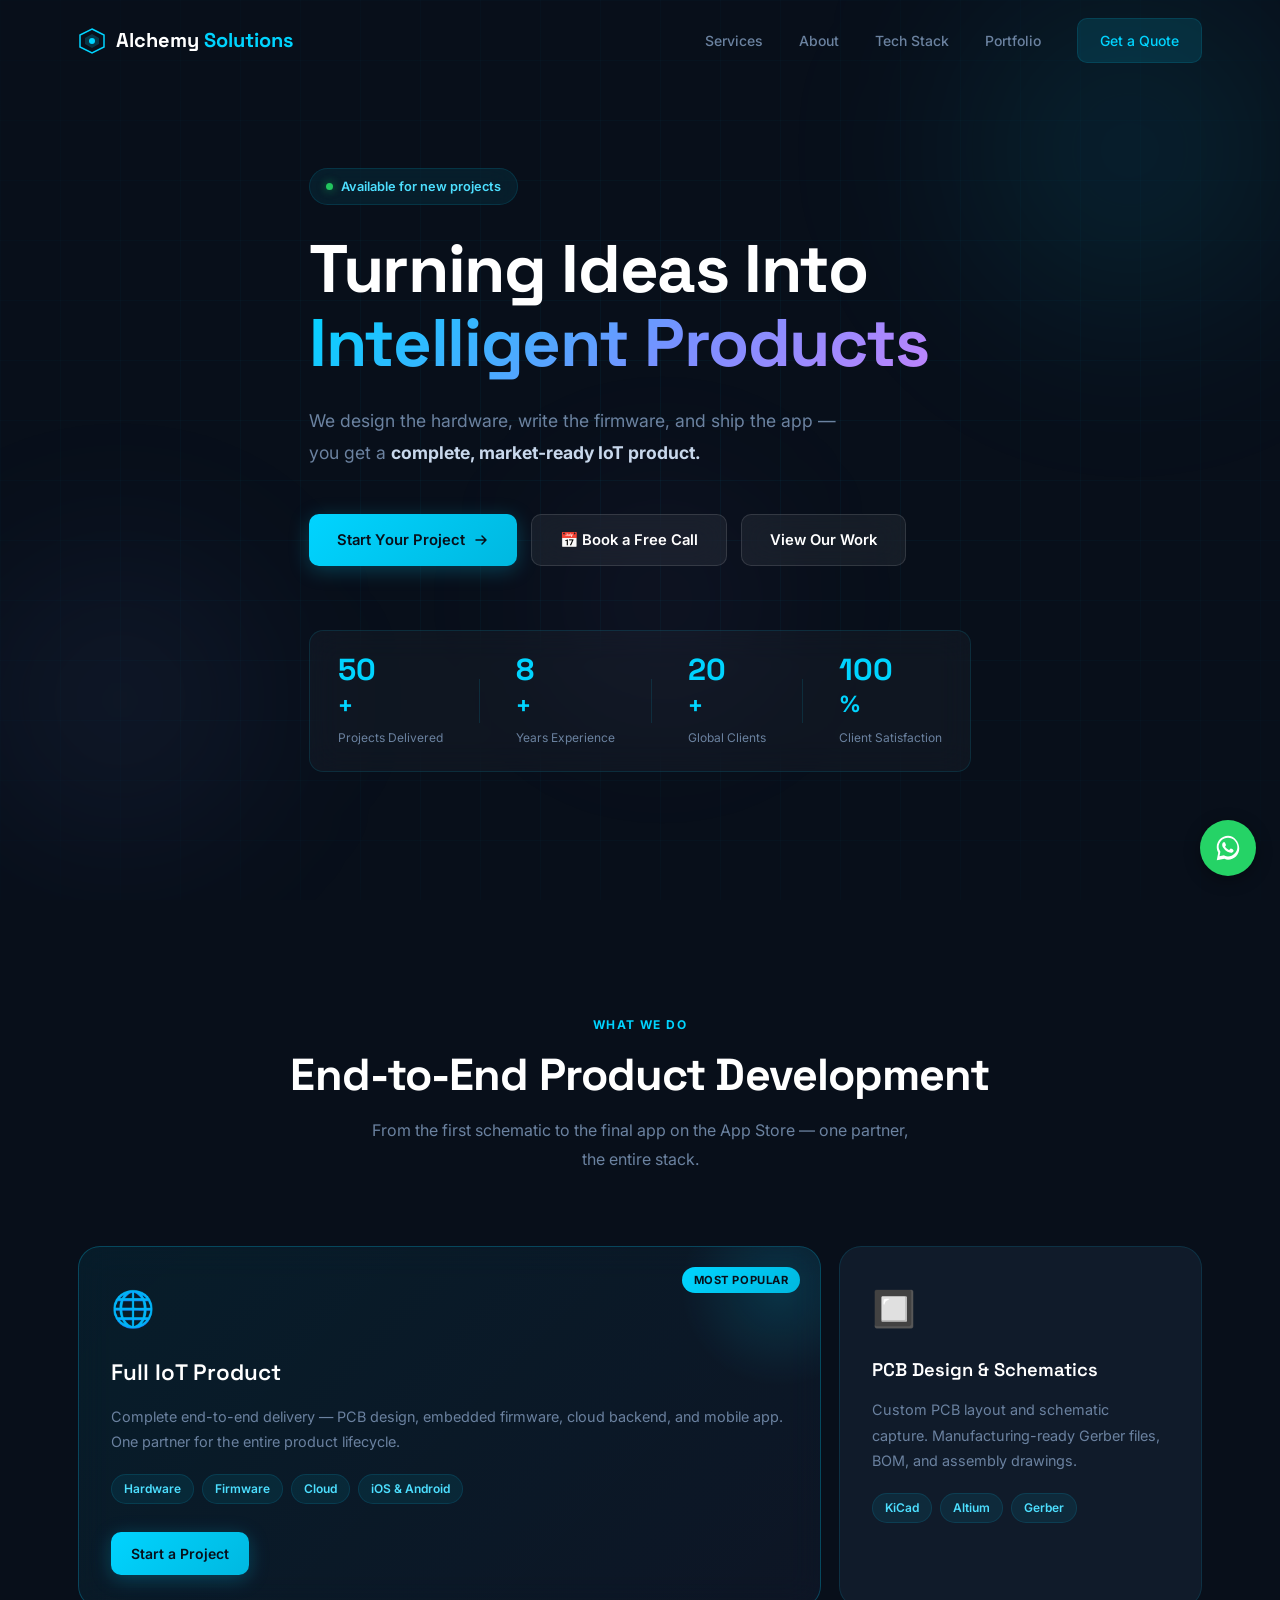
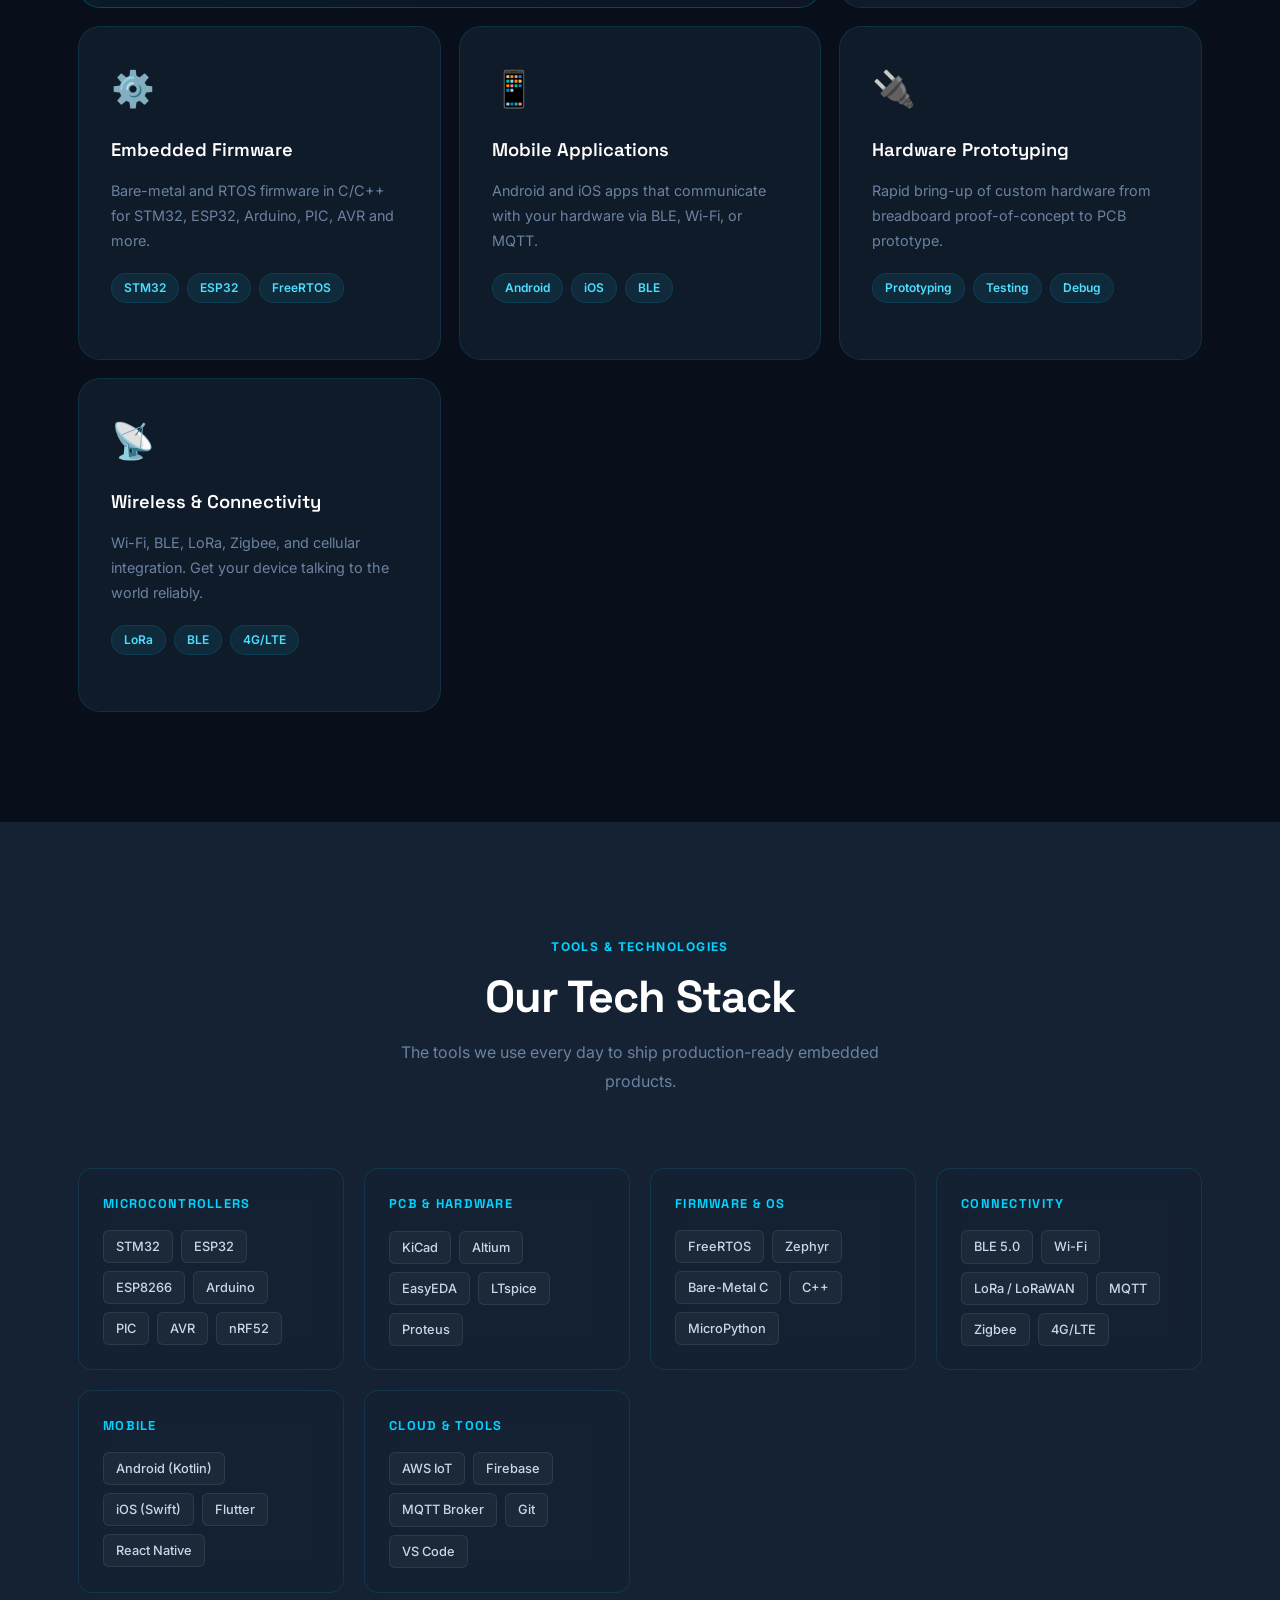
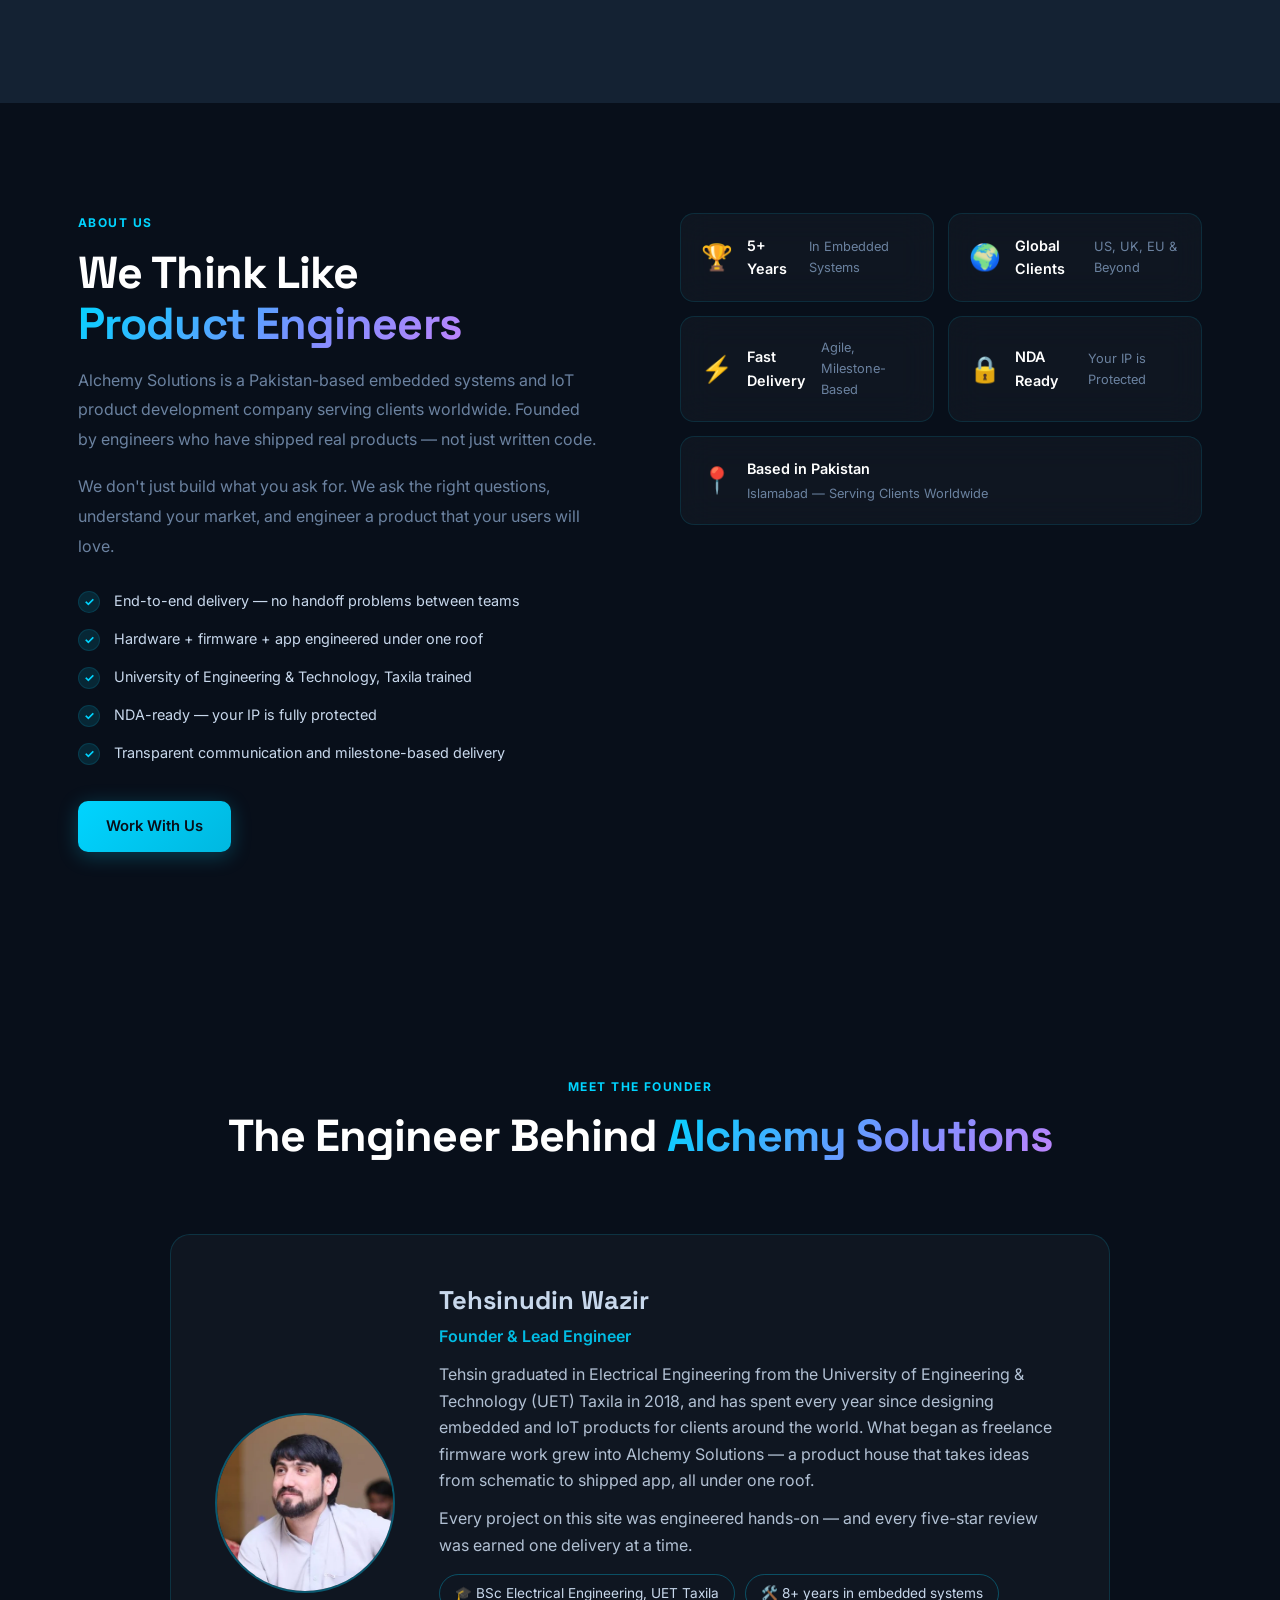
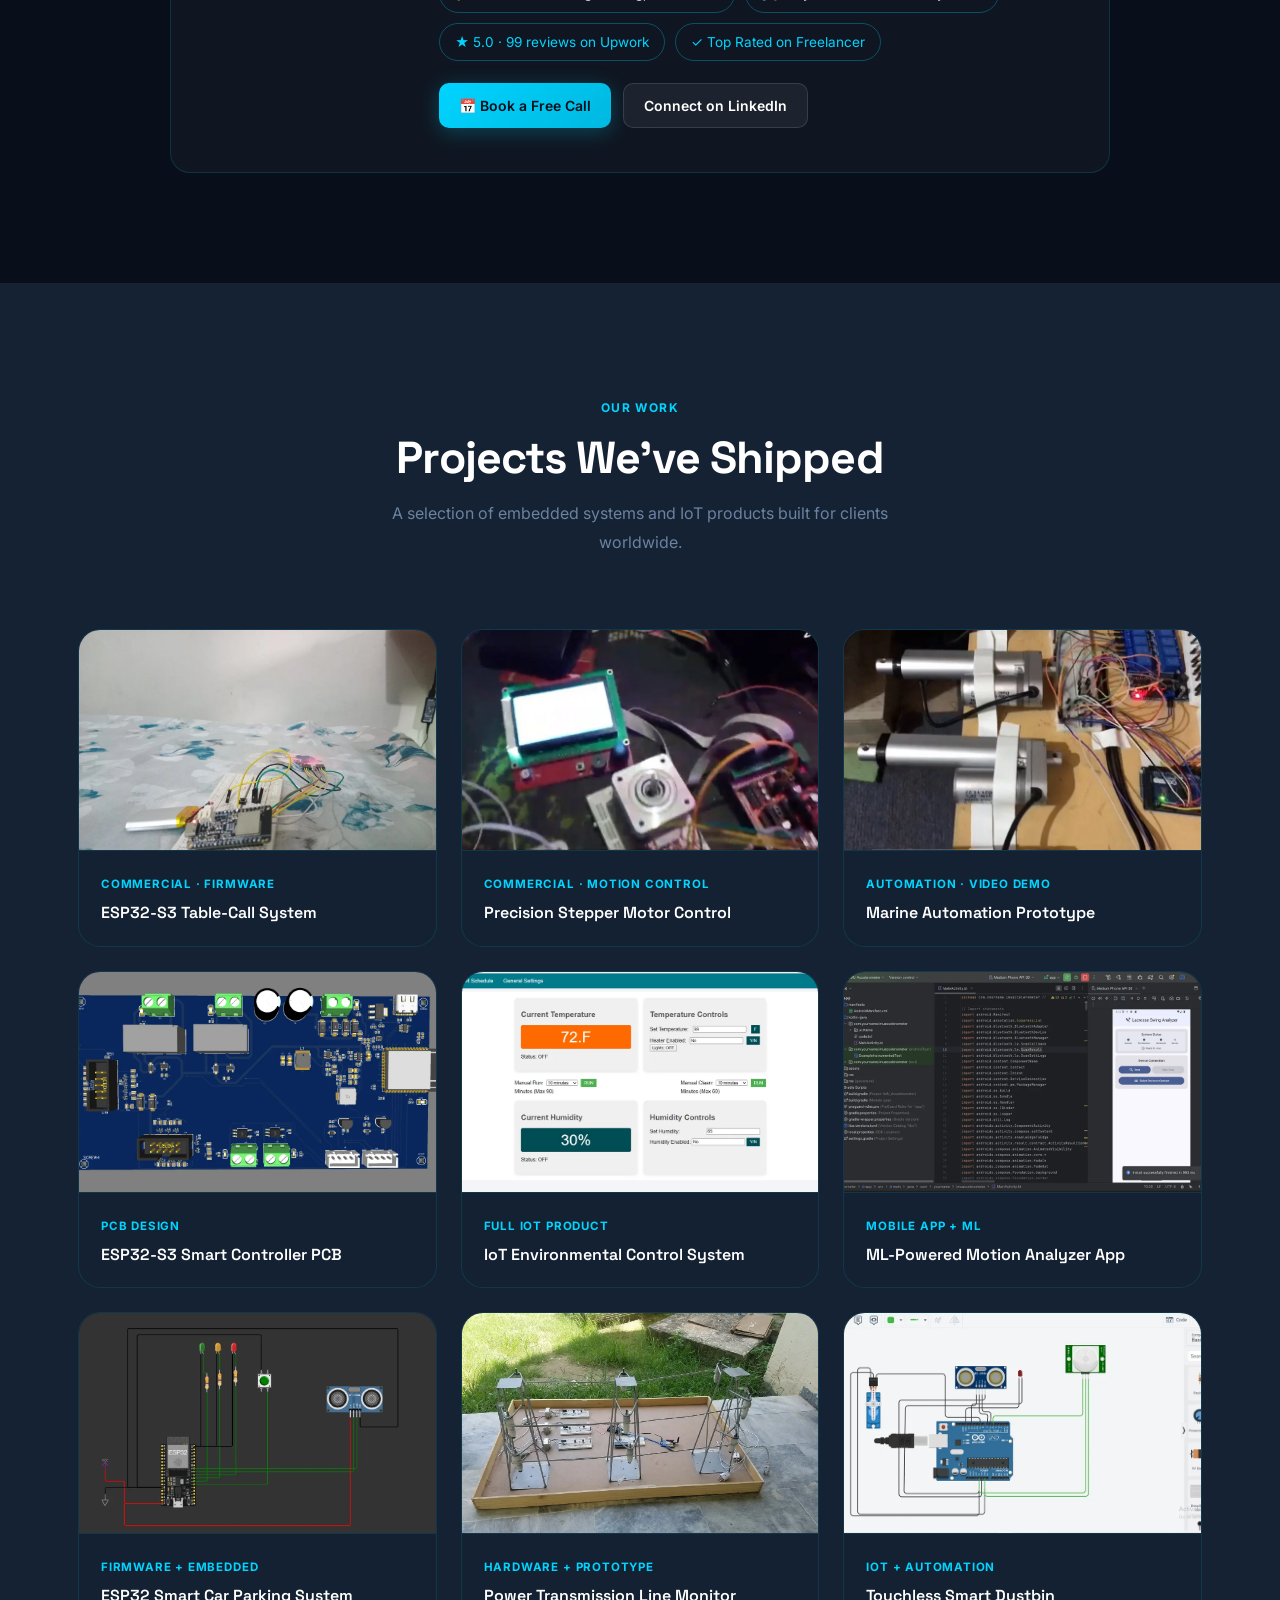
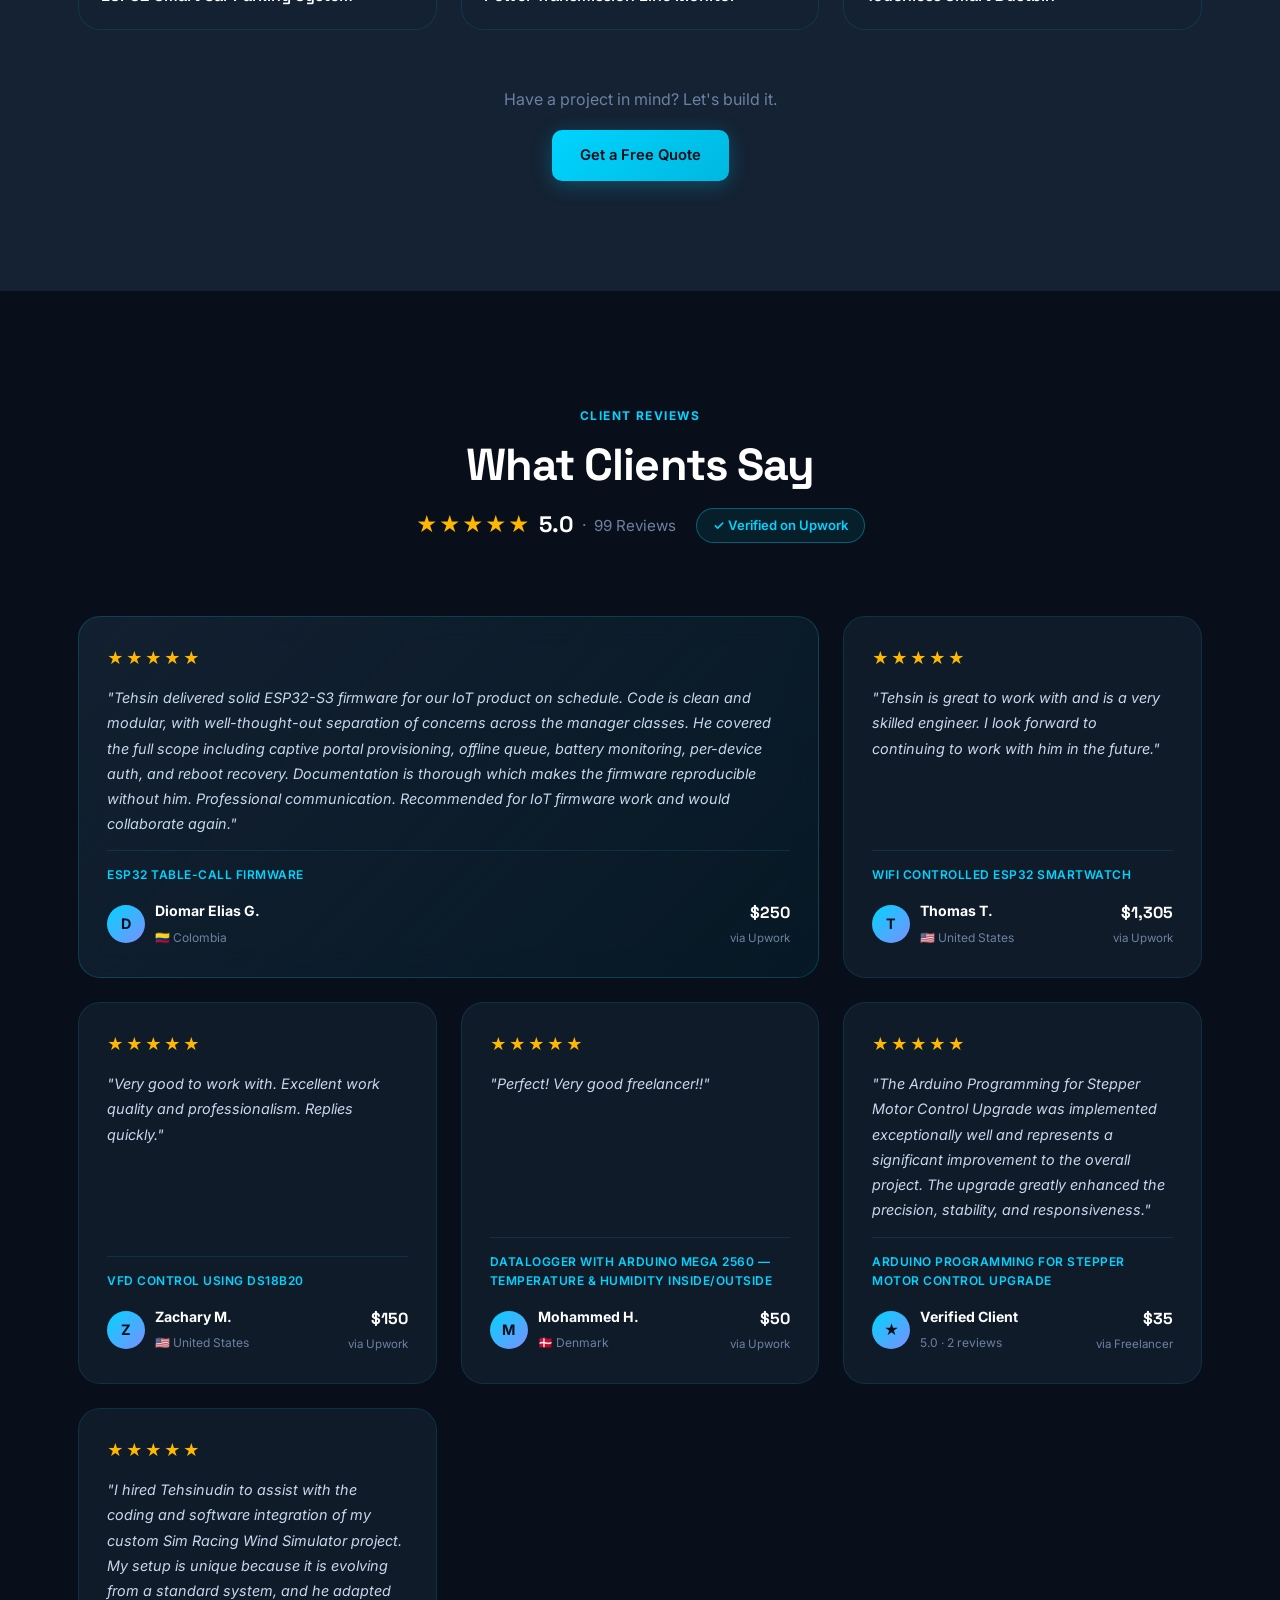
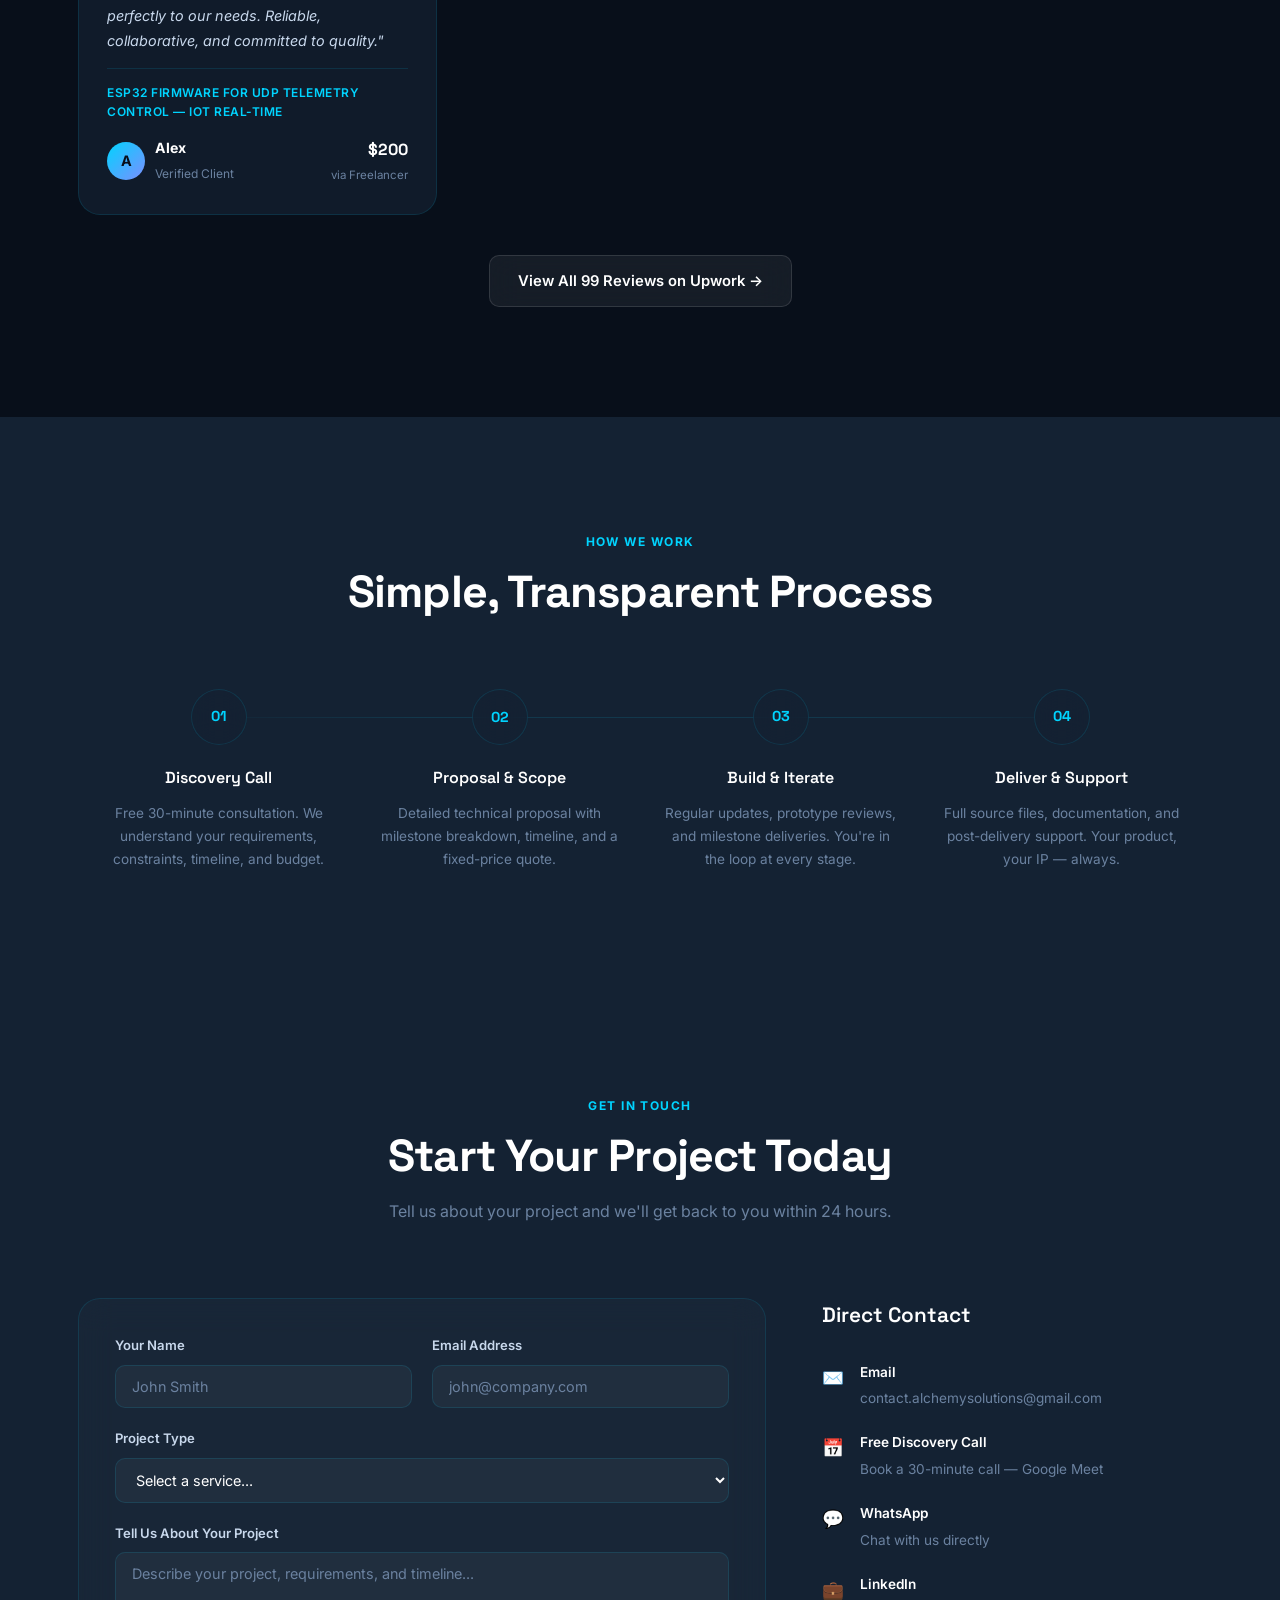
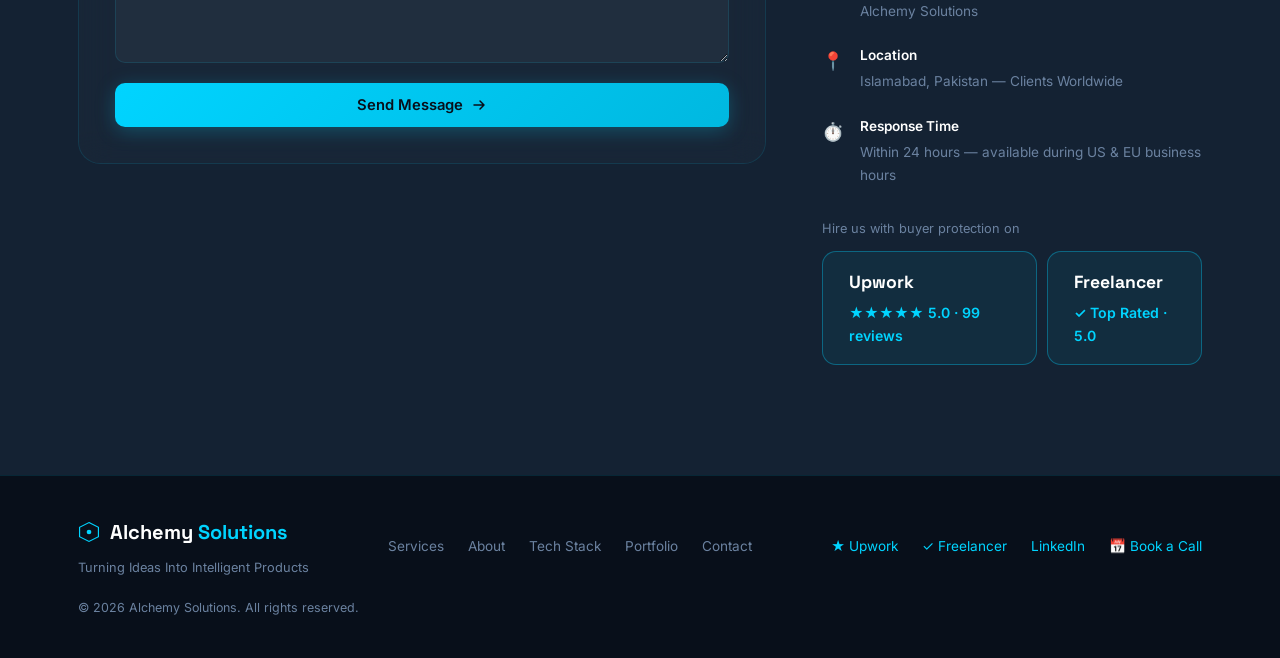
==== commit b4150372: "Add 3 commercial portfolio projects with video demos - ESP32-S3 Table-Call System: commercial firmwa" ====
--- a/index.html
+++ b/index.html
@@ -395,6 +395,45 @@
       </div>
       <div class="portfolio-grid">
 
+        <a href="projects/table-call.html" class="portfolio-card reveal">
+          <div class="portfolio-img">
+            <img src="assets/img/table-call.webp" alt="ESP32-S3 Table-Call System Firmware" width="1200" height="900" loading="lazy" />
+            <div class="portfolio-overlay">
+              <span>View Project →</span>
+            </div>
+          </div>
+          <div class="portfolio-label">
+            <span class="portfolio-tag">Commercial · Firmware</span>
+            <h3>ESP32-S3 Table-Call System</h3>
+          </div>
+        </a>
+
+        <a href="projects/stepper-motor.html" class="portfolio-card reveal">
+          <div class="portfolio-img">
+            <img src="assets/img/stepper-motor.webp" alt="Precision Stepper Motor Control Upgrade" width="800" height="451" loading="lazy" />
+            <div class="portfolio-overlay">
+              <span>▶ Watch Demo →</span>
+            </div>
+          </div>
+          <div class="portfolio-label">
+            <span class="portfolio-tag">Commercial · Motion Control</span>
+            <h3>Precision Stepper Motor Control</h3>
+          </div>
+        </a>
+
+        <a href="projects/boats-automation.html" class="portfolio-card reveal">
+          <div class="portfolio-img">
+            <img src="assets/img/boats-automation.webp" alt="Marine Automation Prototype" width="800" height="453" loading="lazy" />
+            <div class="portfolio-overlay">
+              <span>▶ Watch Demo →</span>
+            </div>
+          </div>
+          <div class="portfolio-label">
+            <span class="portfolio-tag">Automation · Video Demo</span>
+            <h3>Marine Automation Prototype</h3>
+          </div>
+        </a>
+
         <a href="projects/esp32-pcb.html" class="portfolio-card reveal">
           <div class="portfolio-img">
             <img src="assets/img/pcb-esp32s3.webp" width="1094" height="606" alt="ESP32-S3 Custom PCB Design" loading="lazy" />
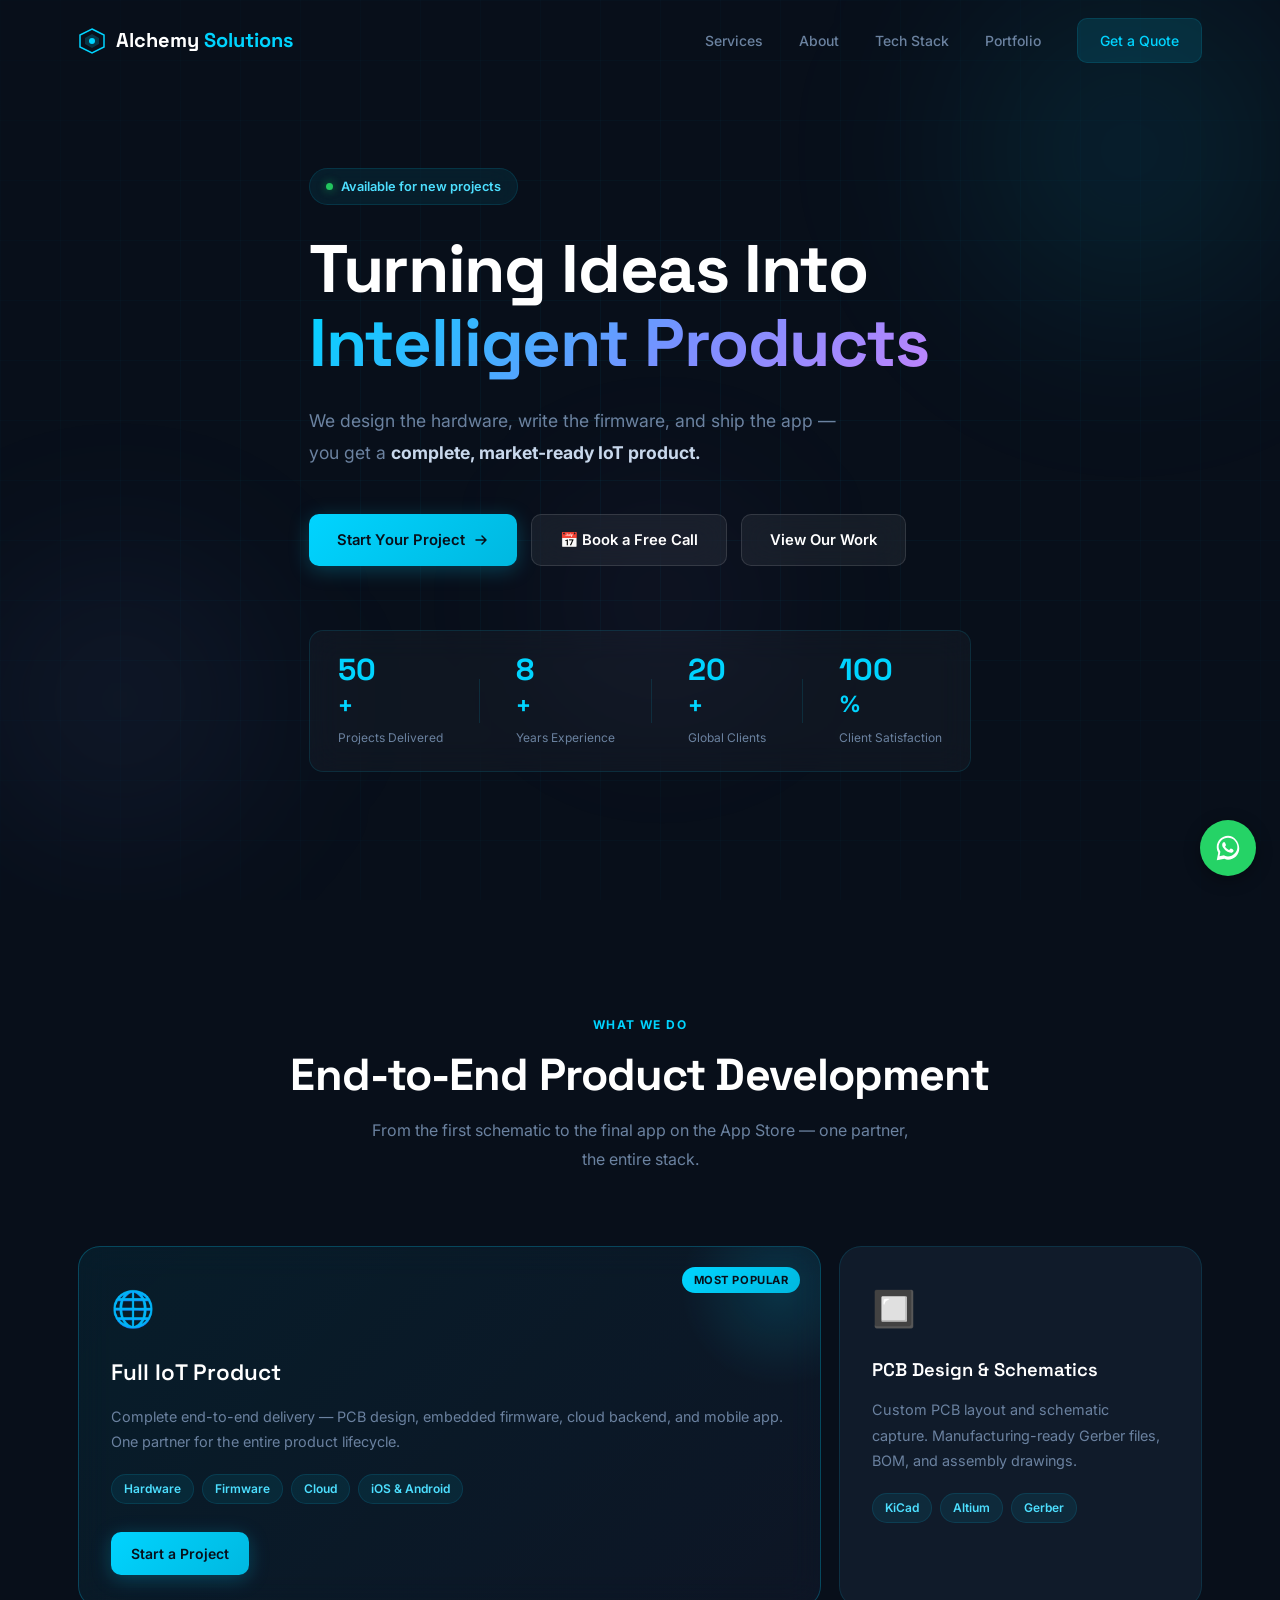
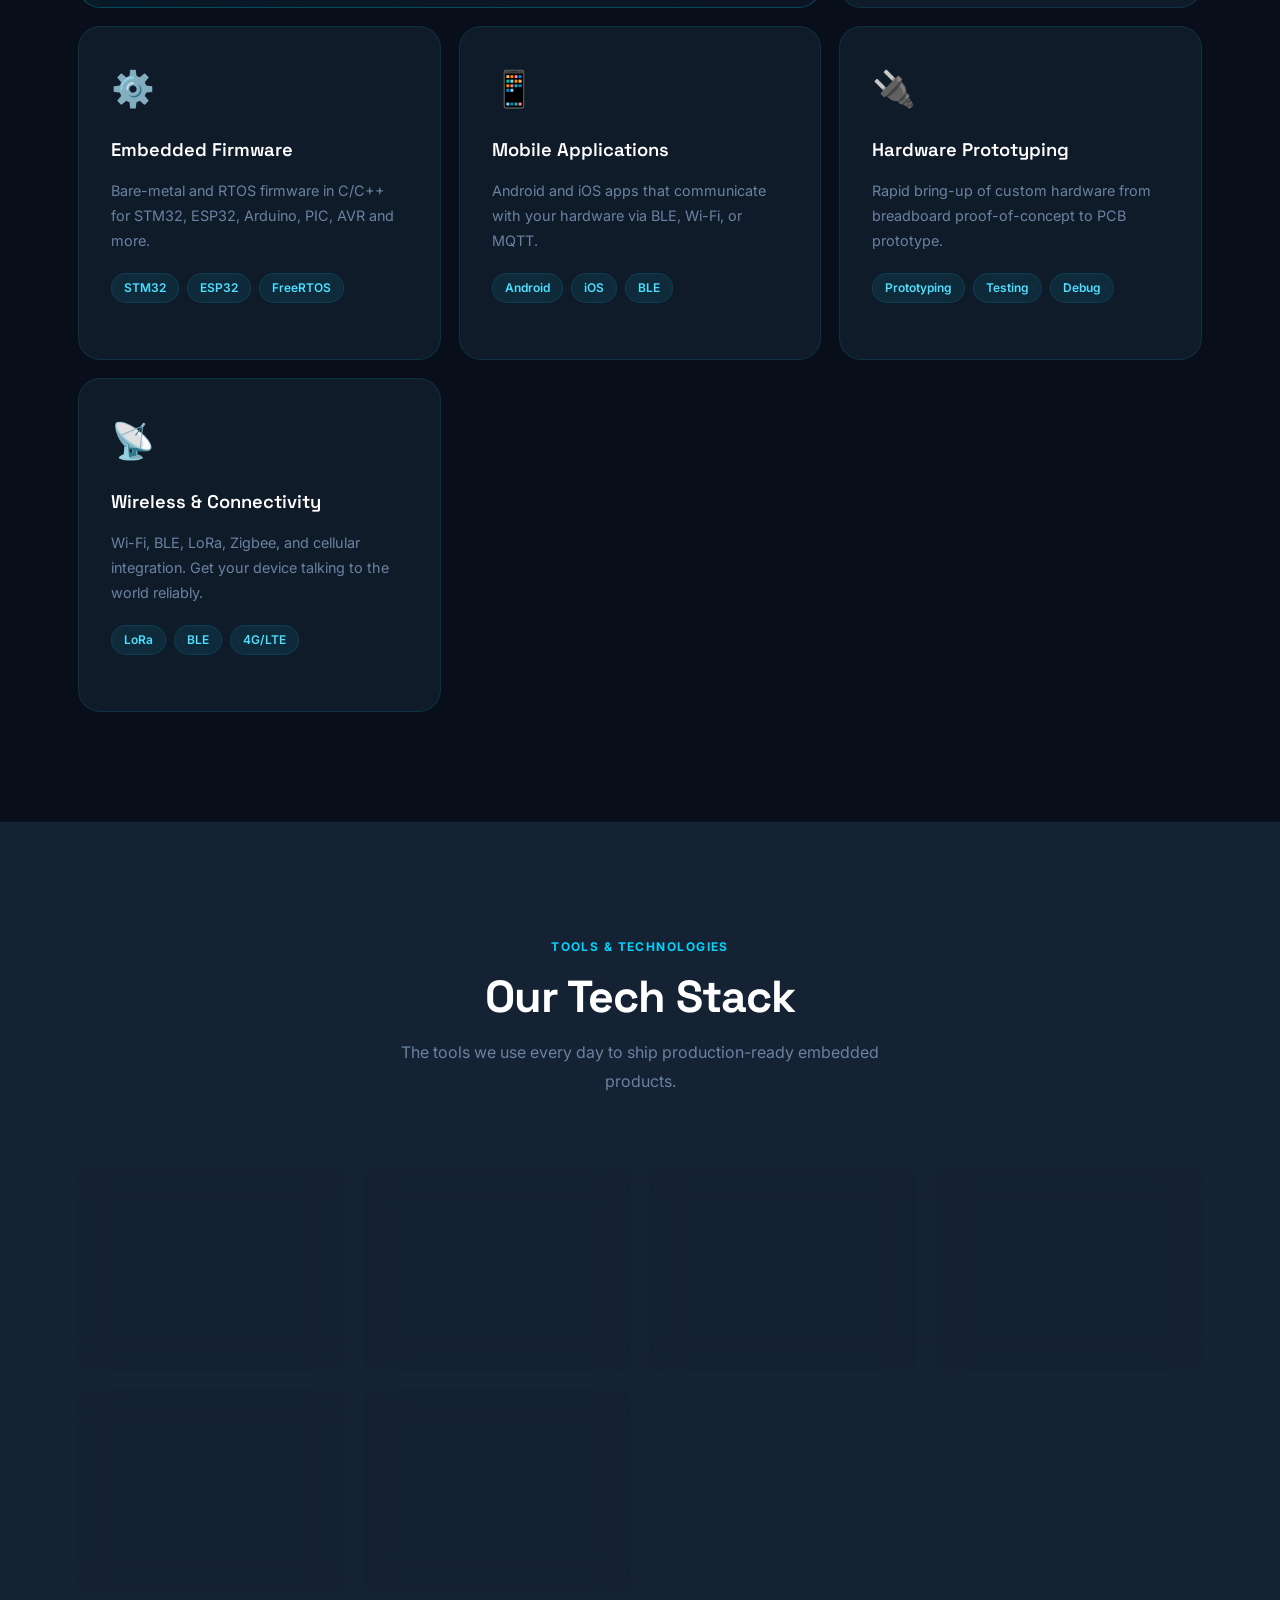
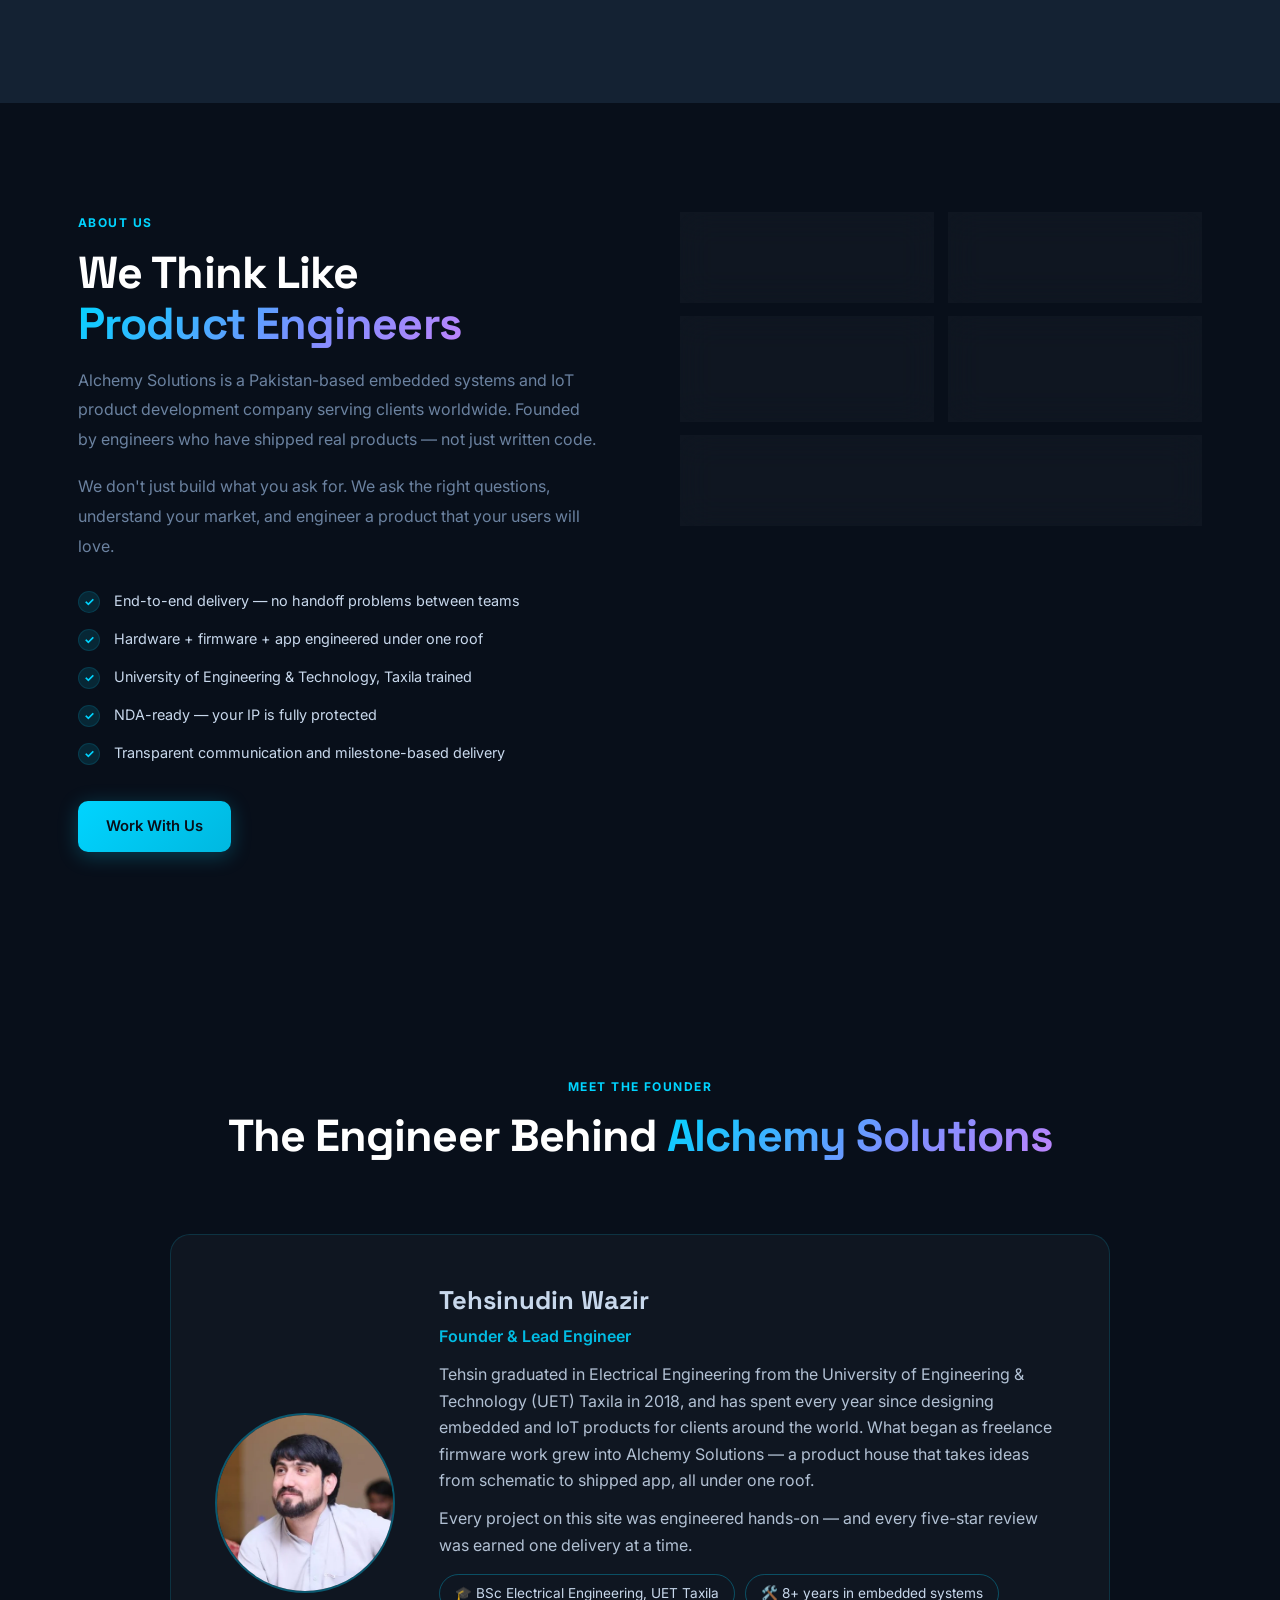
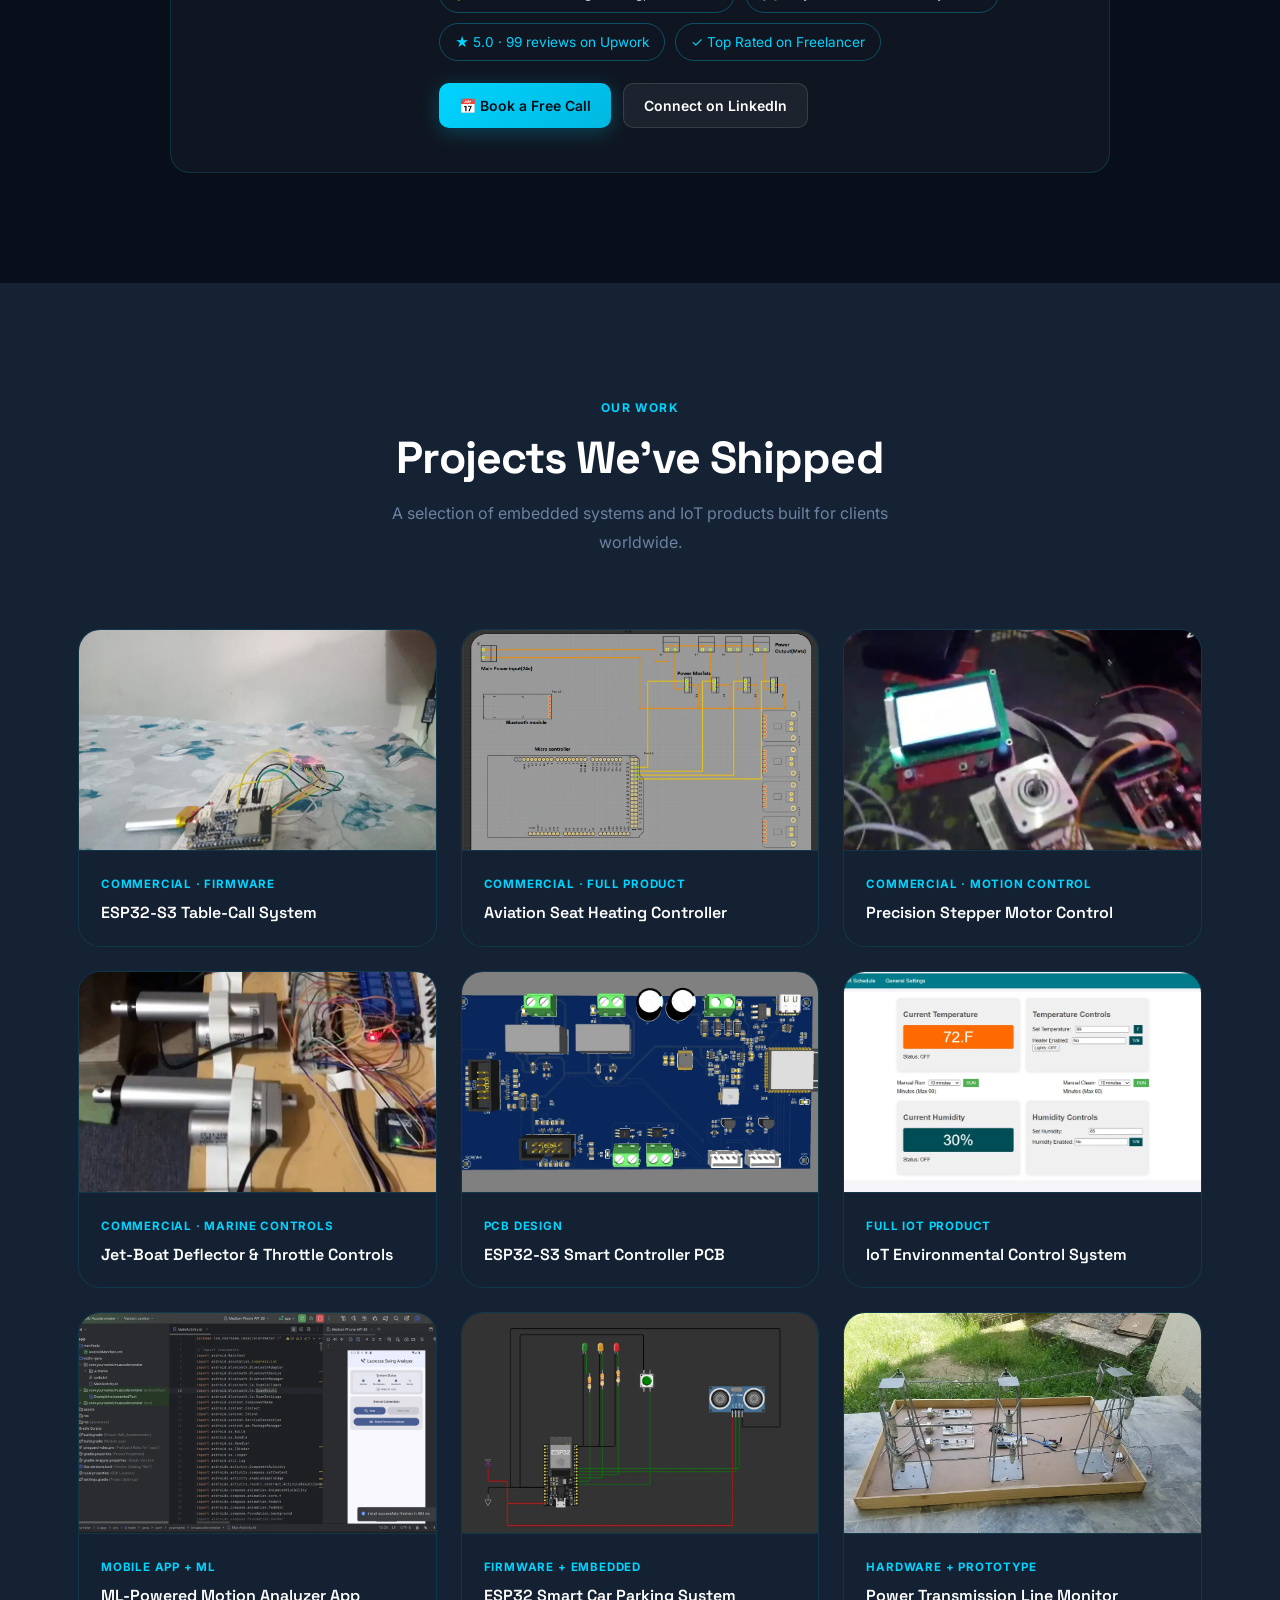
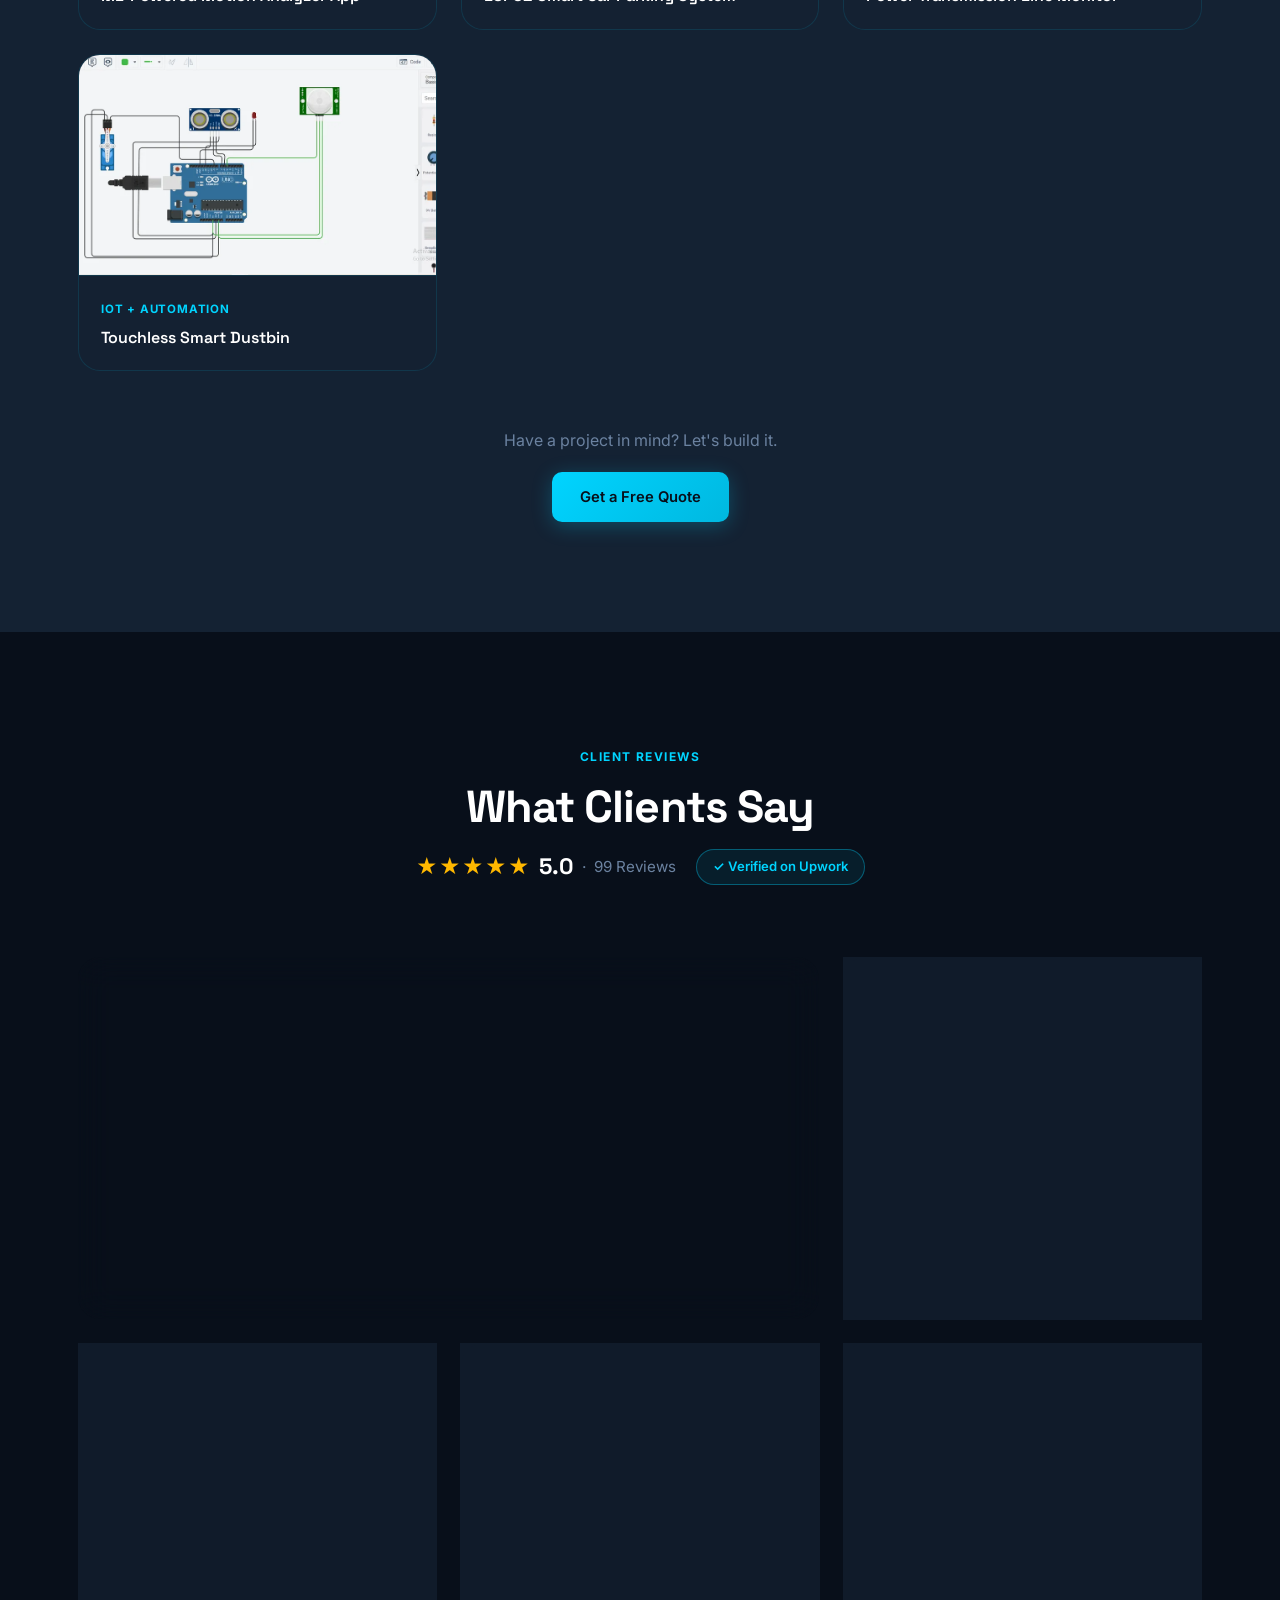
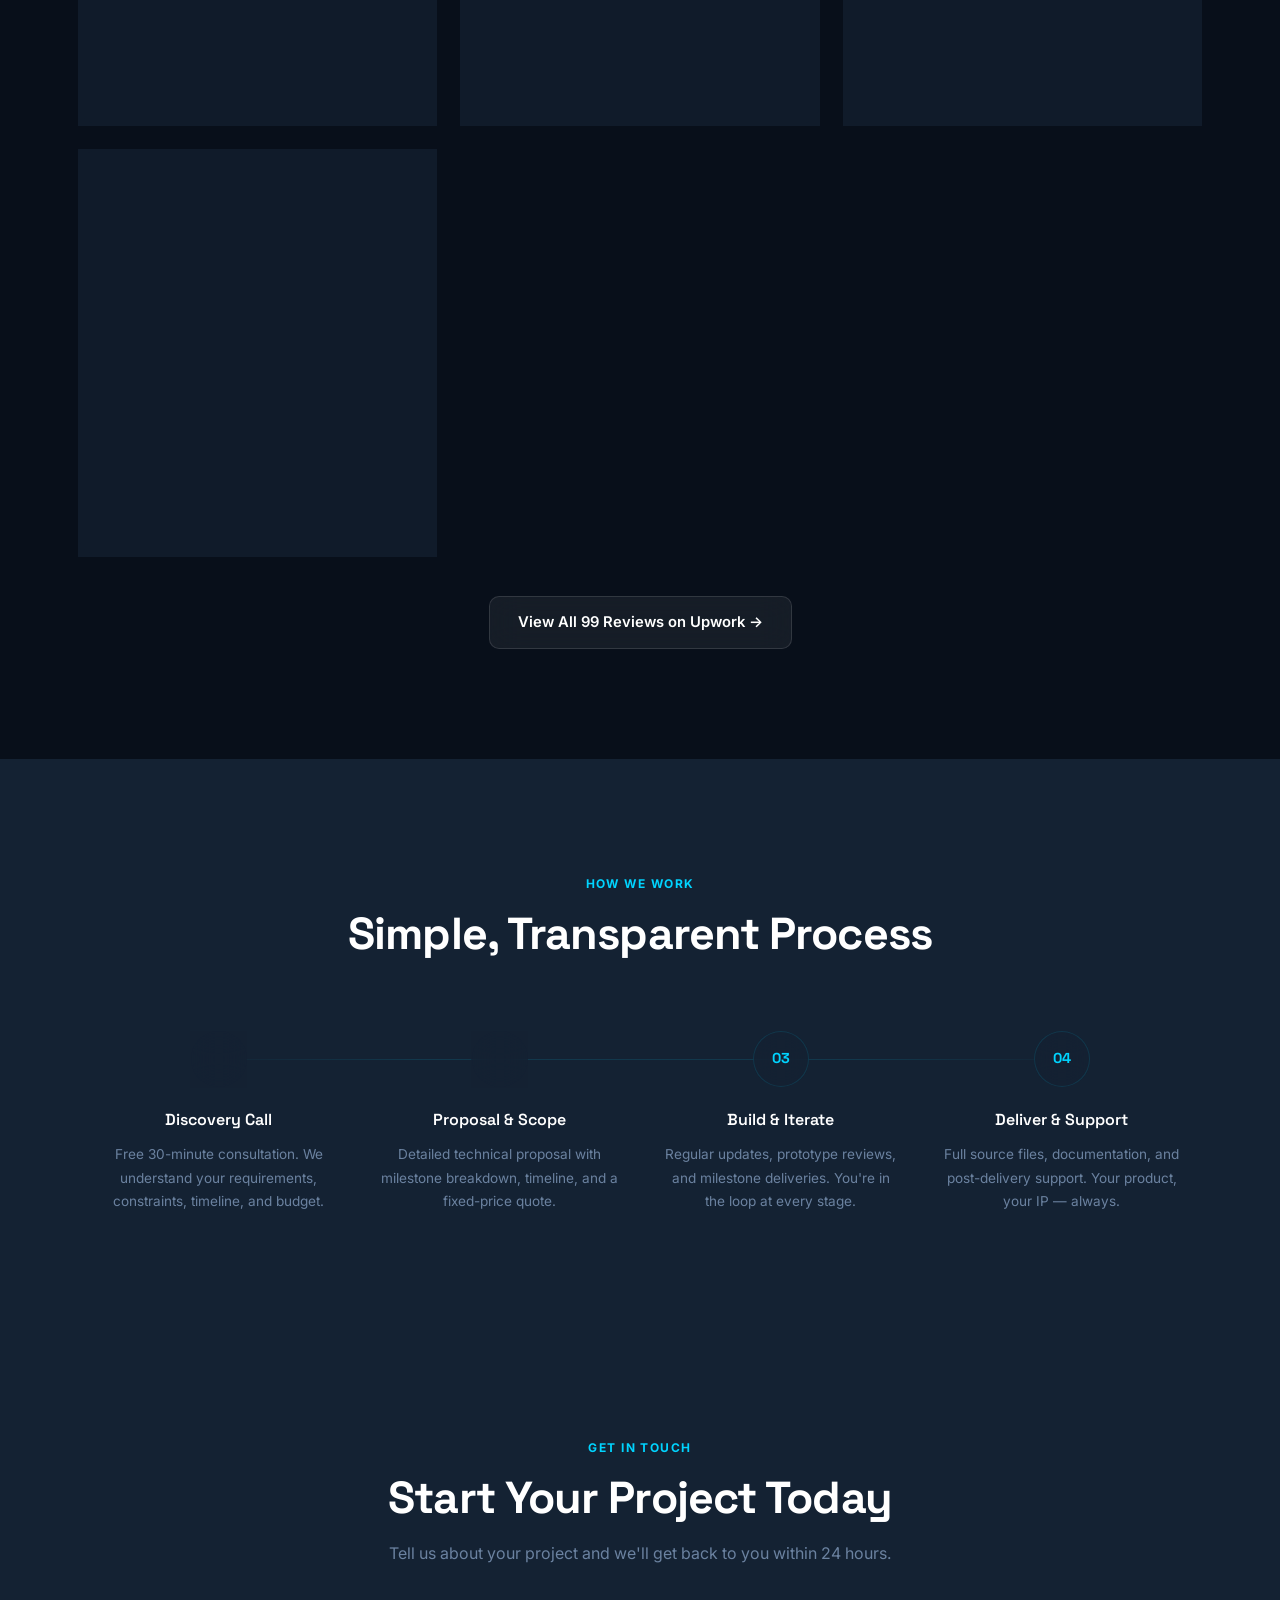
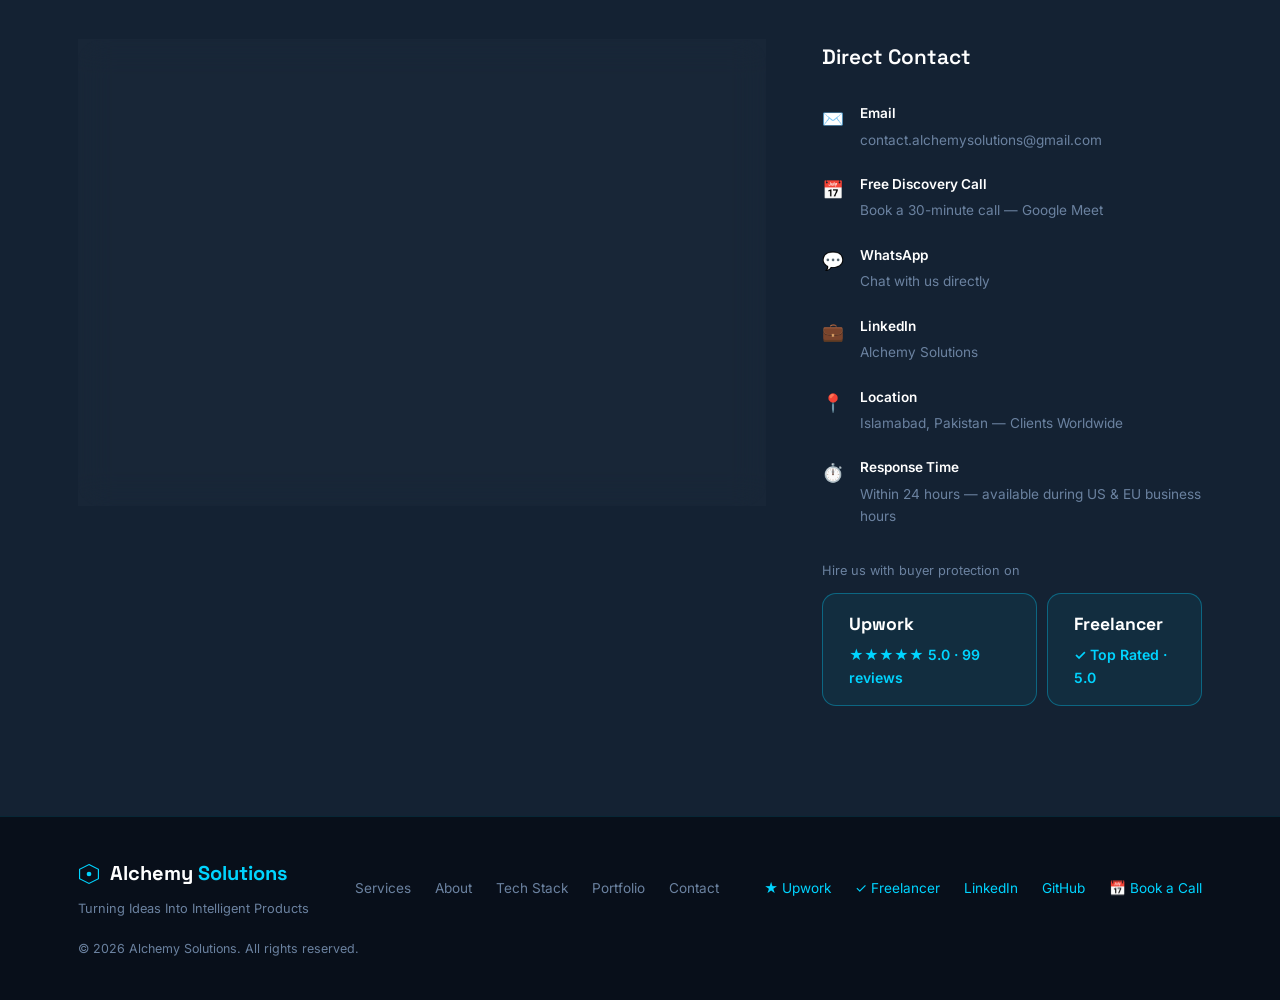
==== commit 14f5fff3: "Add Aviation Seat Heating case study; upgrade jet-boat page with real project details - New: quest-s" ====
--- a/index.html
+++ b/index.html
@@ -408,6 +408,19 @@
           </div>
         </a>
 
+        <a href="projects/quest-seat.html" class="portfolio-card reveal">
+          <div class="portfolio-img">
+            <img src="assets/img/quest-seat-pcb.webp" alt="Aviation Seat Heating Controller PCB" width="1204" height="815" loading="lazy" />
+            <div class="portfolio-overlay">
+              <span>View Project →</span>
+            </div>
+          </div>
+          <div class="portfolio-label">
+            <span class="portfolio-tag">Commercial · Full Product</span>
+            <h3>Aviation Seat Heating Controller</h3>
+          </div>
+        </a>
+
         <a href="projects/stepper-motor.html" class="portfolio-card reveal">
           <div class="portfolio-img">
             <img src="assets/img/stepper-motor.webp" alt="Precision Stepper Motor Control Upgrade" width="800" height="451" loading="lazy" />
@@ -429,8 +442,8 @@
             </div>
           </div>
           <div class="portfolio-label">
-            <span class="portfolio-tag">Automation · Video Demo</span>
-            <h3>Marine Automation Prototype</h3>
+            <span class="portfolio-tag">Commercial · Marine Controls</span>
+            <h3>Jet-Boat Deflector &amp; Throttle Controls</h3>
           </div>
         </a>
 
@@ -798,6 +811,7 @@
         <a href="https://www.upwork.com/freelancers/tehsinudin" target="_blank" rel="noopener">★ Upwork</a>
         <a href="https://www.freelancer.pk/u/TopRated209" target="_blank" rel="noopener">✓ Freelancer</a>
         <a href="https://linkedin.com/company/alchemysolutionstech" target="_blank" rel="noopener">LinkedIn</a>
+        <a href="https://github.com/AlchemySolutionsIO" target="_blank" rel="noopener">GitHub</a>
         <a href="https://calendar.app.google/hEg9Vk82VSViWGEs9" target="_blank" rel="noopener">📅 Book a Call</a>
       </nav>
       <p class="footer-copy">© 2026 Alchemy Solutions. All rights reserved.</p>
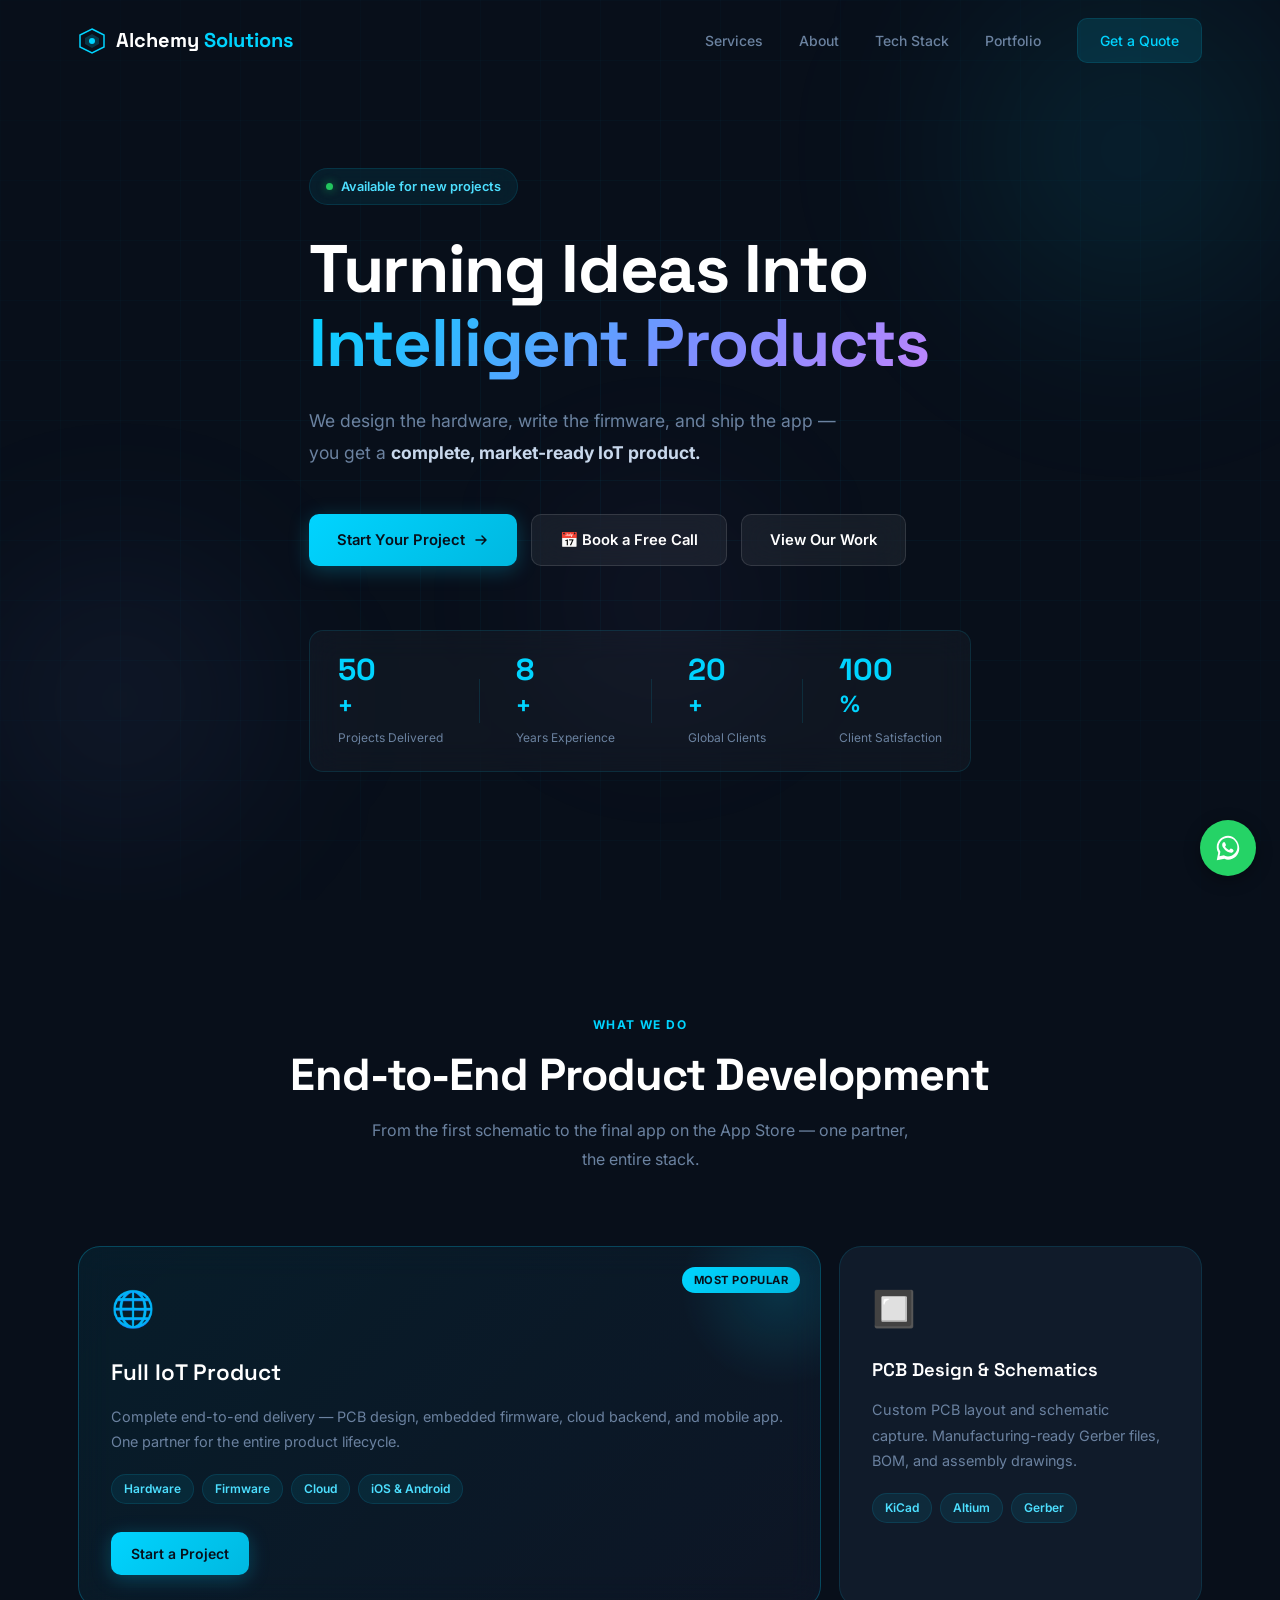
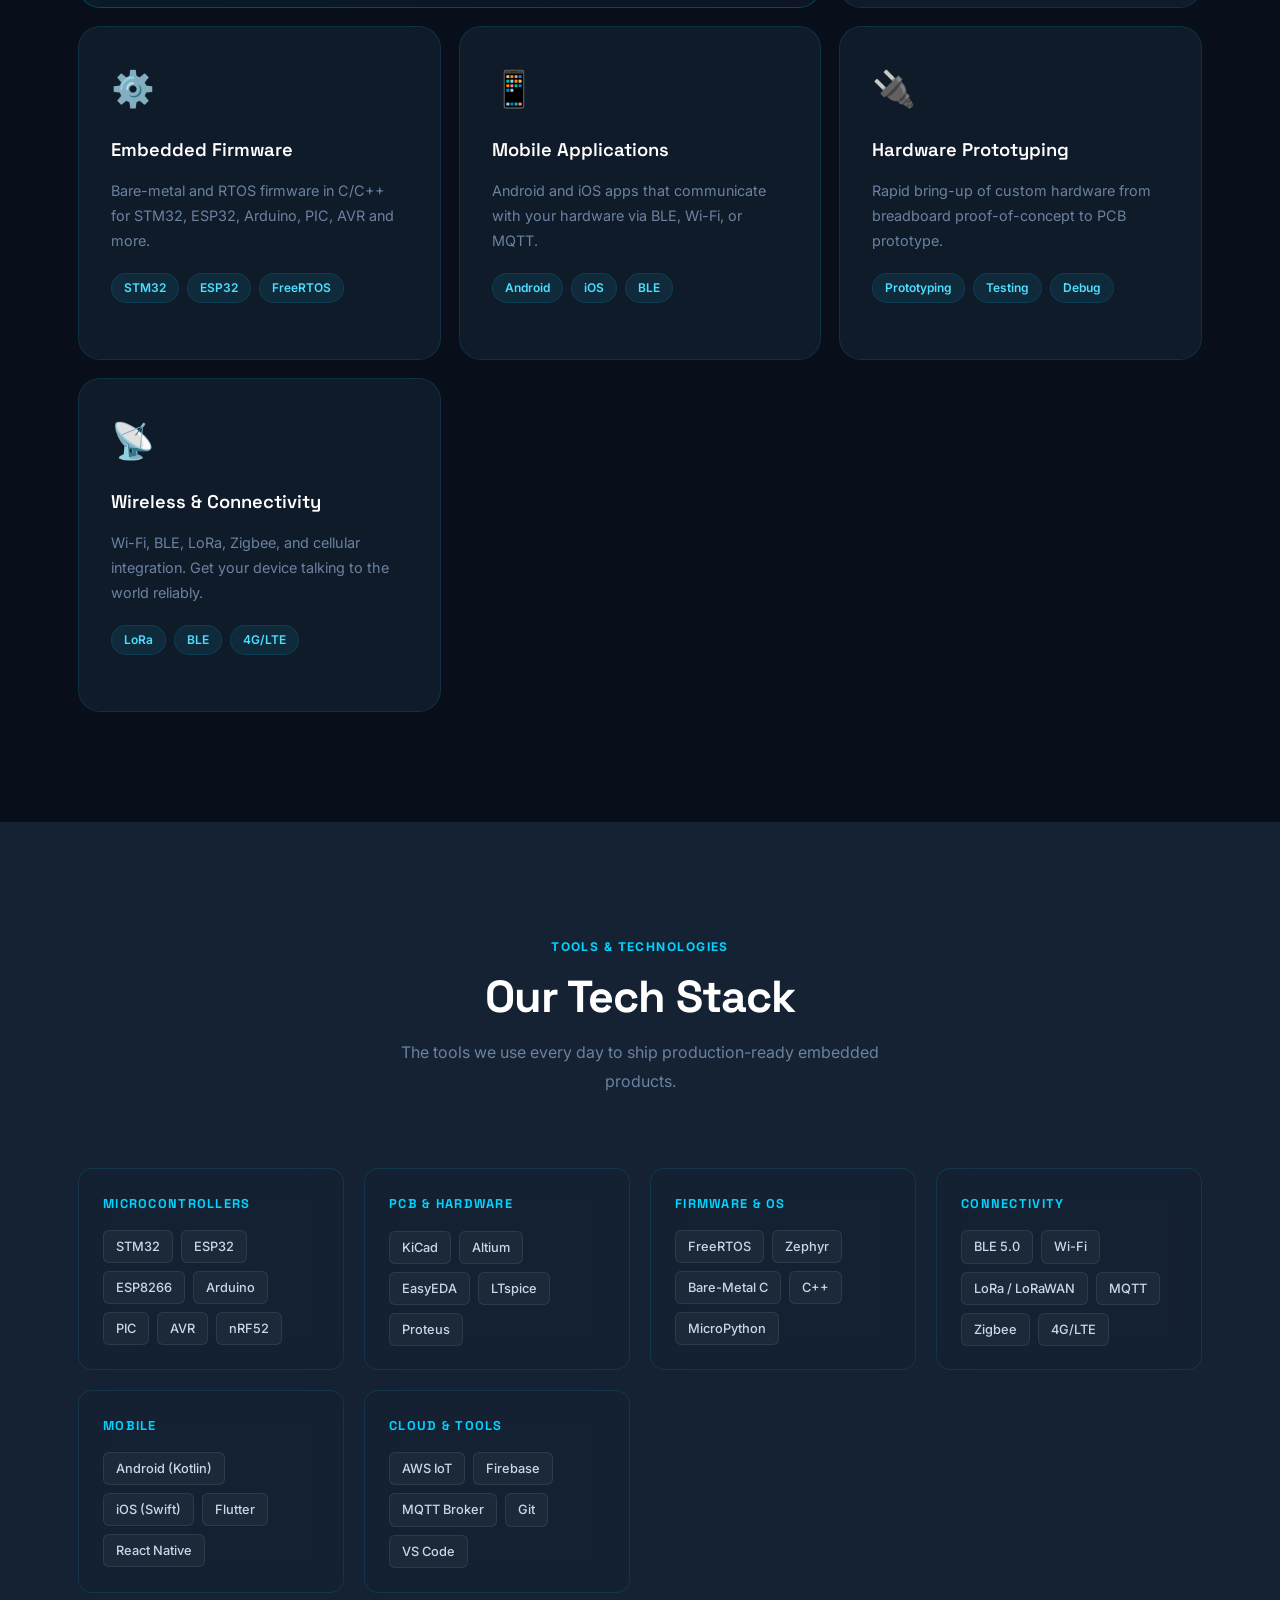
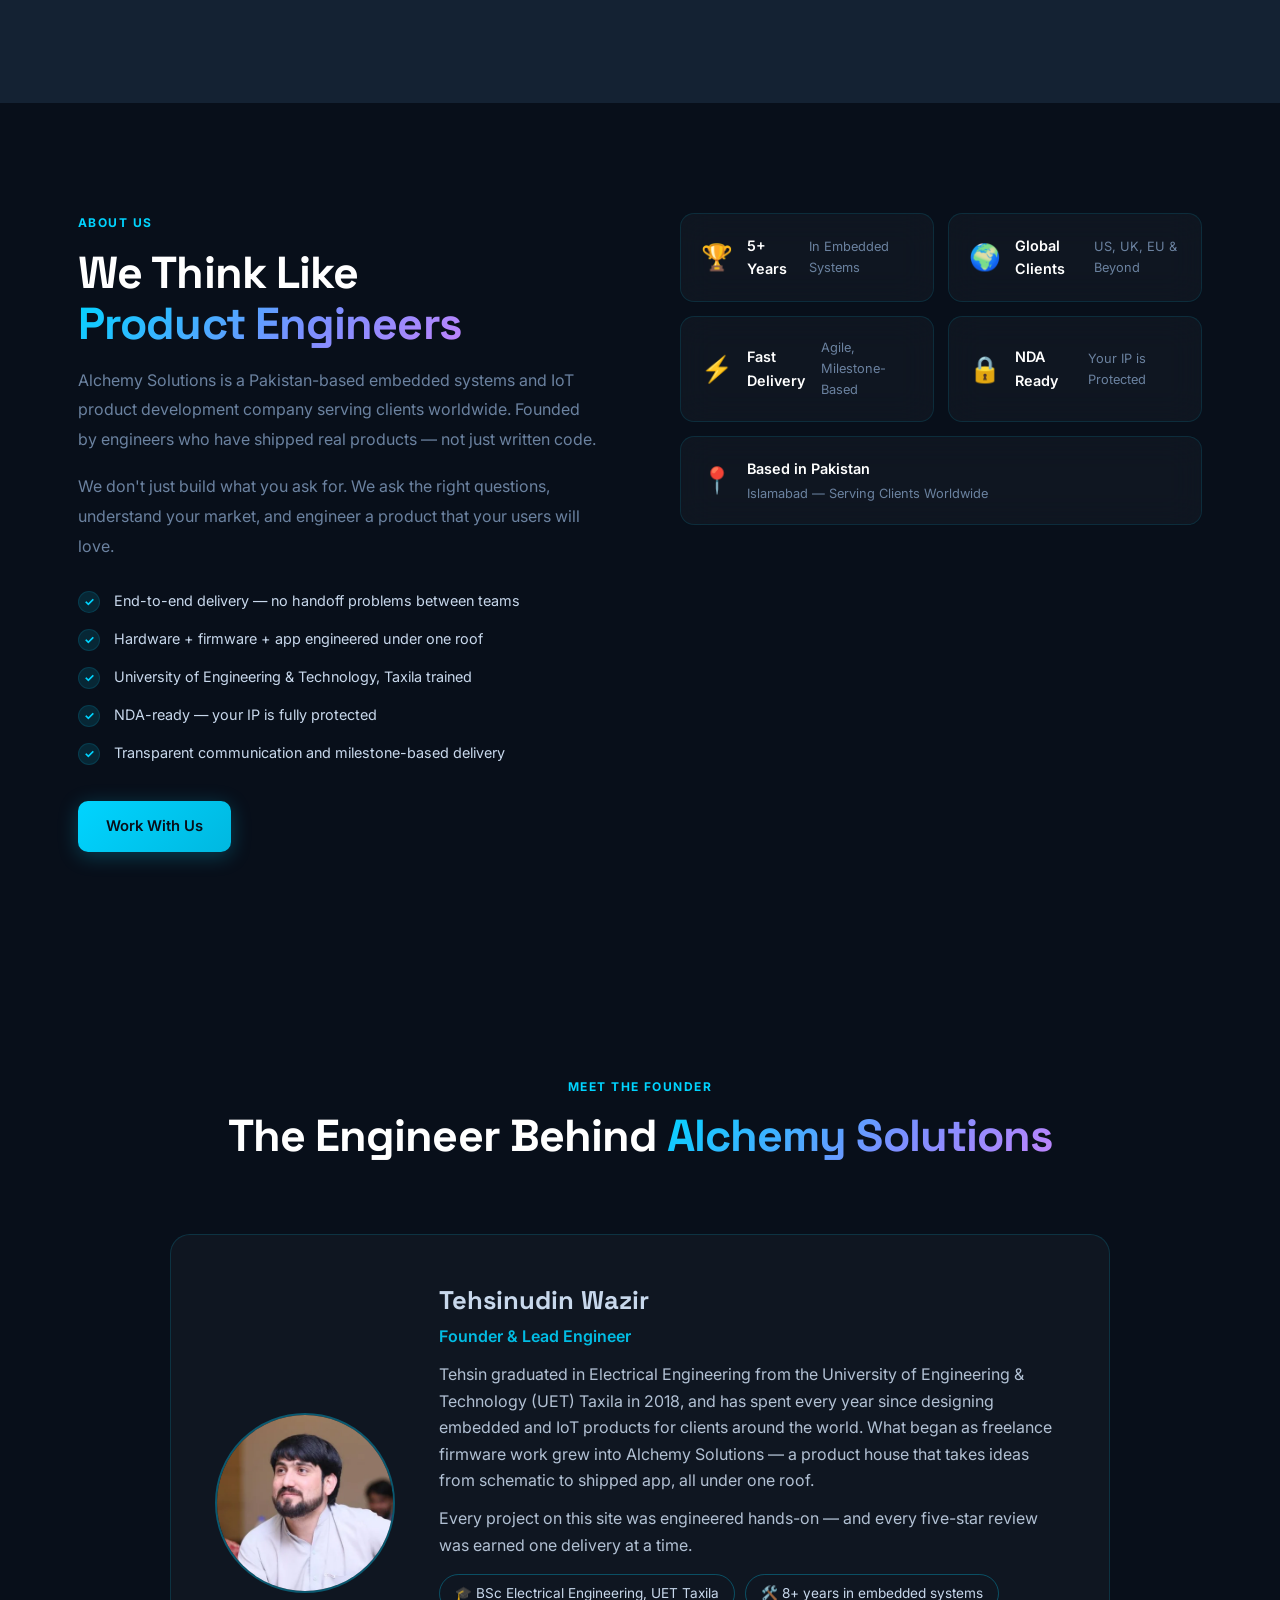
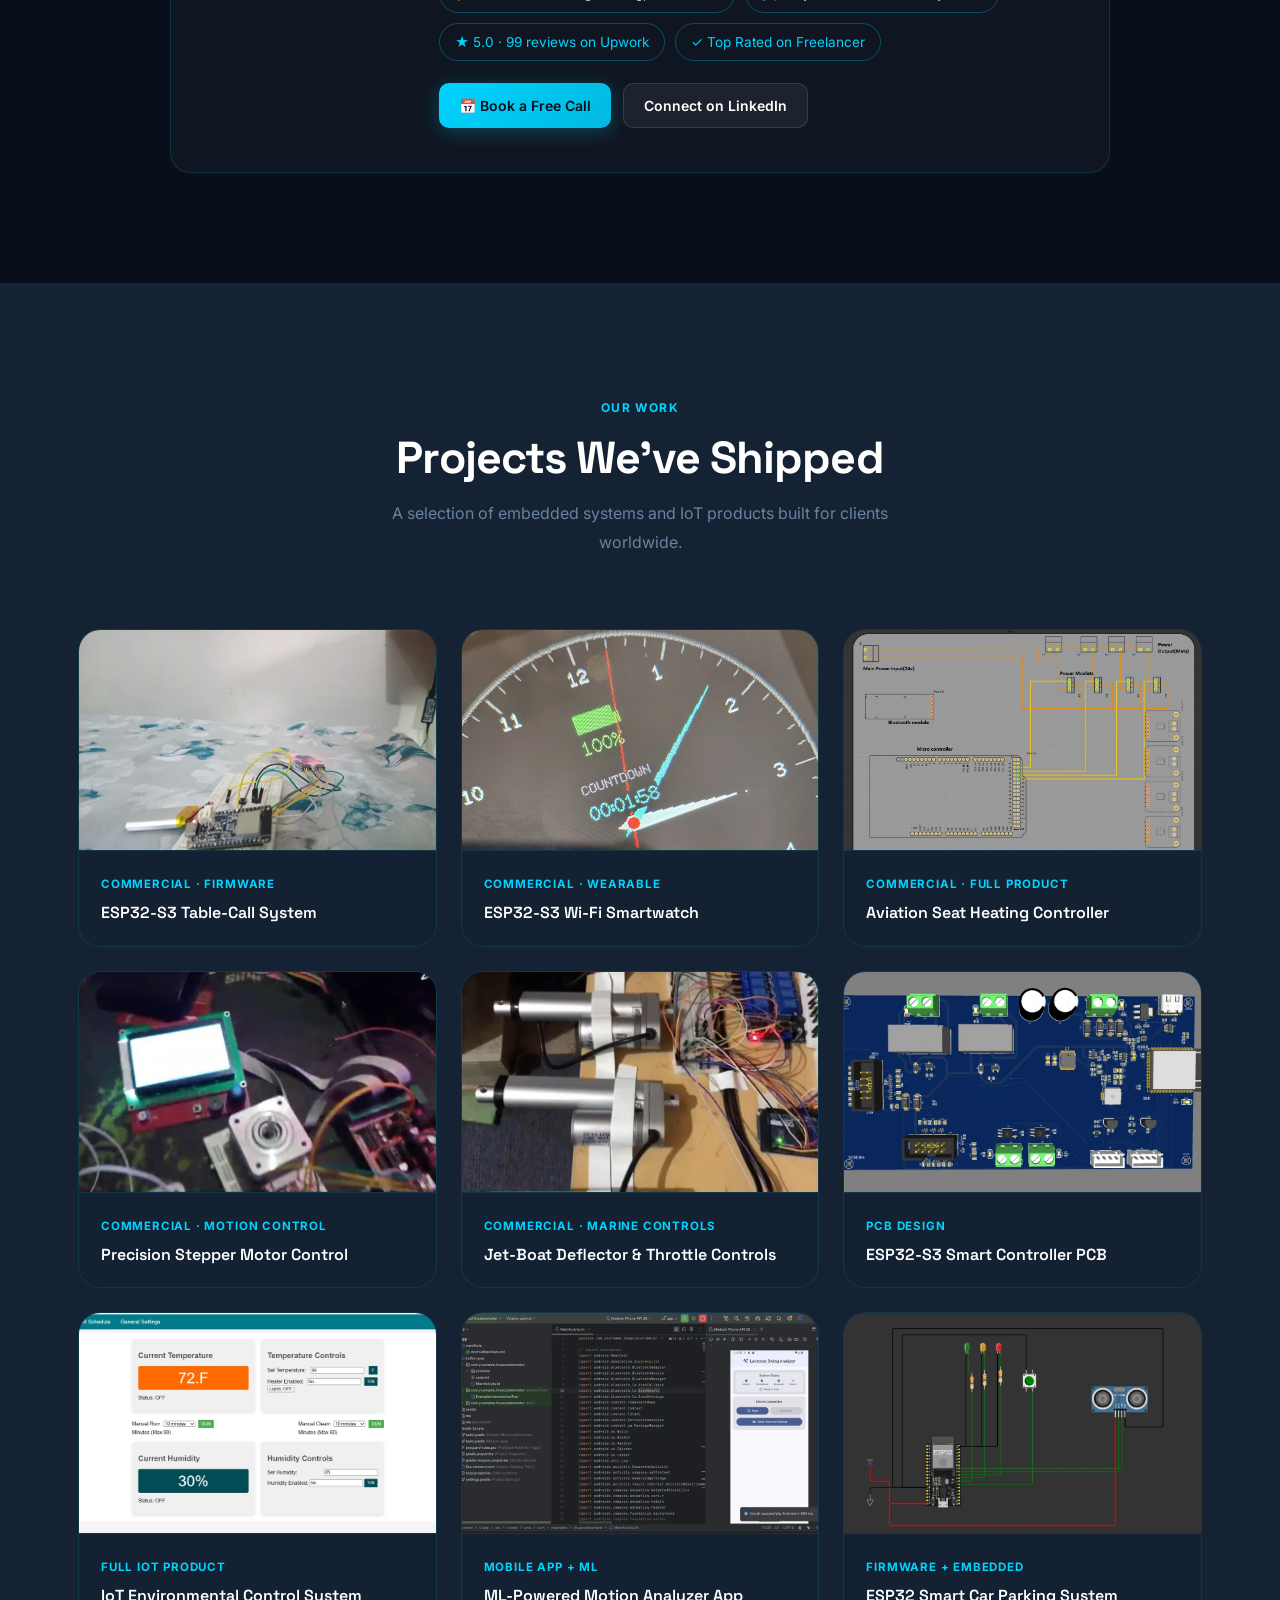
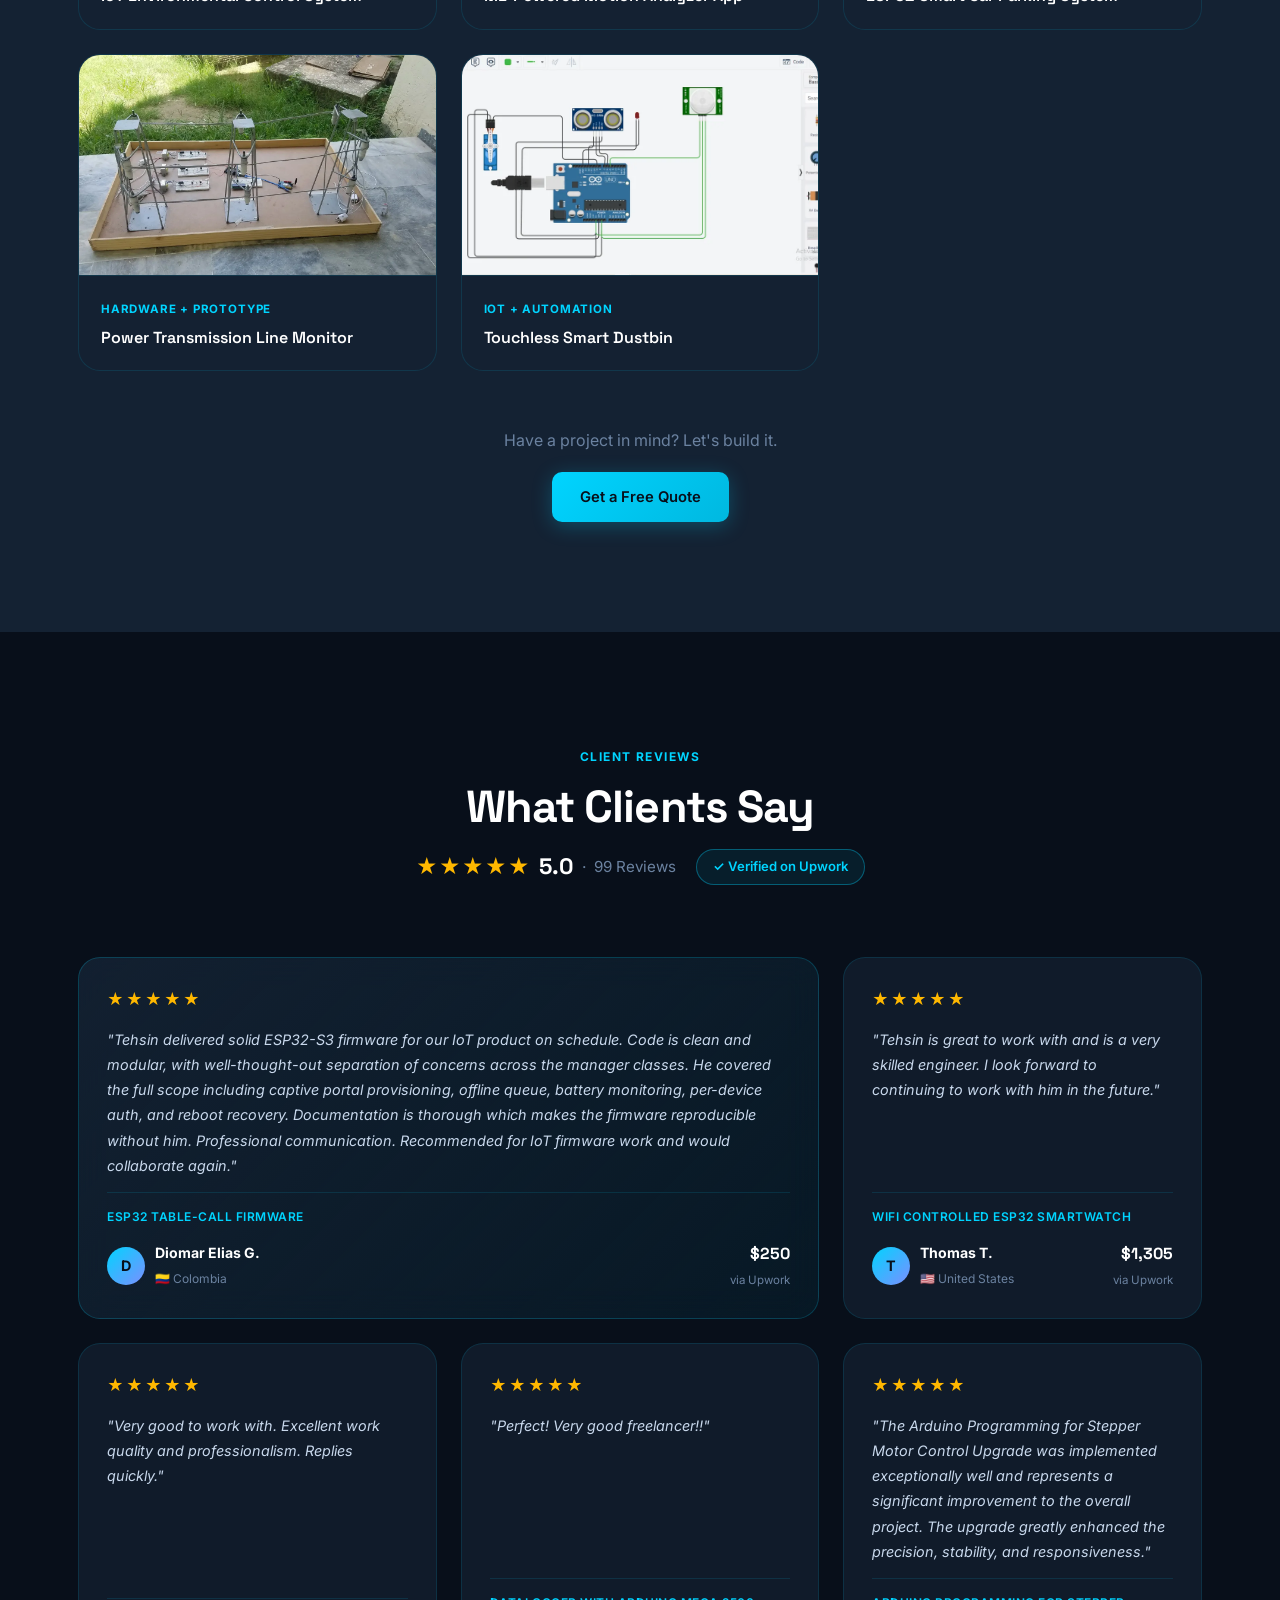
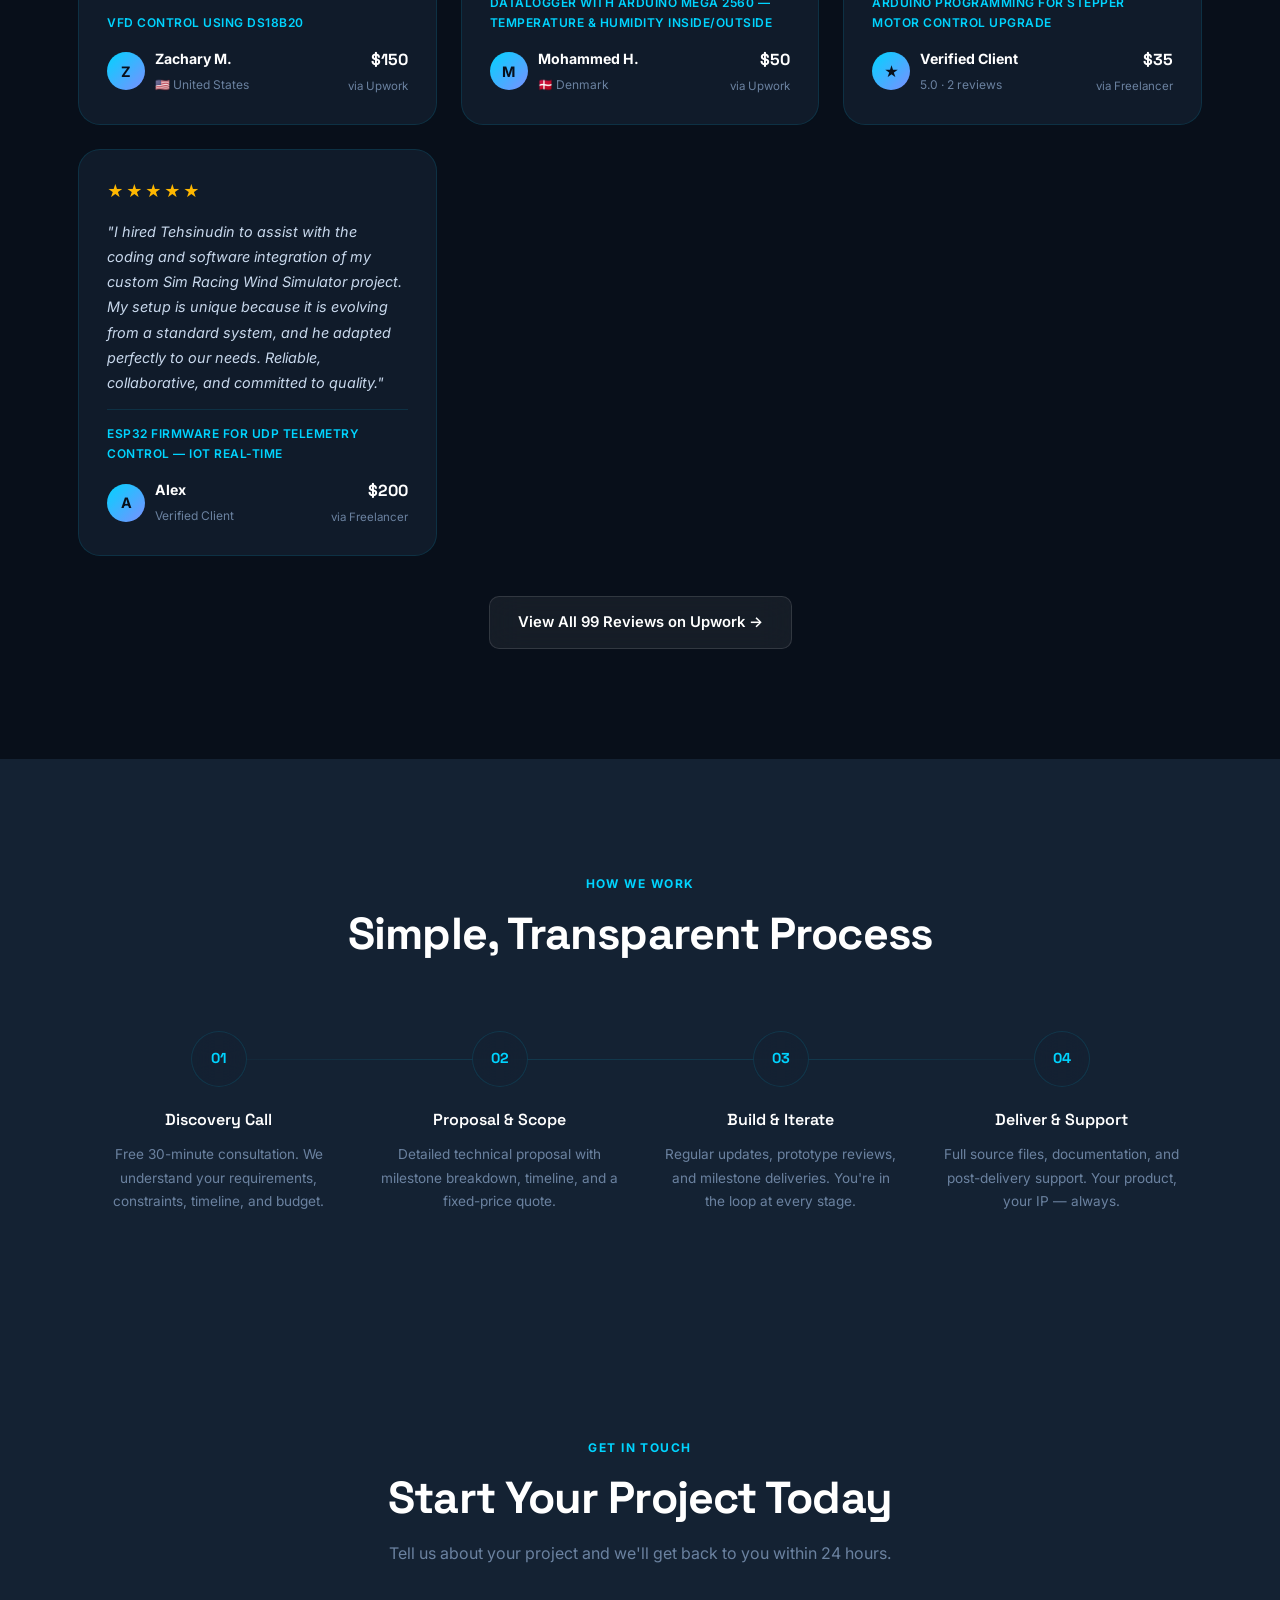
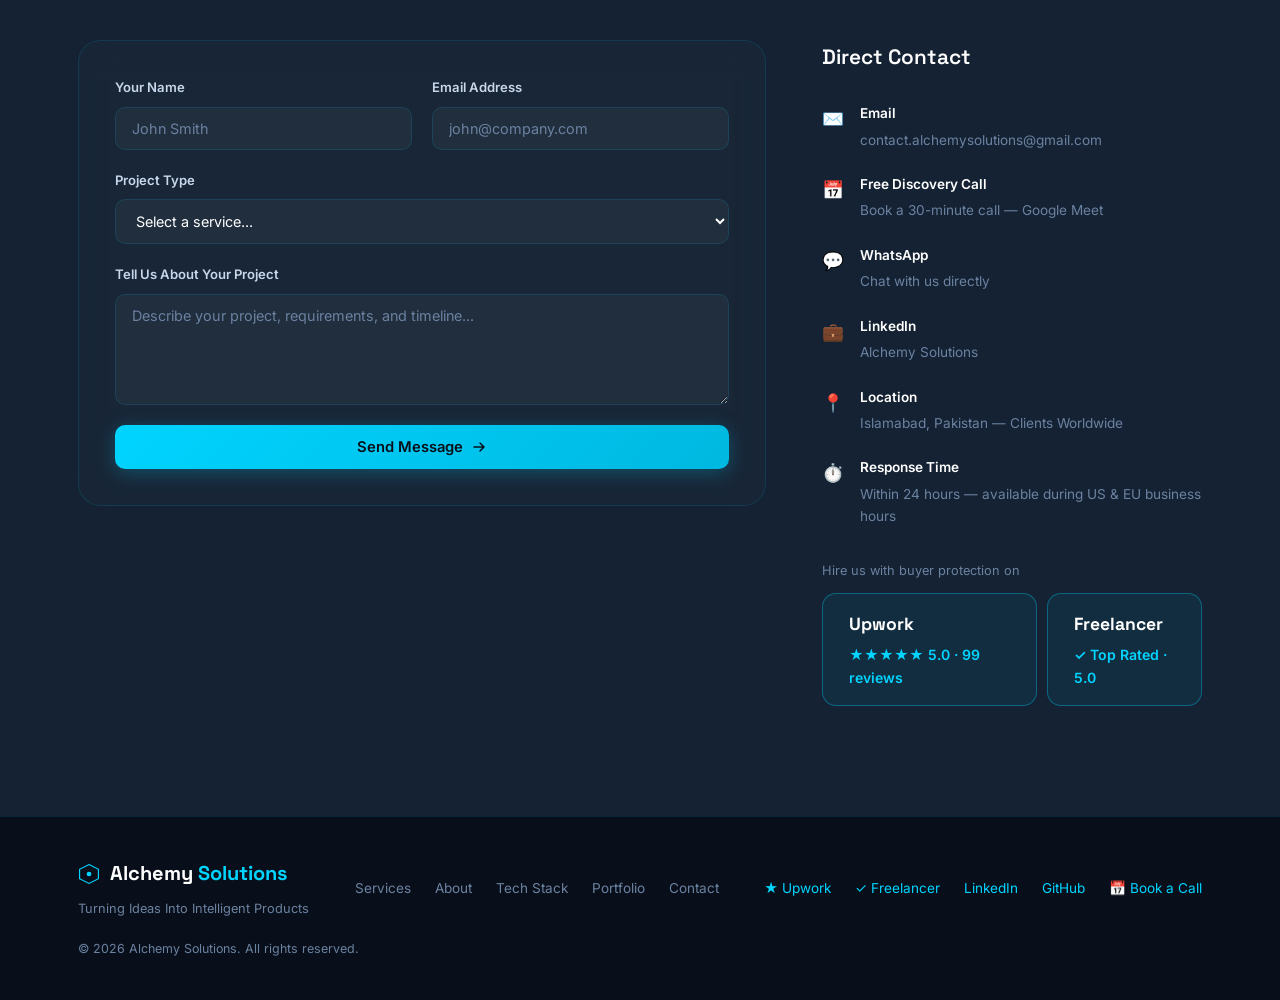
==== commit 74a0d36e: "Add ESP32-S3 smartwatch case study; correct jet-boat page with real system details - New: esp32-watc" ====
--- a/index.html
+++ b/index.html
@@ -408,6 +408,19 @@
           </div>
         </a>
 
+        <a href="projects/esp32-watch.html" class="portfolio-card reveal">
+          <div class="portfolio-img">
+            <img src="assets/img/esp32-watch.webp" alt="ESP32-S3 Wi-Fi Smartwatch" width="1200" height="1458" loading="lazy" />
+            <div class="portfolio-overlay">
+              <span>View Project →</span>
+            </div>
+          </div>
+          <div class="portfolio-label">
+            <span class="portfolio-tag">Commercial · Wearable</span>
+            <h3>ESP32-S3 Wi-Fi Smartwatch</h3>
+          </div>
+        </a>
+
         <a href="projects/quest-seat.html" class="portfolio-card reveal">
           <div class="portfolio-img">
             <img src="assets/img/quest-seat-pcb.webp" alt="Aviation Seat Heating Controller PCB" width="1204" height="815" loading="lazy" />
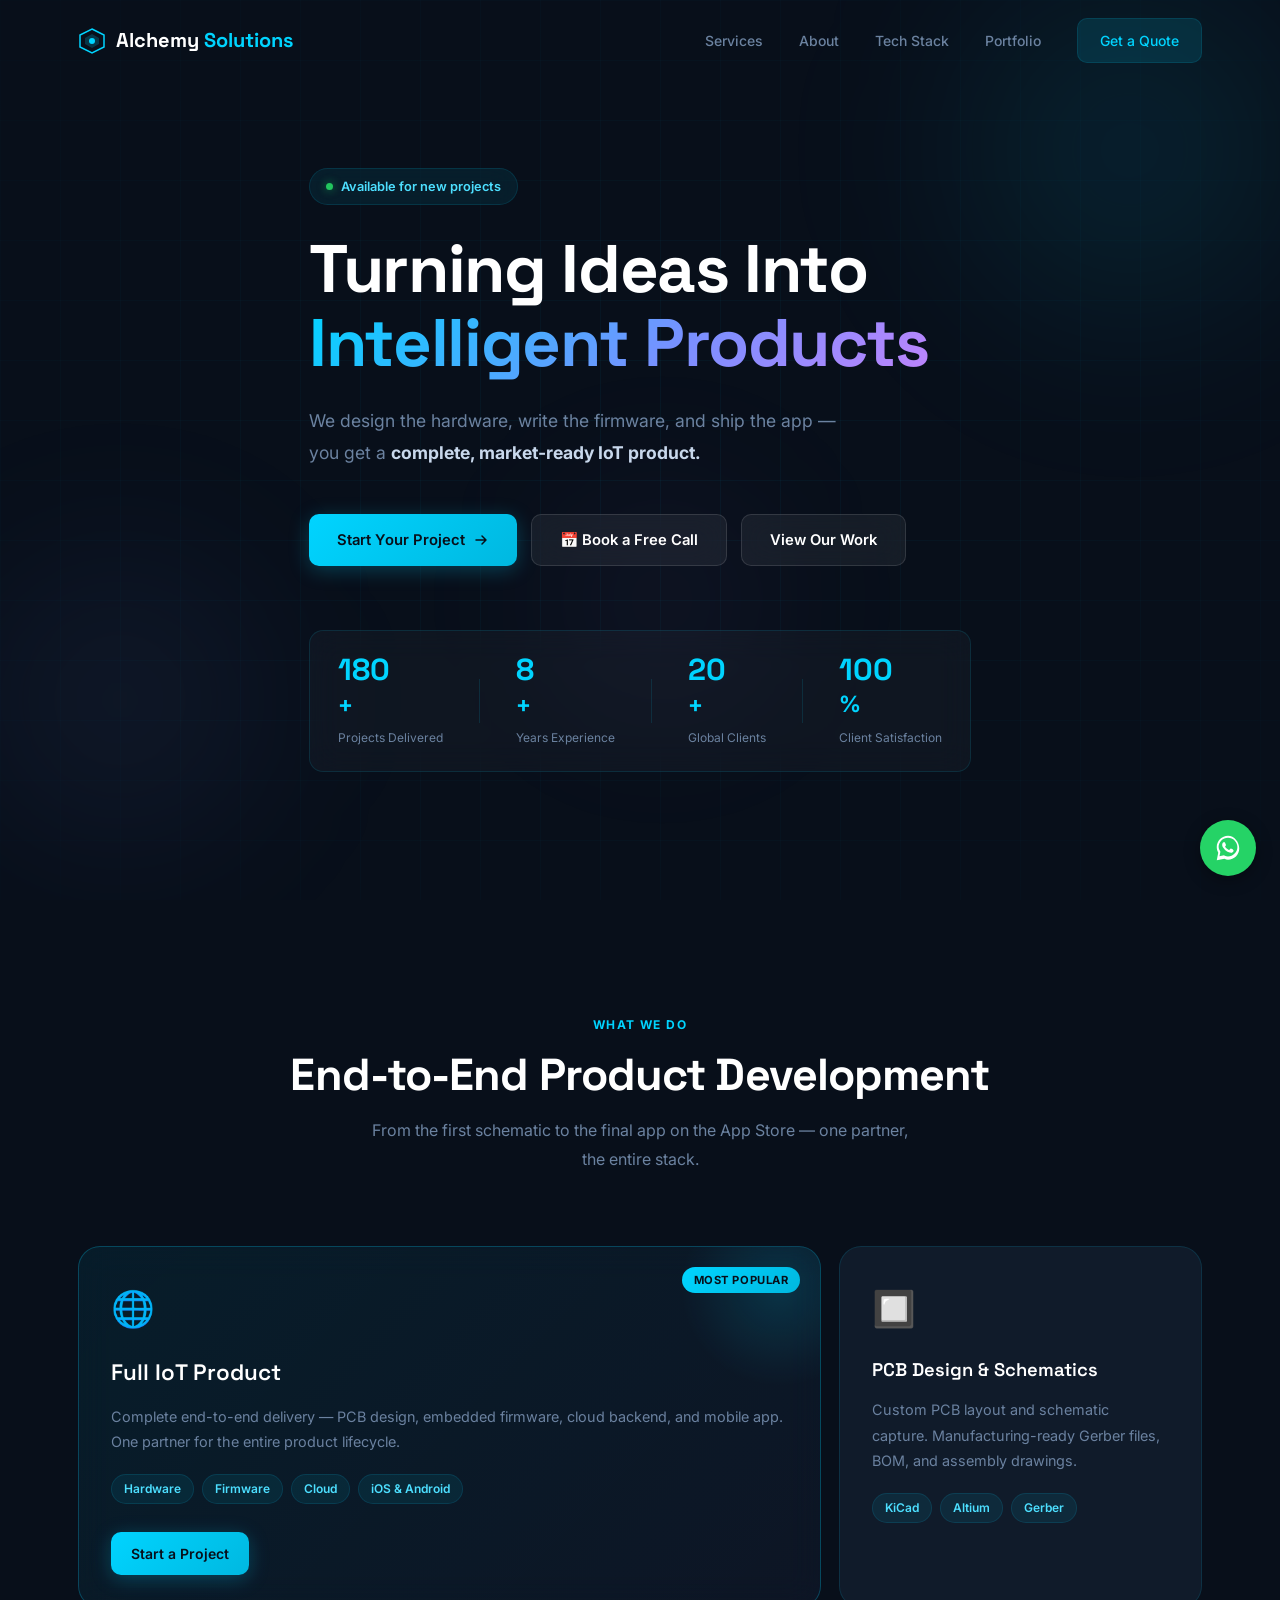
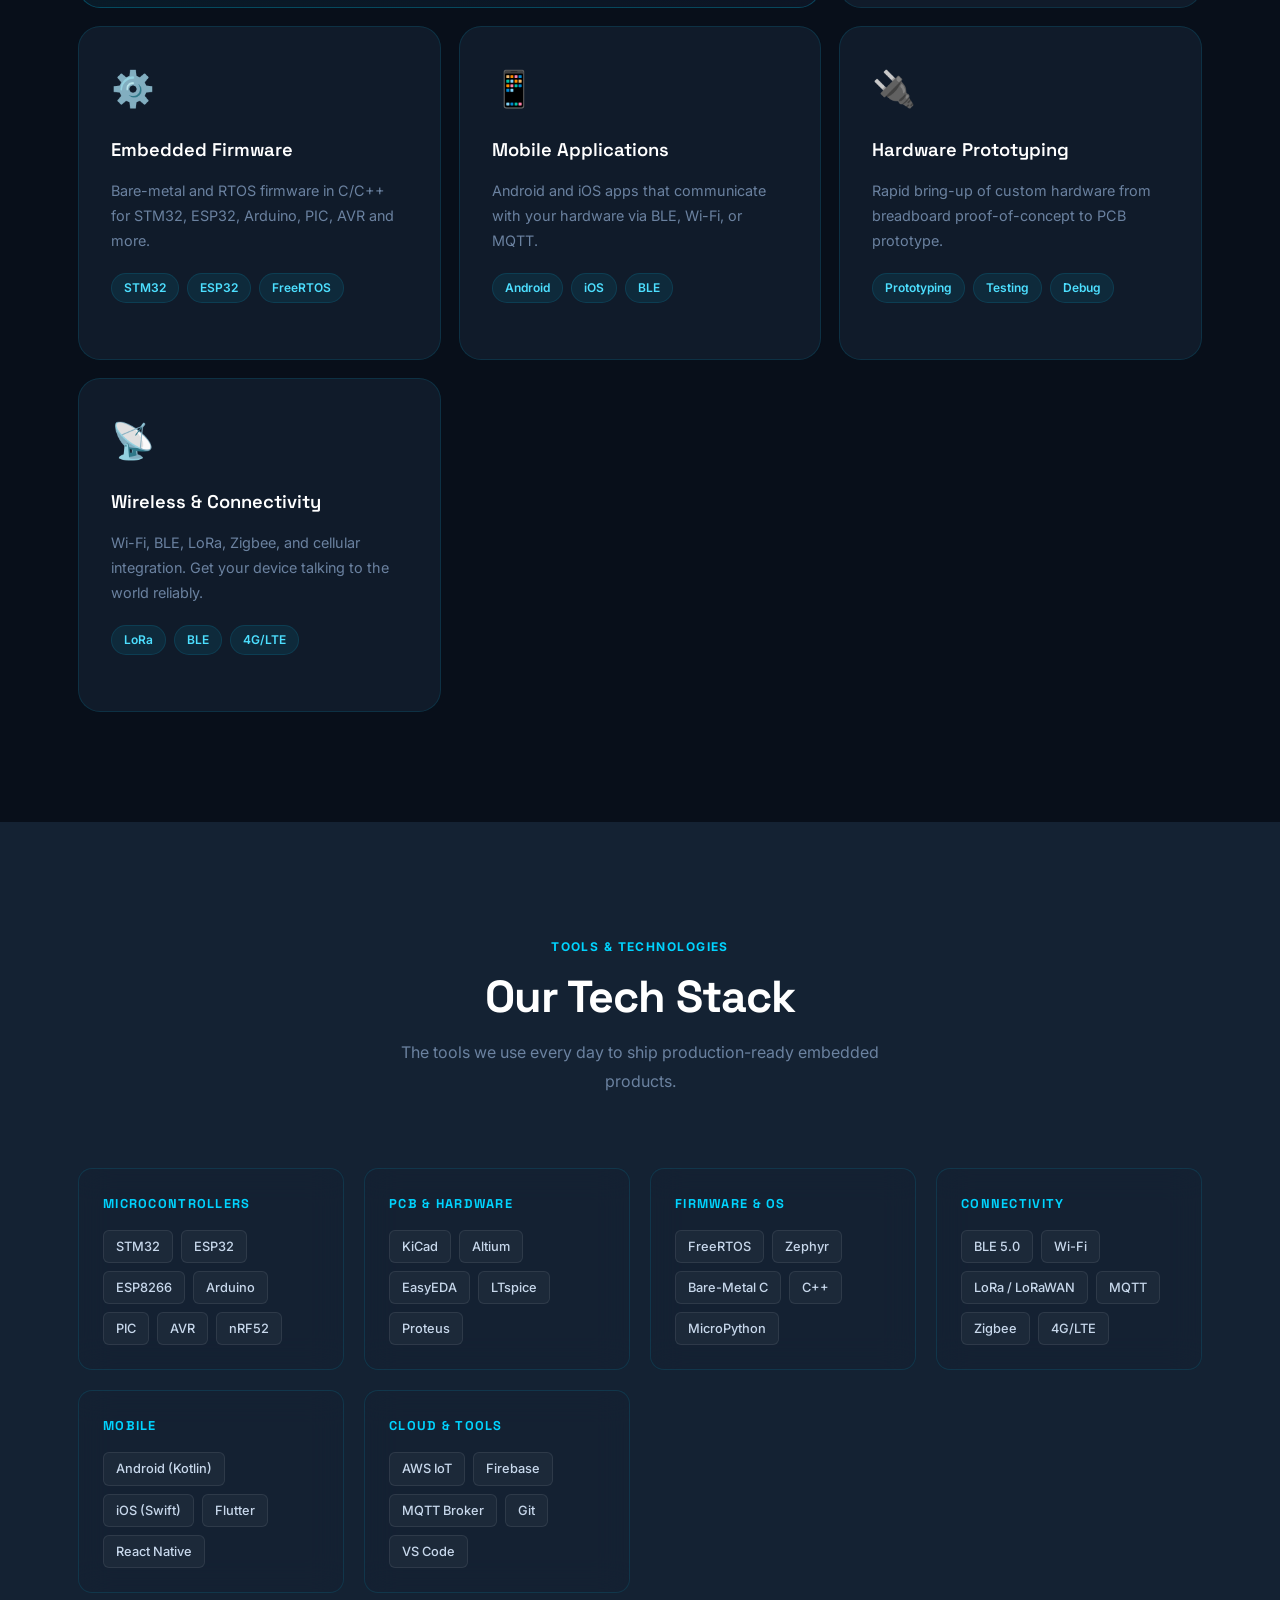
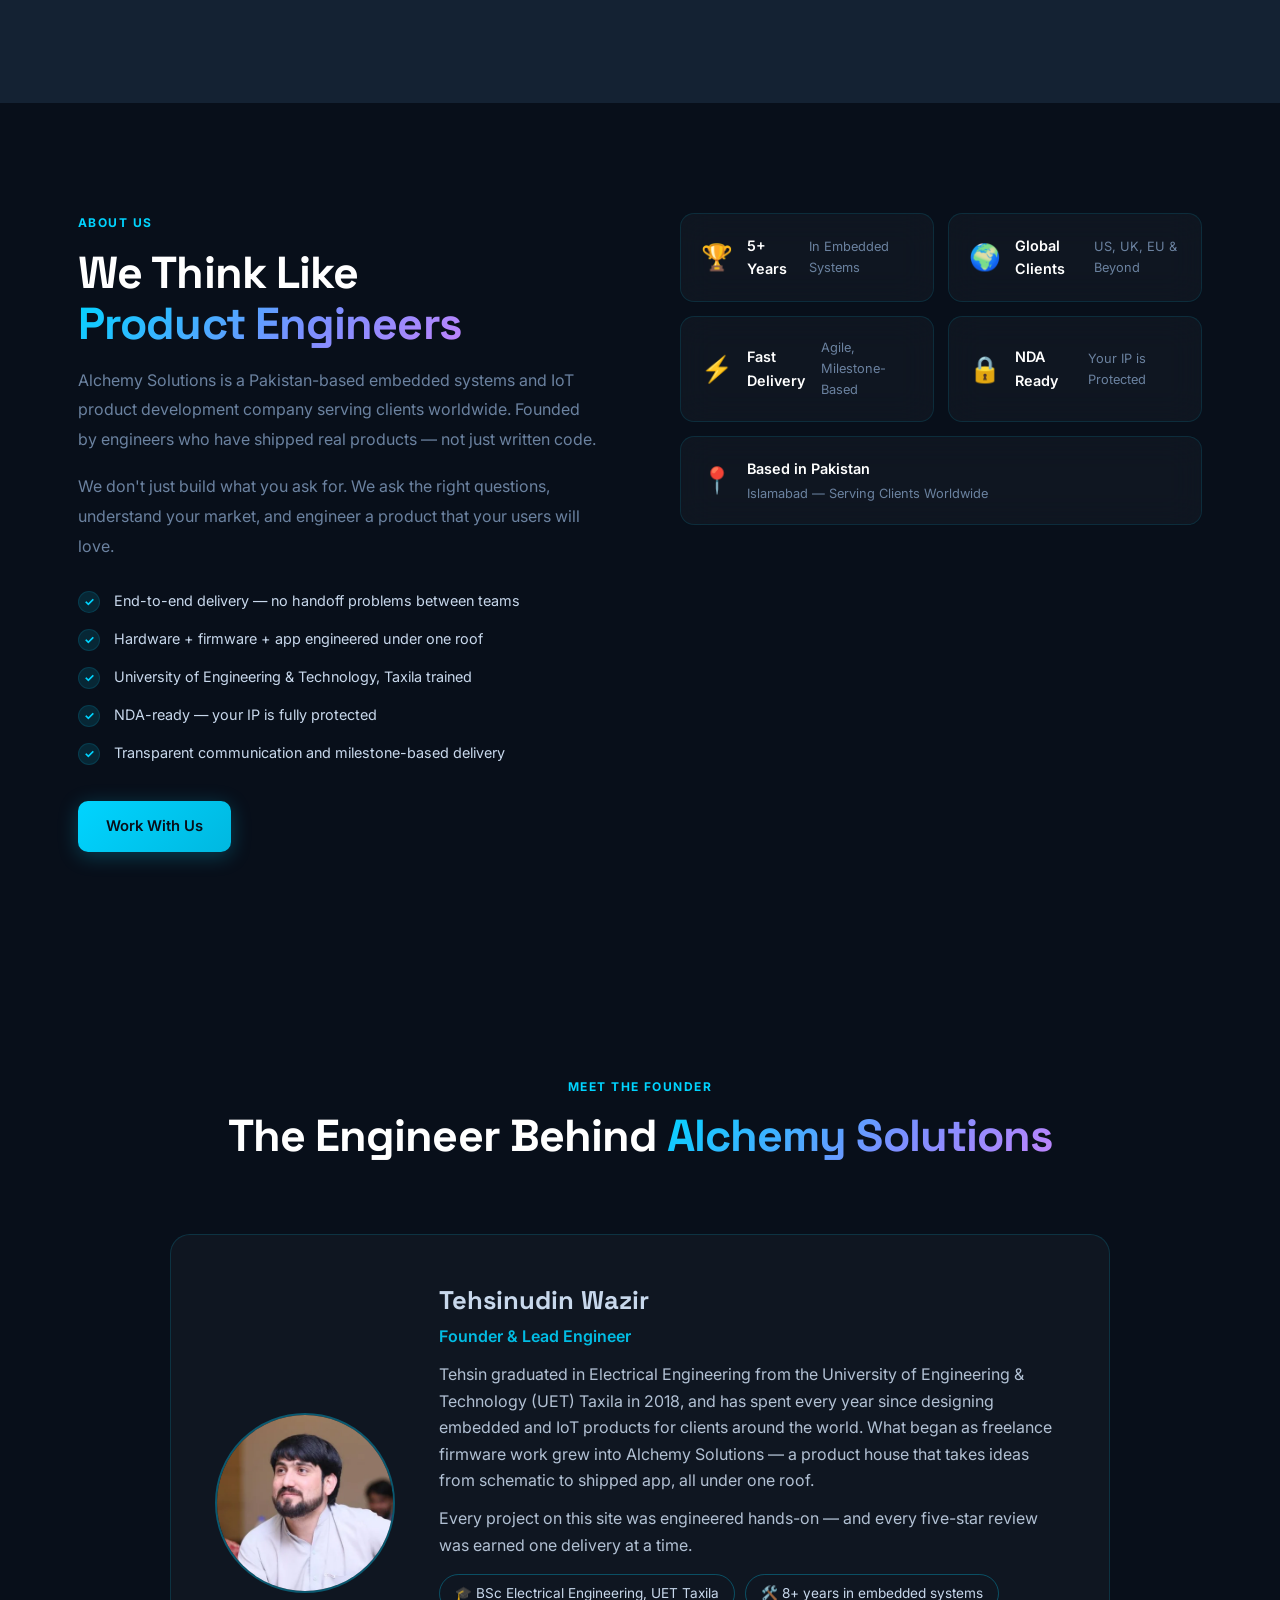
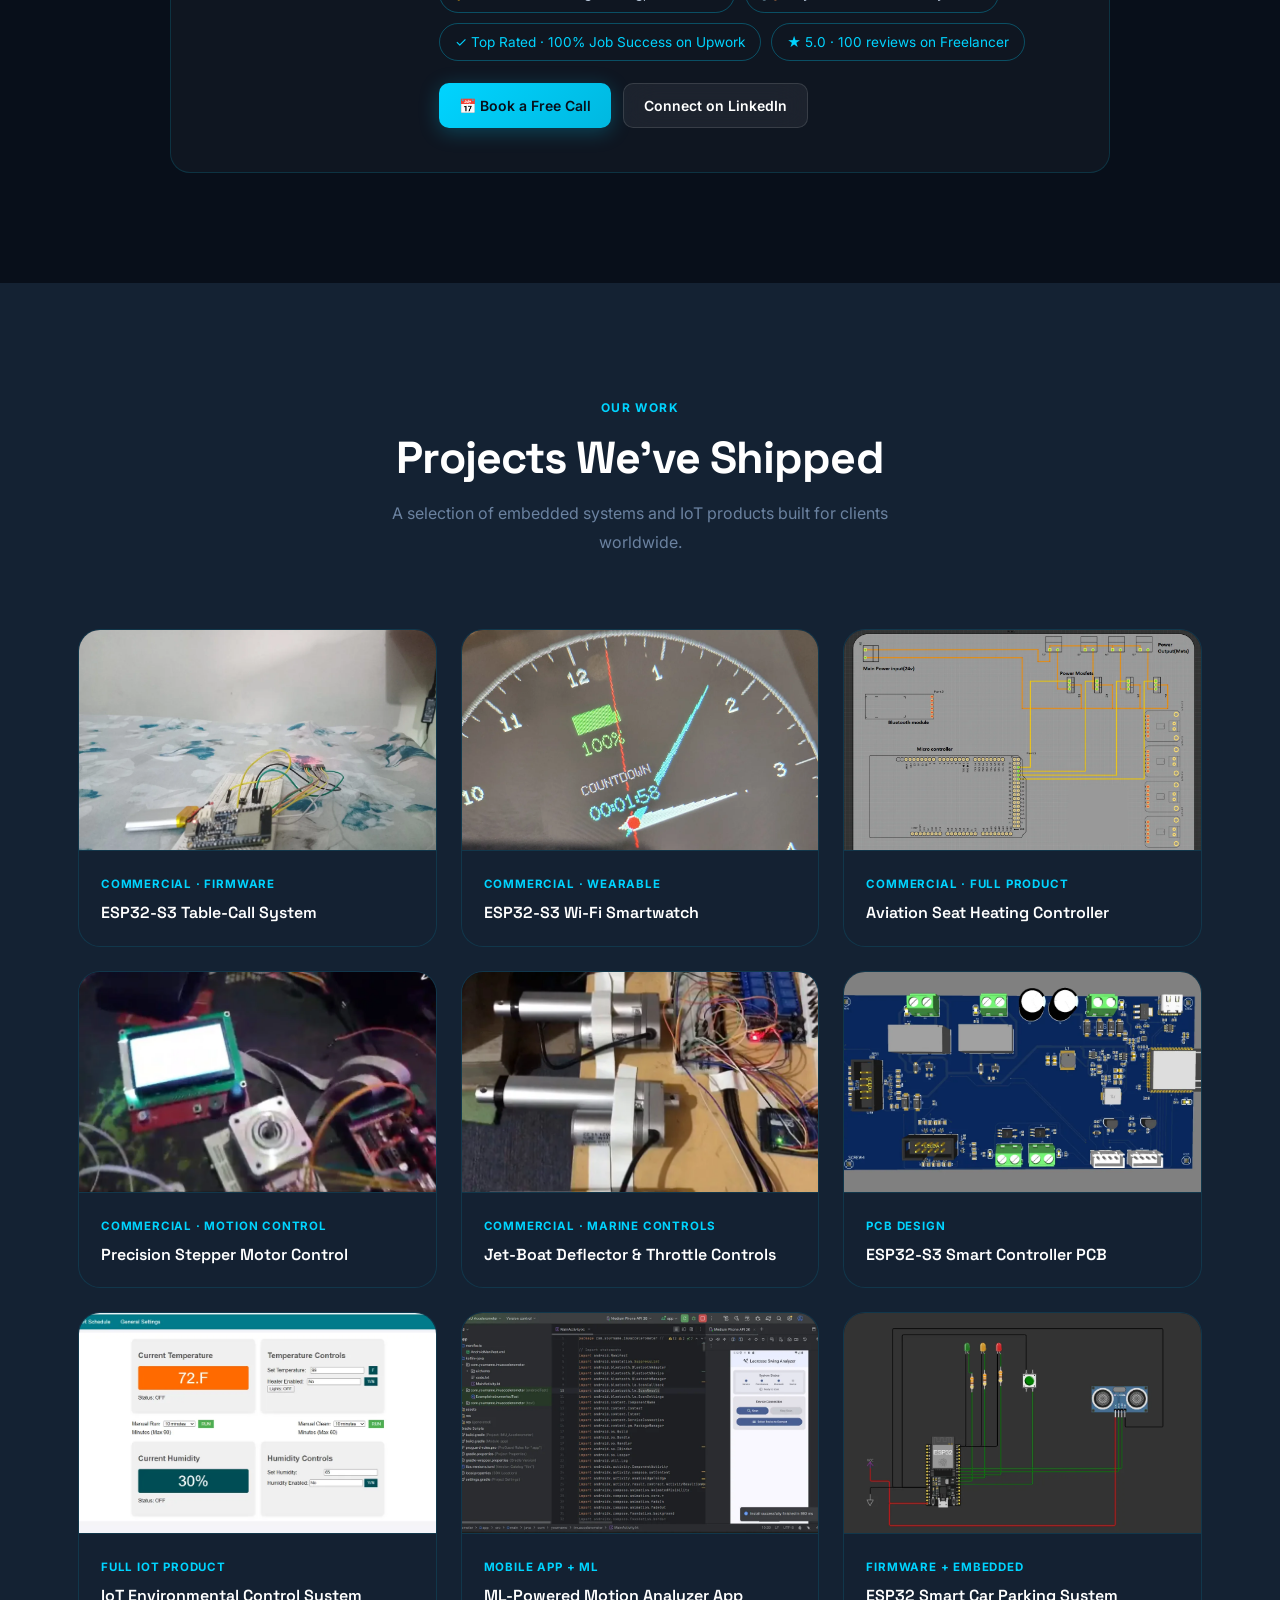
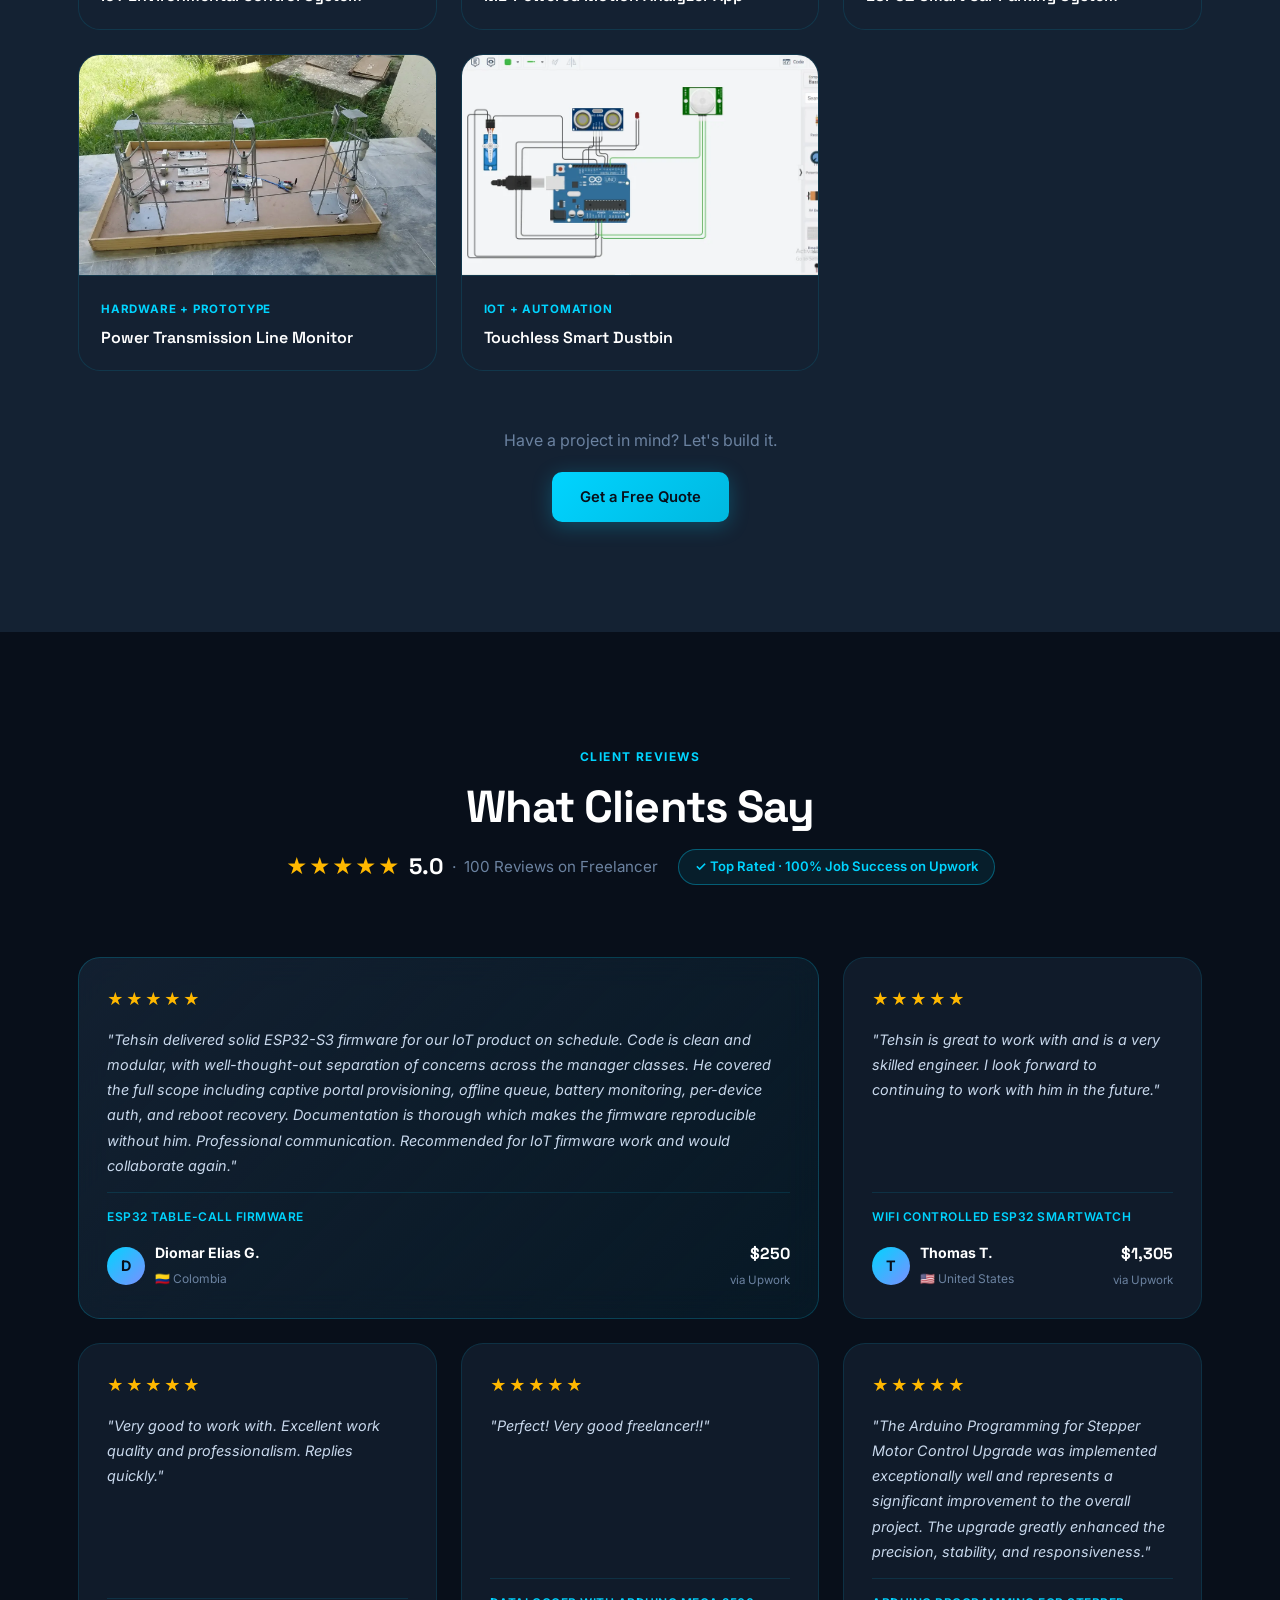
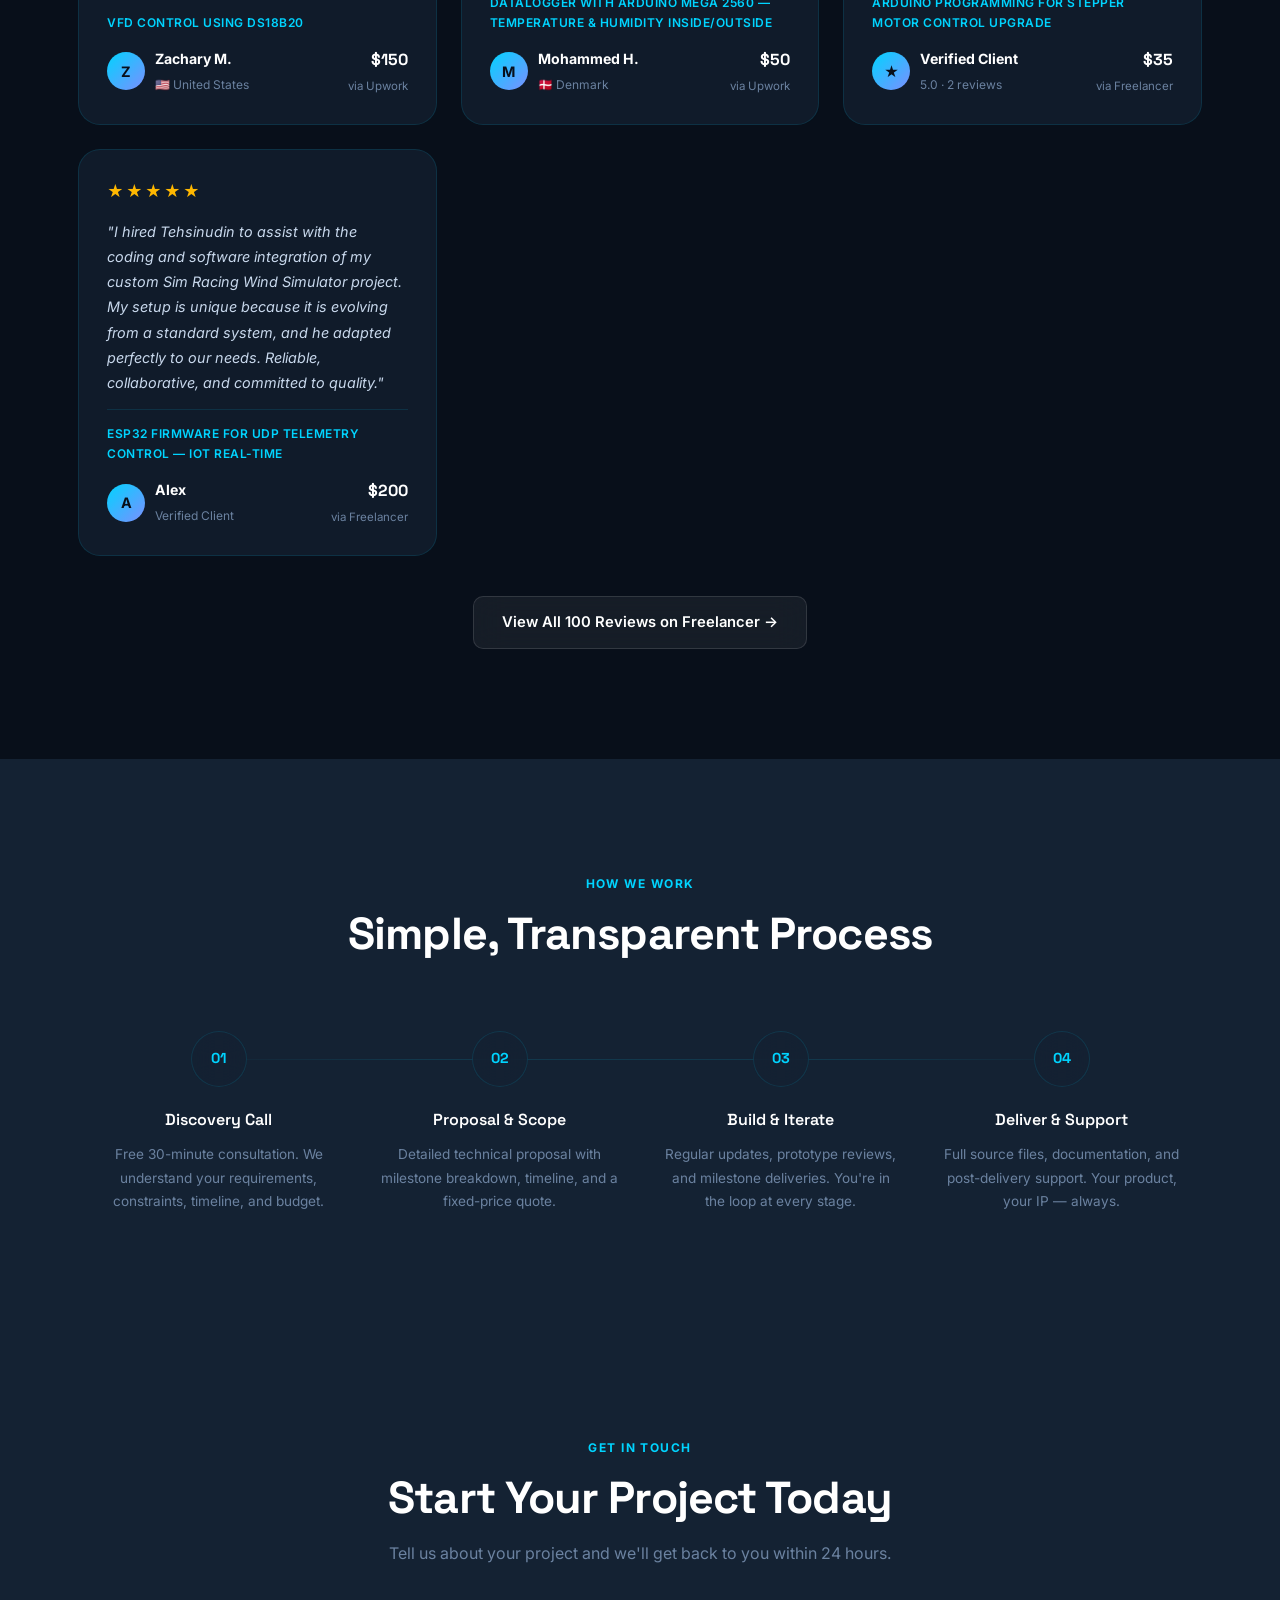
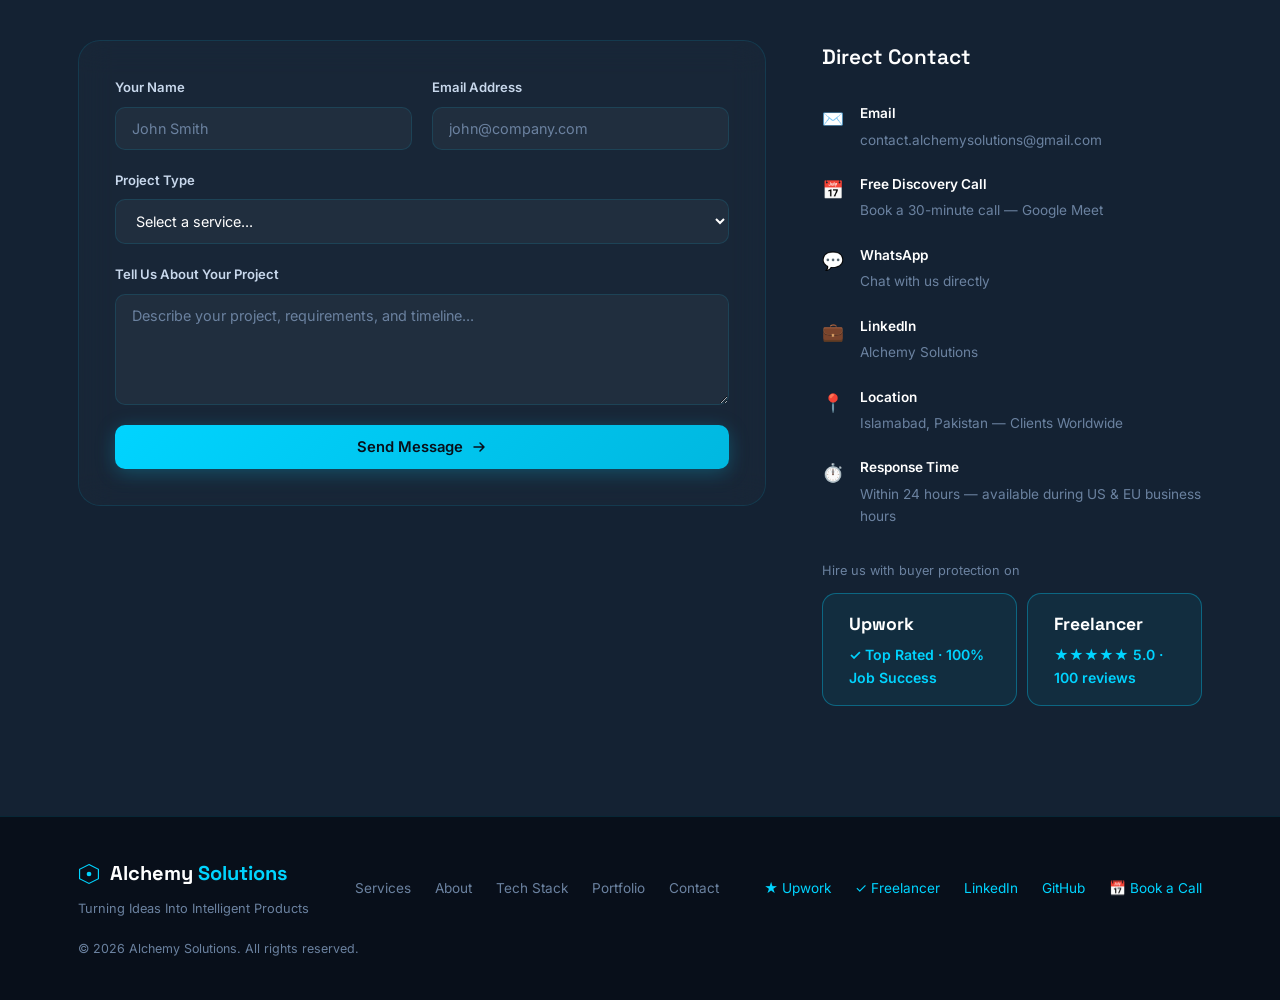
==== commit 2989cea3: "Correct platform stats: reviews are on Freelancer, Job Success on Upwork - 5.0 / 100 reviews correct" ====
--- a/index.html
+++ b/index.html
@@ -107,7 +107,7 @@
       </div>
       <div class="hero-stats">
         <div class="stat">
-          <span class="stat-num" data-target="50">0</span><span class="stat-plus">+</span>
+          <span class="stat-num" data-target="180">0</span><span class="stat-plus">+</span>
           <span class="stat-label">Projects Delivered</span>
         </div>
         <div class="stat-divider"></div>
@@ -373,8 +373,8 @@
           <div class="founder-badges">
             <span class="founder-badge">🎓 BSc Electrical Engineering, UET Taxila</span>
             <span class="founder-badge">🛠️ 8+ years in embedded systems</span>
-            <a href="https://www.upwork.com/freelancers/tehsinudin" target="_blank" rel="noopener" class="founder-badge badge-link">★ 5.0 · 99 reviews on Upwork</a>
-            <a href="https://www.freelancer.pk/u/TopRated209" target="_blank" rel="noopener" class="founder-badge badge-link">✓ Top Rated on Freelancer</a>
+            <a href="https://www.upwork.com/freelancers/tehsinudin" target="_blank" rel="noopener" class="founder-badge badge-link">✓ Top Rated · 100% Job Success on Upwork</a>
+            <a href="https://www.freelancer.pk/u/TopRated209" target="_blank" rel="noopener" class="founder-badge badge-link">★ 5.0 · 100 reviews on Freelancer</a>
           </div>
           <div class="founder-ctas">
             <a href="https://calendar.app.google/hEg9Vk82VSViWGEs9" target="_blank" rel="noopener" class="btn btn-primary btn-sm">📅 Book a Free Call</a>
@@ -557,9 +557,9 @@
             <span class="stars-display">★★★★★</span>
             <span class="score-big">5.0</span>
             <span class="score-sep">·</span>
-            <span class="score-count">99 Reviews</span>
-          </div>
-          <a href="https://www.upwork.com/freelancers/tehsinudin" target="_blank" rel="noopener" class="verified-badge">✓ Verified on Upwork</a>
+            <span class="score-count">100 Reviews on Freelancer</span>
+          </div>
+          <a href="https://www.upwork.com/freelancers/tehsinudin" target="_blank" rel="noopener" class="verified-badge">✓ Top Rated · 100% Job Success on Upwork</a>
         </div>
       </div>
       <div class="testimonials-grid">
@@ -644,7 +644,7 @@
 
       </div>
       <div class="testimonials-cta reveal">
-        <a href="https://www.upwork.com/freelancers/tehsinudin" target="_blank" rel="noopener" class="btn btn-ghost">View All 99 Reviews on Upwork →</a>
+        <a href="https://www.freelancer.pk/u/TopRated209" target="_blank" rel="noopener" class="btn btn-ghost">View All 100 Reviews on Freelancer →</a>
       </div>
     </div>
   </section>
@@ -785,11 +785,11 @@
             <div class="platform-badges">
               <a href="https://www.upwork.com/freelancers/tehsinudin" target="_blank" rel="noopener" class="platform-badge platform-badge-big">
                 <strong>Upwork</strong>
-                <span class="platform-rating">★★★★★ 5.0 · 99 reviews</span>
+                <span class="platform-rating">✓ Top Rated · 100% Job Success</span>
               </a>
               <a href="https://www.freelancer.pk/u/TopRated209" target="_blank" rel="noopener" class="platform-badge platform-badge-big">
                 <strong>Freelancer</strong>
-                <span class="platform-rating">✓ Top Rated · 5.0</span>
+                <span class="platform-rating">★★★★★ 5.0 · 100 reviews</span>
               </a>
             </div>
           </div>
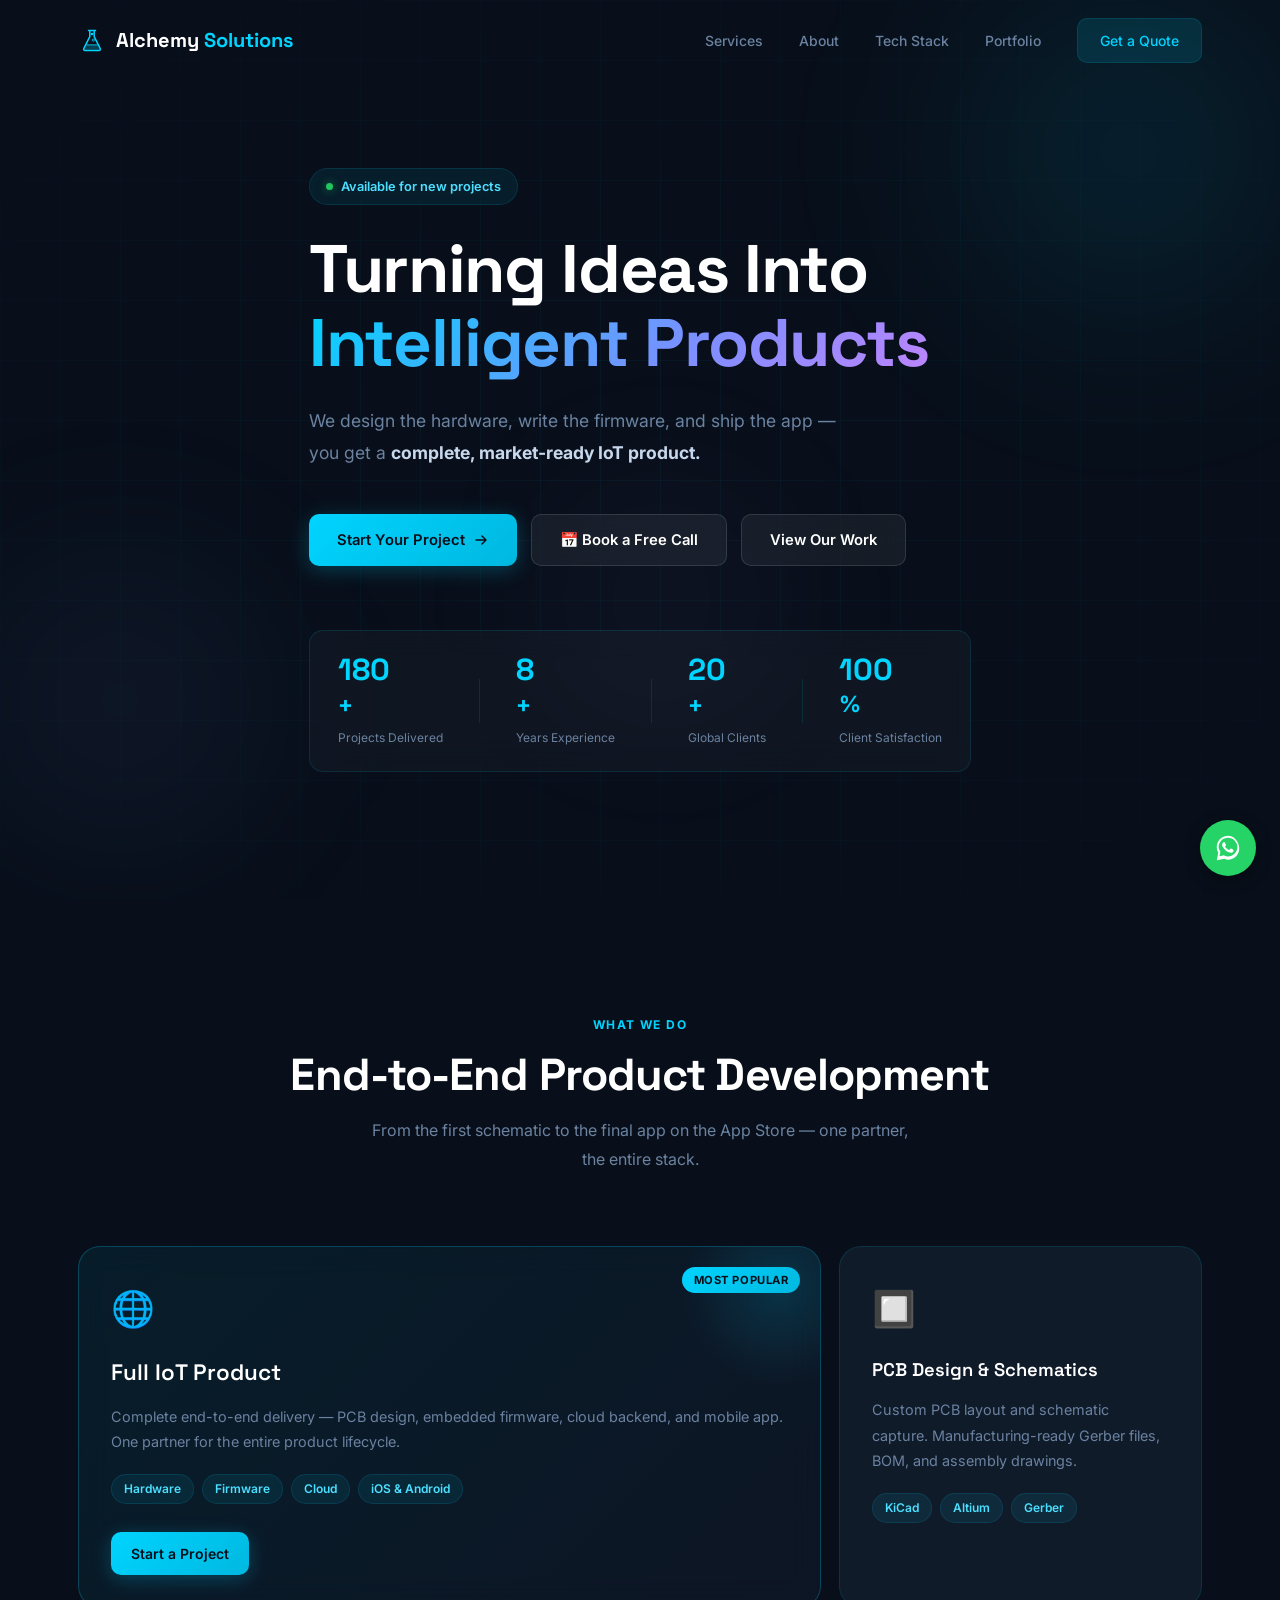
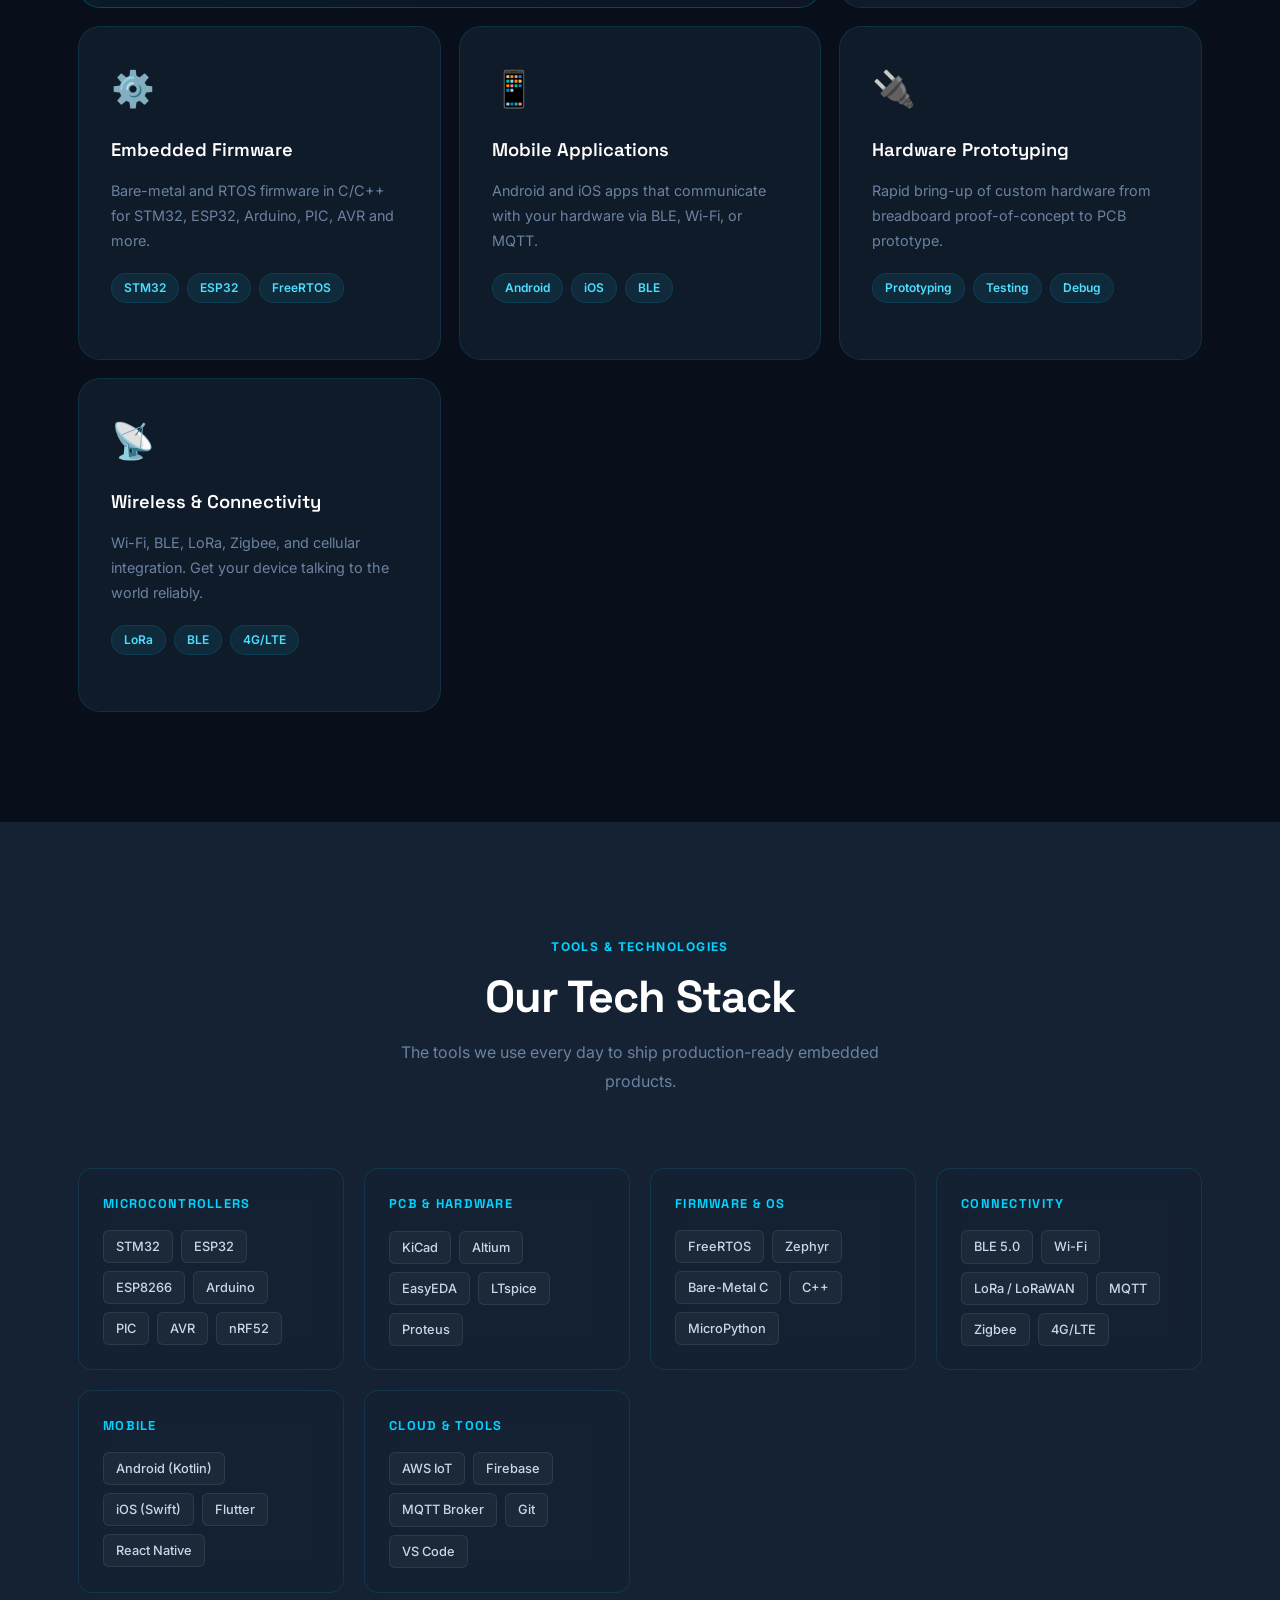
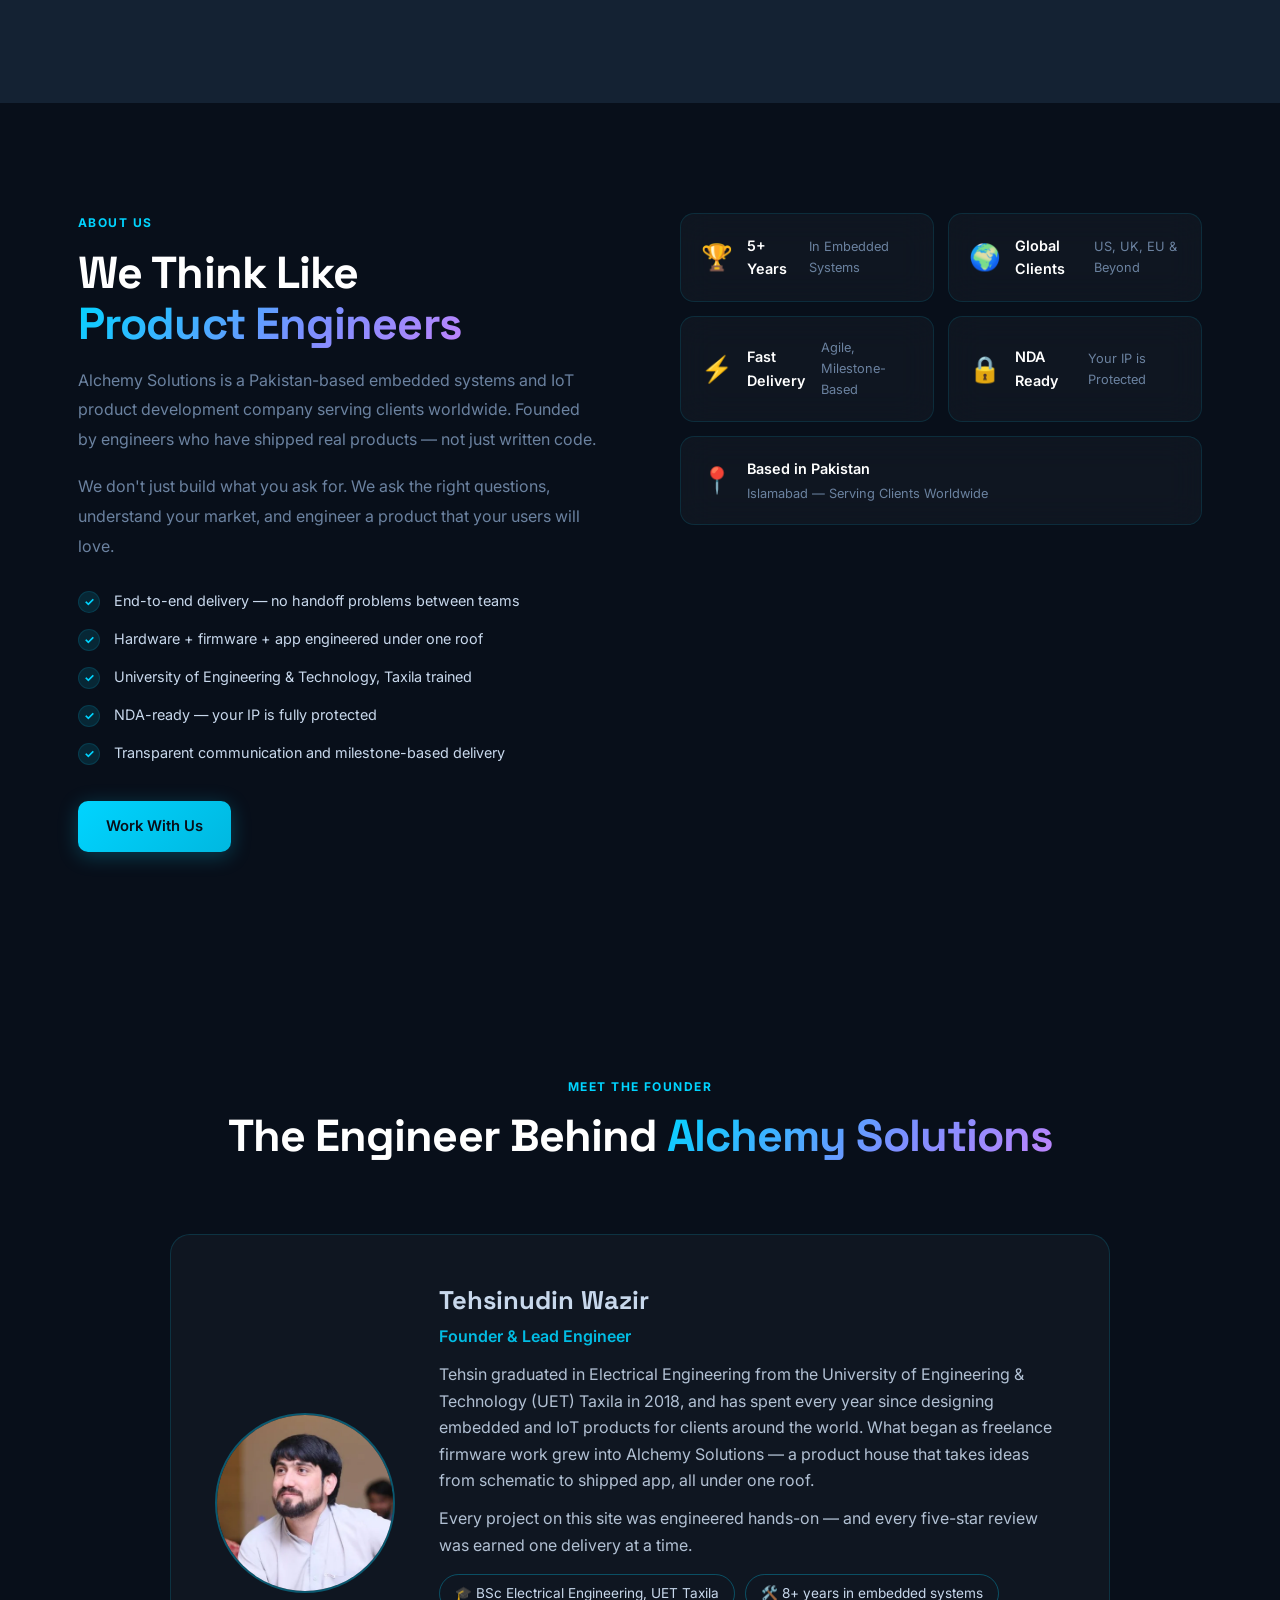
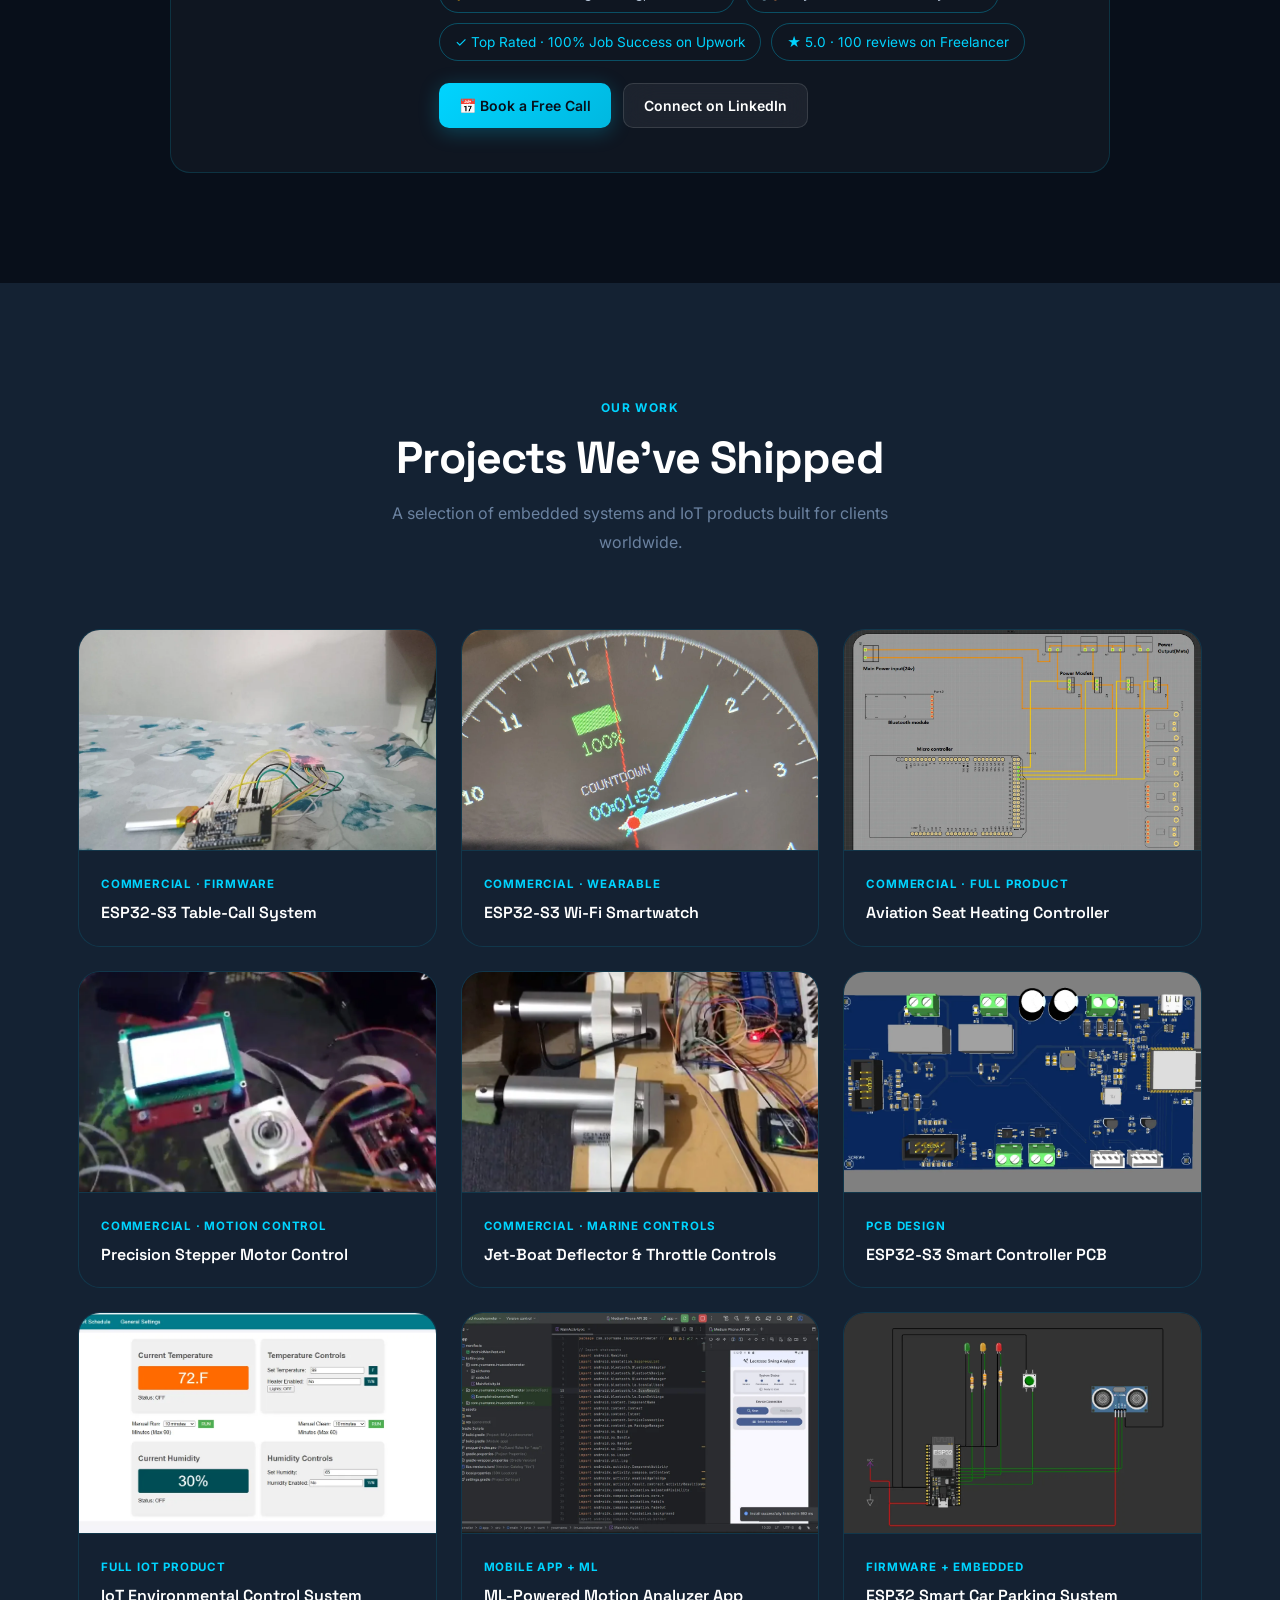
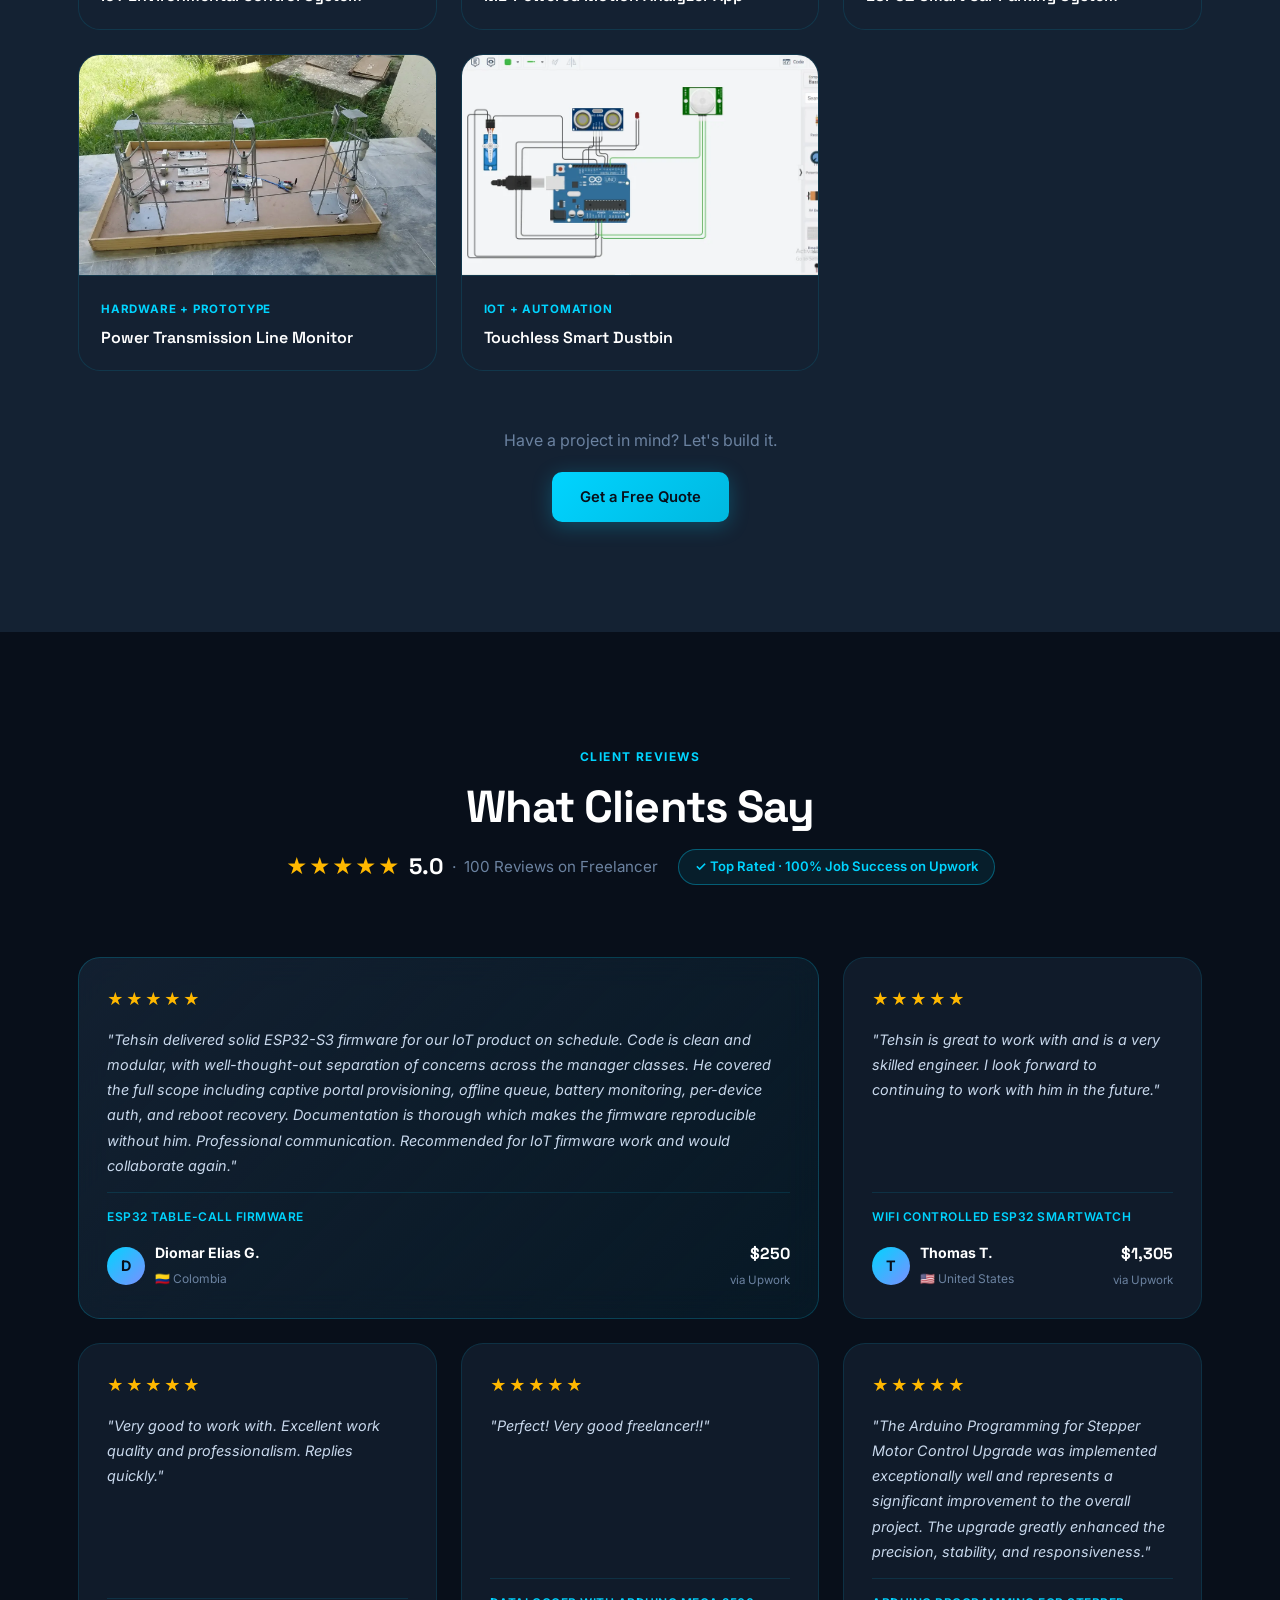
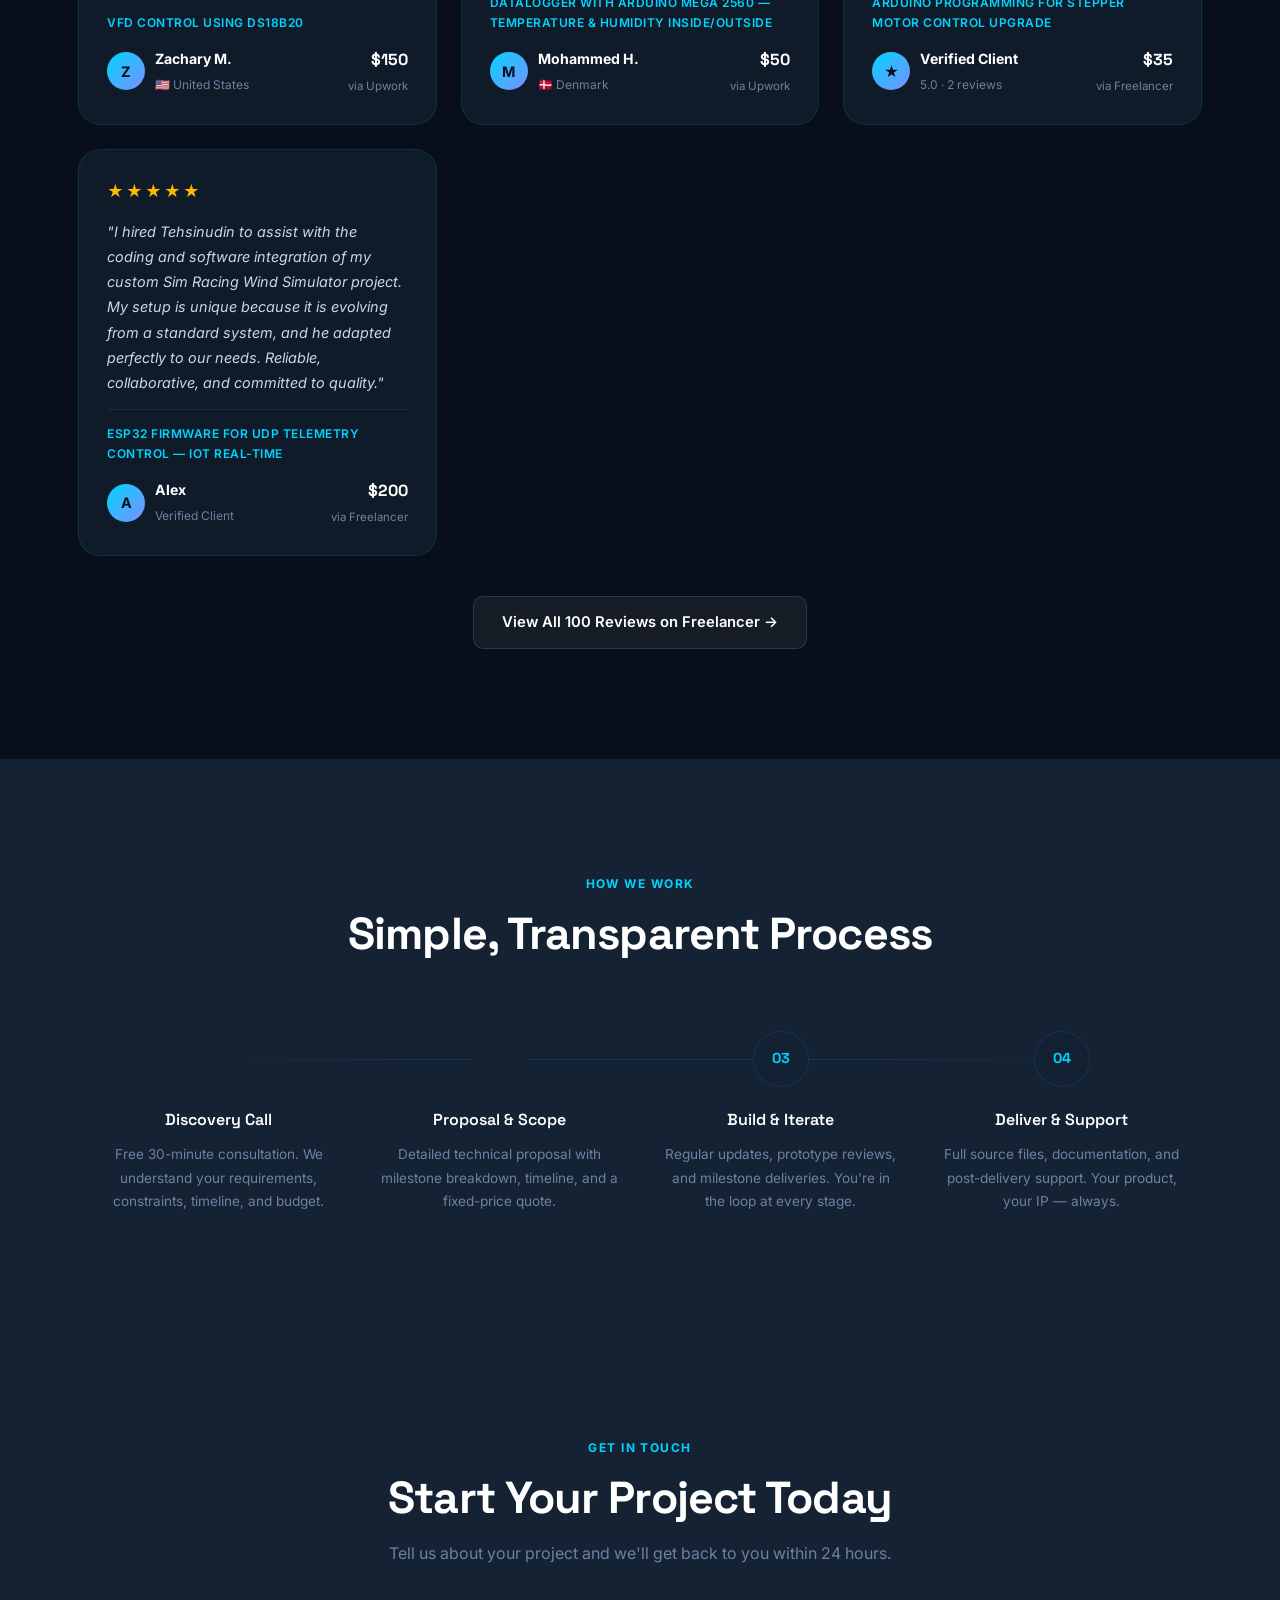
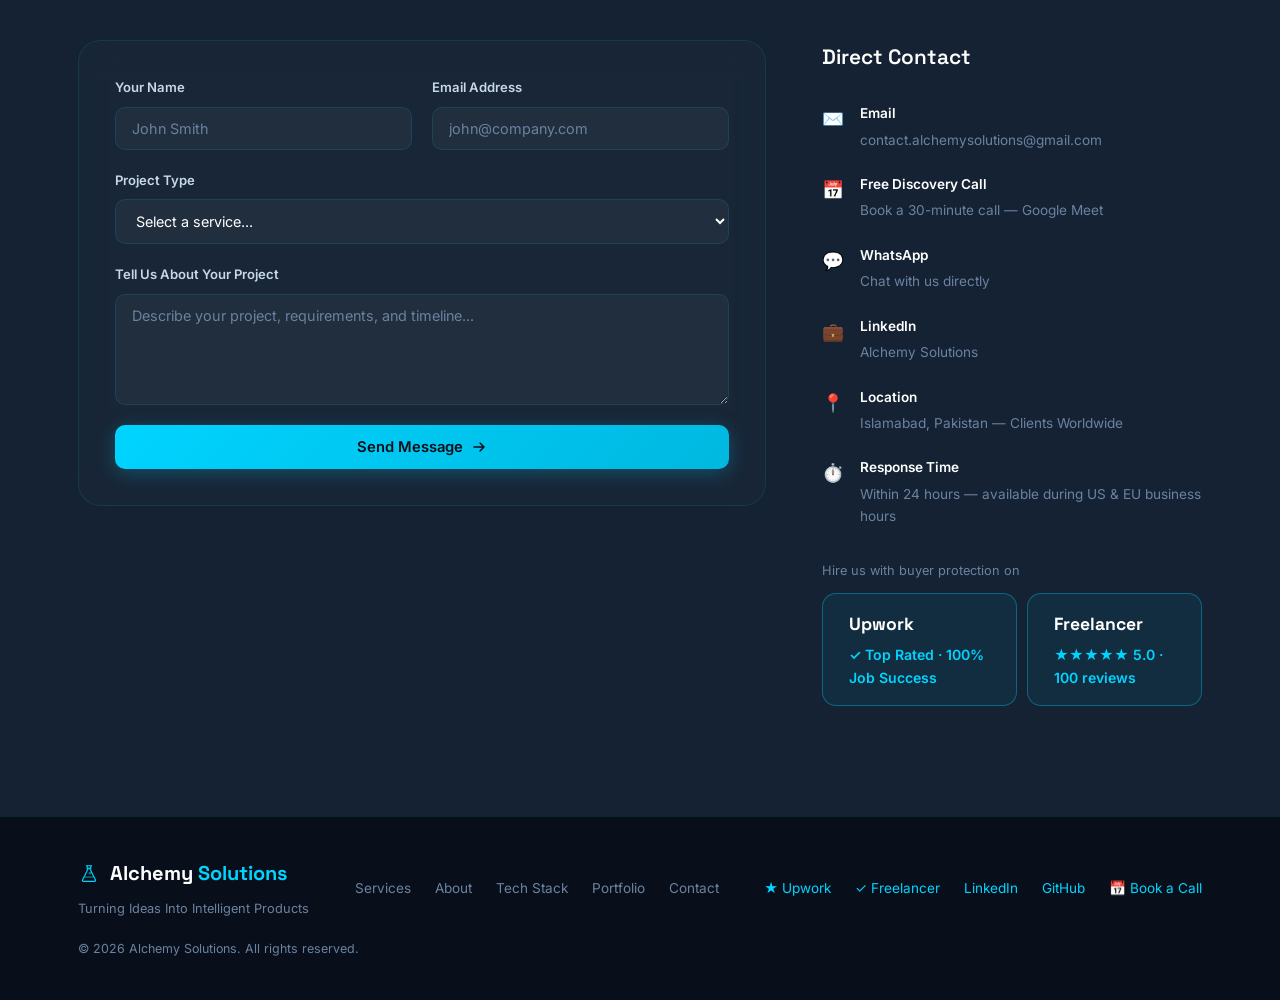
==== commit c18558c3: "New logo: Flask Circuit replaces hexagon across all pages Alchemist flask with circuit-node bubbles " ====
--- a/index.html
+++ b/index.html
@@ -5,7 +5,7 @@
   <meta name="viewport" content="width=device-width, initial-scale=1.0" />
   <meta name="description" content="Alchemy Solutions — End-to-end embedded systems and IoT product development. PCB design, firmware, and mobile apps shipped worldwide." />
   <title>Alchemy Solutions | Embedded Systems & IoT Engineering</title>
-  <link rel="icon" type="image/svg+xml" href="data:image/svg+xml,%3Csvg xmlns='http://www.w3.org/2000/svg' viewBox='0 0 28 28'%3E%3Crect width='28' height='28' rx='6' fill='%230D1B2A'/%3E%3Cpolygon points='14,4 24,9.5 24,18.5 14,24 4,18.5 4,9.5' stroke='%2300D4FF' stroke-width='1.5' fill='none'/%3E%3Ccircle cx='14' cy='14' r='3' fill='%2300D4FF'/%3E%3C/svg%3E" />
+  <link rel="icon" type="image/svg+xml" href="data:image/svg+xml,%3Csvg xmlns='http://www.w3.org/2000/svg' viewBox='0 0 28 28'%3E%3Crect width='28' height='28' rx='6' fill='%230D1B2A'/%3E%3Cpath d='M11.8 3.5 V9.6 L5.9 21.4 Q5 23.4 7.2 23.4 H20.8 Q23 23.4 22.1 21.4 L16.2 9.6 V3.5 M10.5 3.5 H17.5' fill='none' stroke='%2300D4FF' stroke-width='2' stroke-linecap='round' stroke-linejoin='round'/%3E%3Cpath d='M8.5 17.9 L6.8 21.4 Q6.3 22.8 7.7 22.8 H20.3 Q21.7 22.8 21.2 21.4 L19.5 17.9 Z' fill='%2300D4FF'/%3E%3C/svg%3E" />
   <meta property="og:type" content="website" />
   <meta property="og:title" content="Alchemy Solutions | Embedded Systems & IoT Engineering" />
   <meta property="og:description" content="We design the hardware, write the firmware, and ship the app — end-to-end IoT product development. PCB design, embedded firmware, and mobile apps." />
@@ -56,9 +56,9 @@
       <a href="#" class="logo">
         <div class="logo-mark">
           <svg width="28" height="28" viewBox="0 0 28 28" fill="none">
-            <polygon points="14,2 26,8 26,20 14,26 2,20 2,8" stroke="#00D4FF" stroke-width="1.5" fill="none"/>
-            <polygon points="14,7 21,11 21,17 14,21 7,17 7,11" fill="#00D4FF" opacity="0.2"/>
-            <circle cx="14" cy="14" r="3" fill="#00D4FF"/>
+            <path d="M10.5 3.5 H17.5 M11.8 3.5 V9.6 L5.9 21.4 Q5 23.4 7.2 23.4 H20.8 Q23 23.4 22.1 21.4 L16.2 9.6 V3.5" fill="none" stroke="#00D4FF" stroke-width="1.5" stroke-linecap="round" stroke-linejoin="round"/>
+            <path d="M8.5 17.9 L6.8 21.4 Q6.3 22.8 7.7 22.8 H20.3 Q21.7 22.8 21.2 21.4 L19.5 17.9 Z" fill="#00D4FF" opacity="0.25"/>
+            <line x1="8.5" y1="17.9" x2="19.5" y2="17.9" stroke="#00D4FF" stroke-width="0.9"/><circle cx="15.3" cy="13.1" r="1.15" fill="none" stroke="#00D4FF" stroke-width="0.8"/><circle cx="14" cy="7" r="1.3" fill="#00D4FF"/>
           </svg>
         </div>
         <span class="logo-text">Alchemy<span class="accent"> Solutions</span></span>
@@ -805,8 +805,8 @@
         <div class="logo">
           <div class="logo-mark">
             <svg width="22" height="22" viewBox="0 0 28 28" fill="none">
-              <polygon points="14,2 26,8 26,20 14,26 2,20 2,8" stroke="#00D4FF" stroke-width="1.5" fill="none"/>
-              <circle cx="14" cy="14" r="3" fill="#00D4FF"/>
+              <path d="M10.5 3.5 H17.5 M11.8 3.5 V9.6 L5.9 21.4 Q5 23.4 7.2 23.4 H20.8 Q23 23.4 22.1 21.4 L16.2 9.6 V3.5" fill="none" stroke="#00D4FF" stroke-width="1.5" stroke-linecap="round" stroke-linejoin="round"/>
+              <line x1="8.5" y1="17.9" x2="19.5" y2="17.9" stroke="#00D4FF" stroke-width="0.9"/><circle cx="15.3" cy="13.1" r="1.15" fill="none" stroke="#00D4FF" stroke-width="0.8"/><circle cx="14" cy="7" r="1.3" fill="#00D4FF"/>
             </svg>
           </div>
           <span class="logo-text">Alchemy<span class="accent"> Solutions</span></span>
